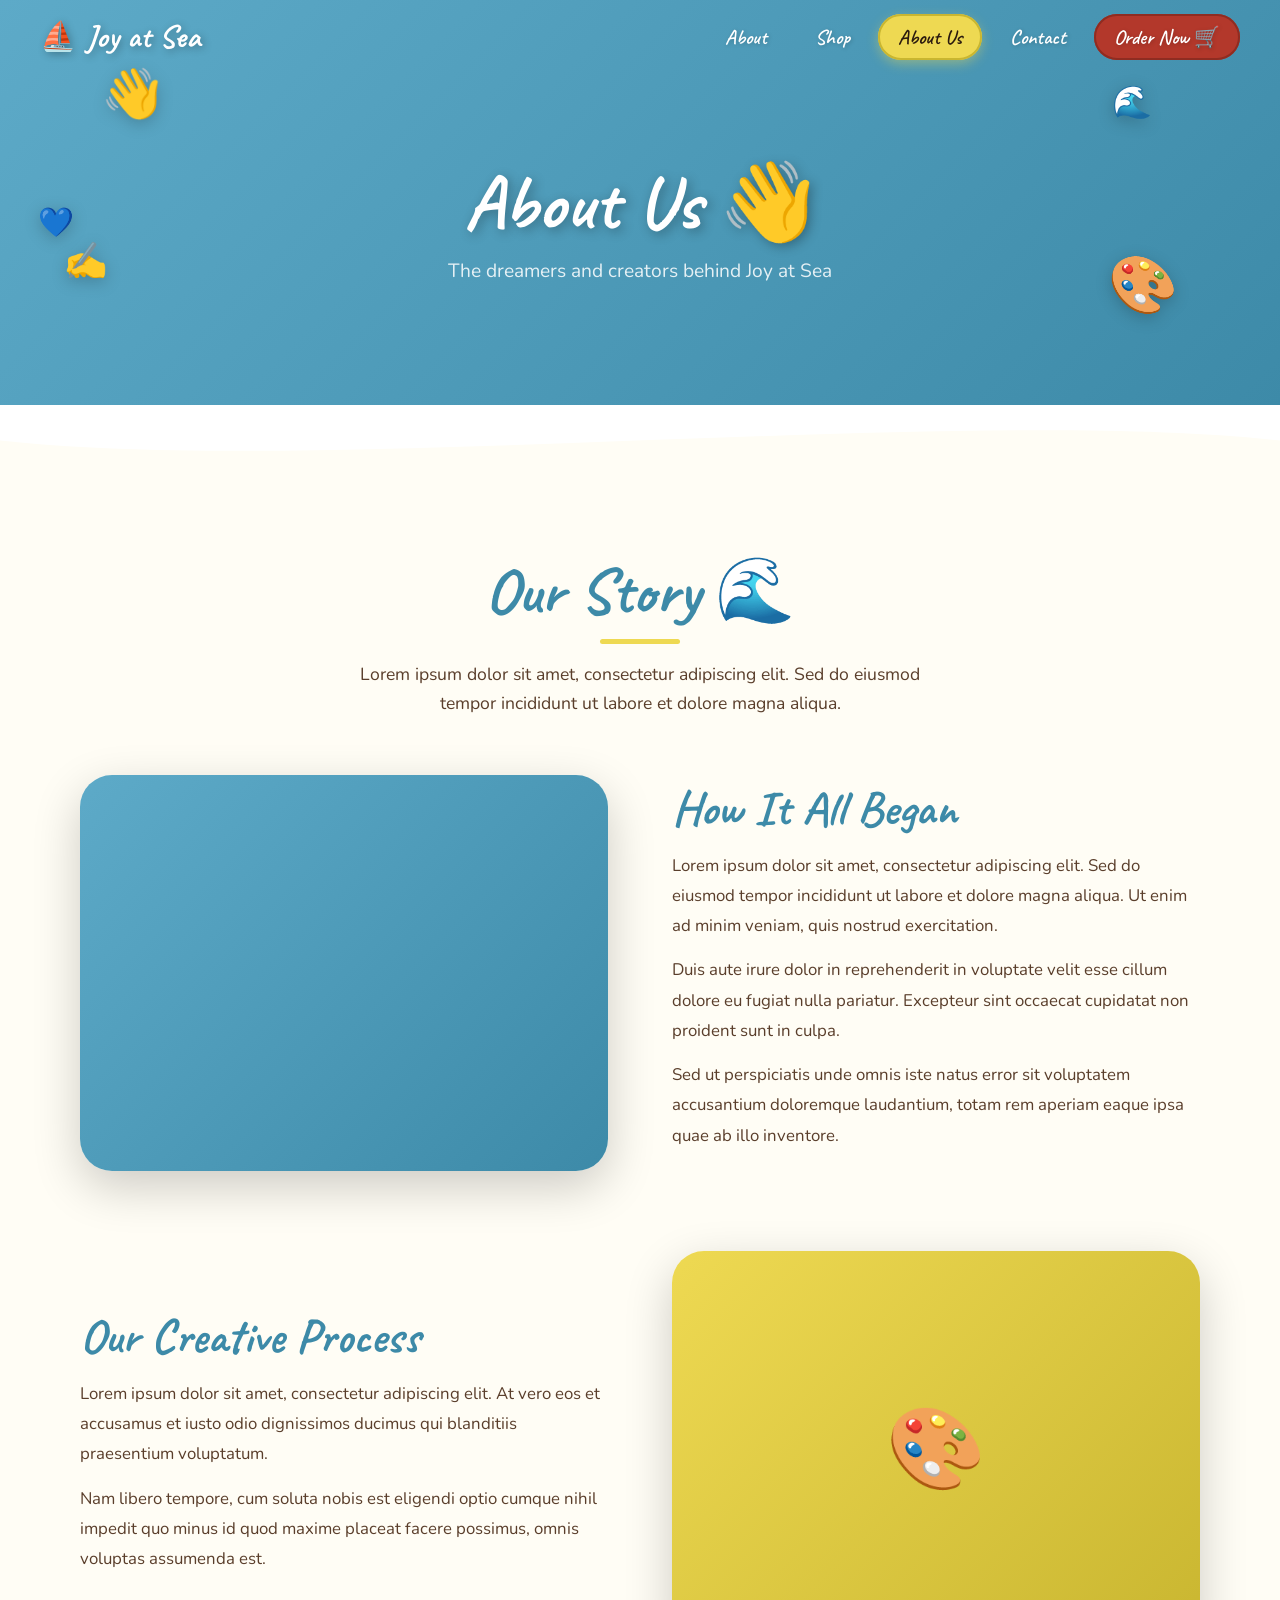
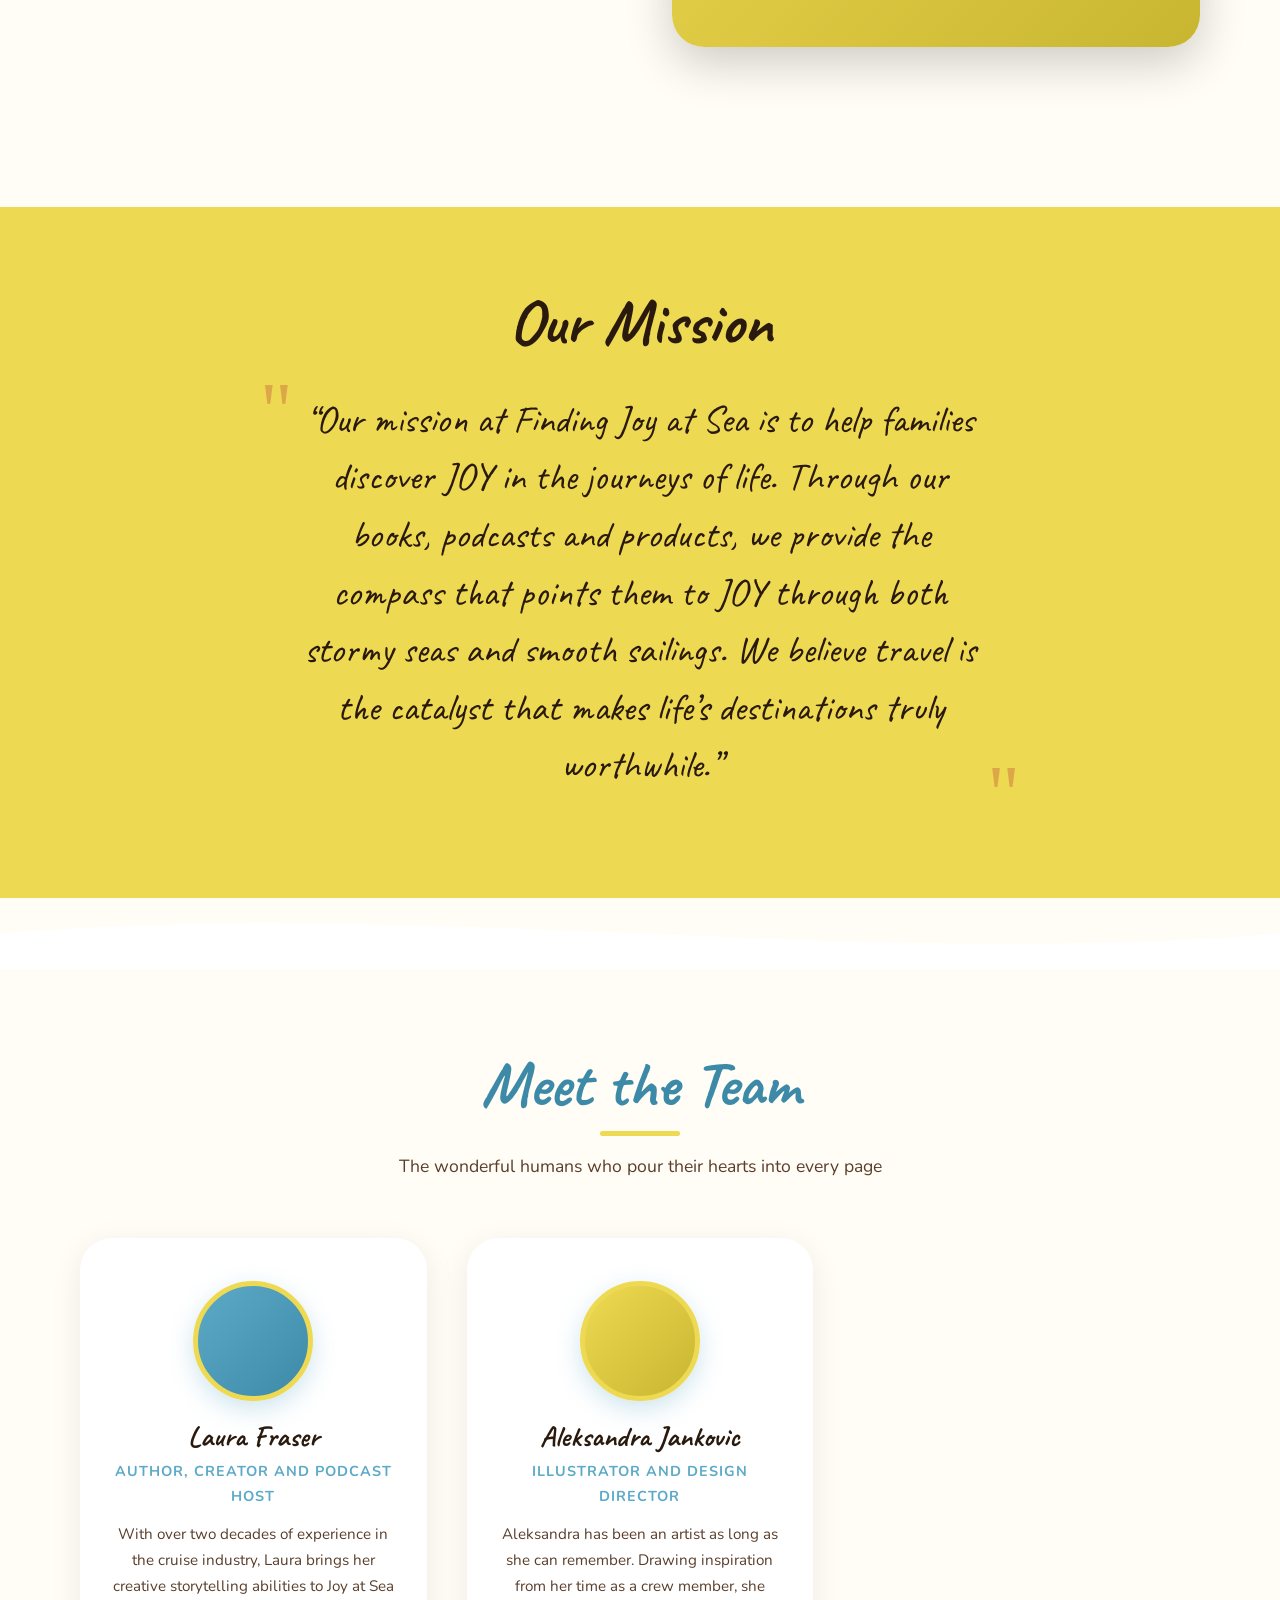
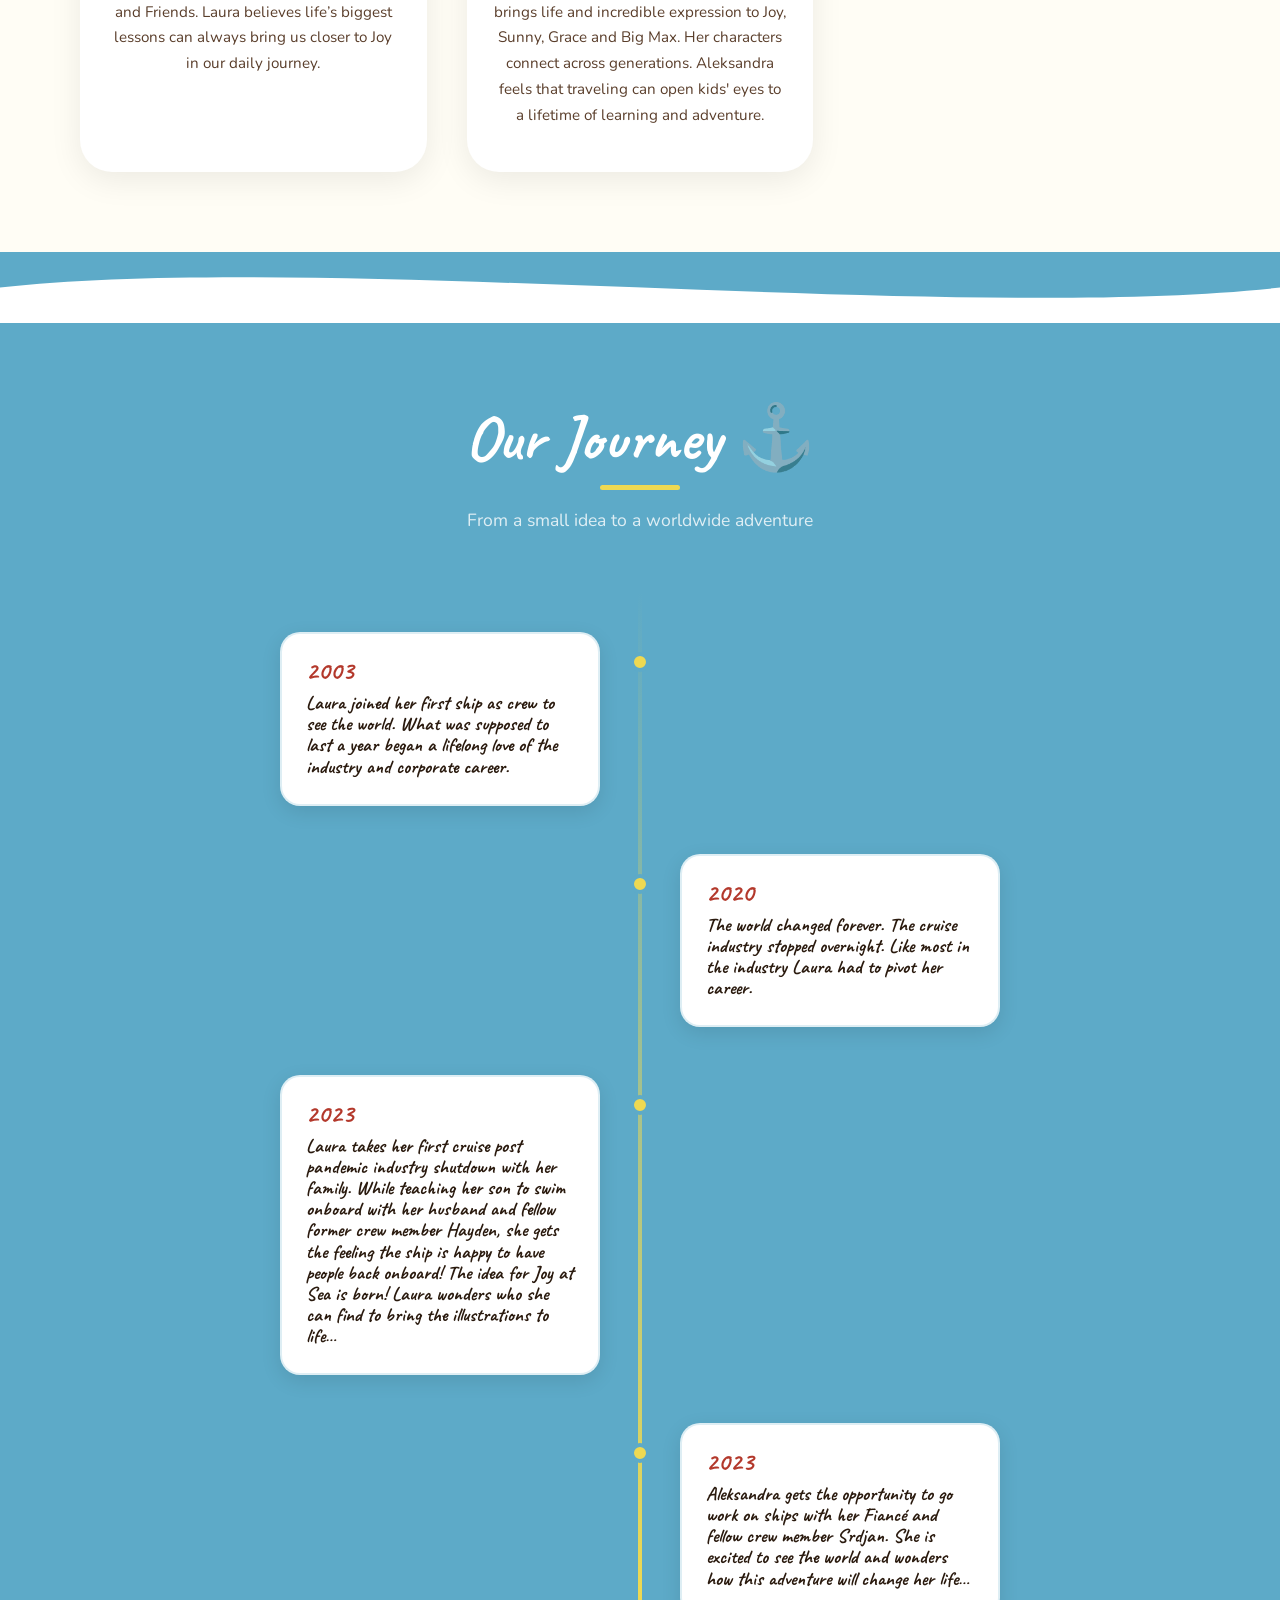
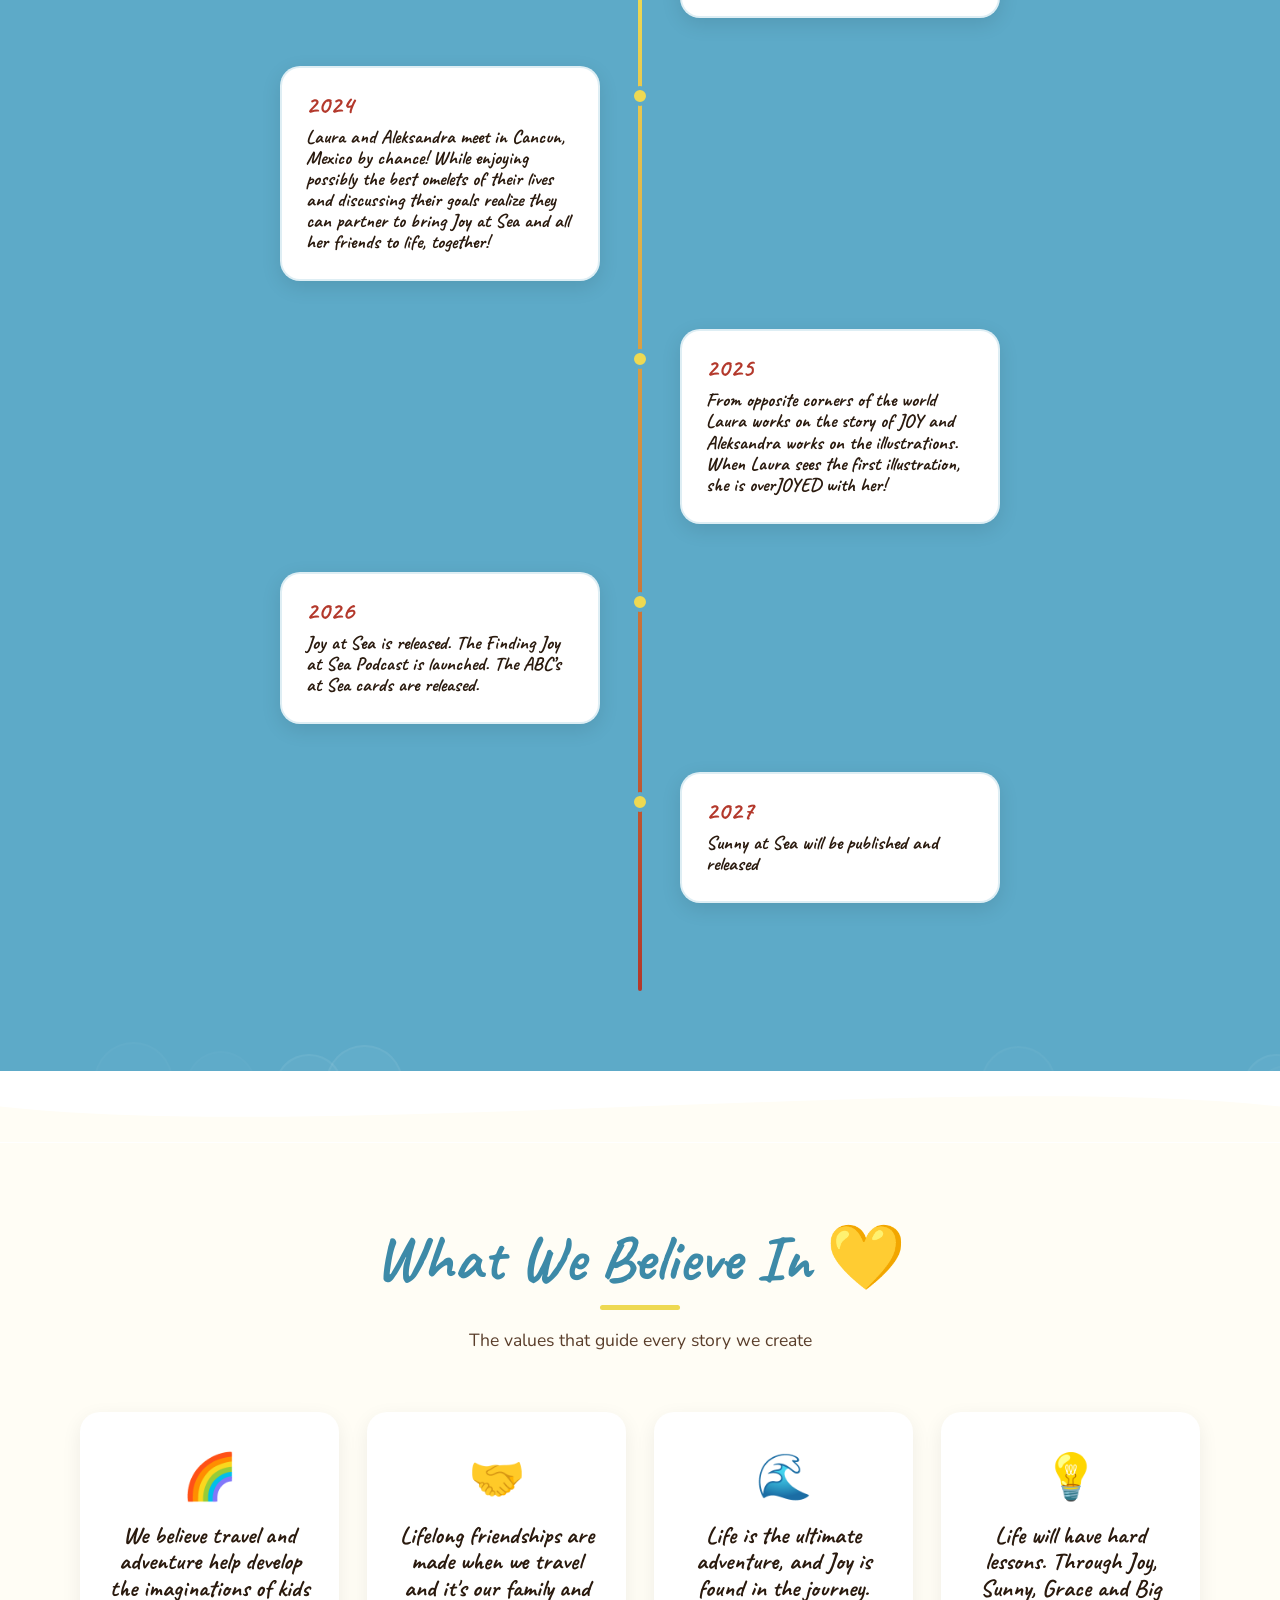
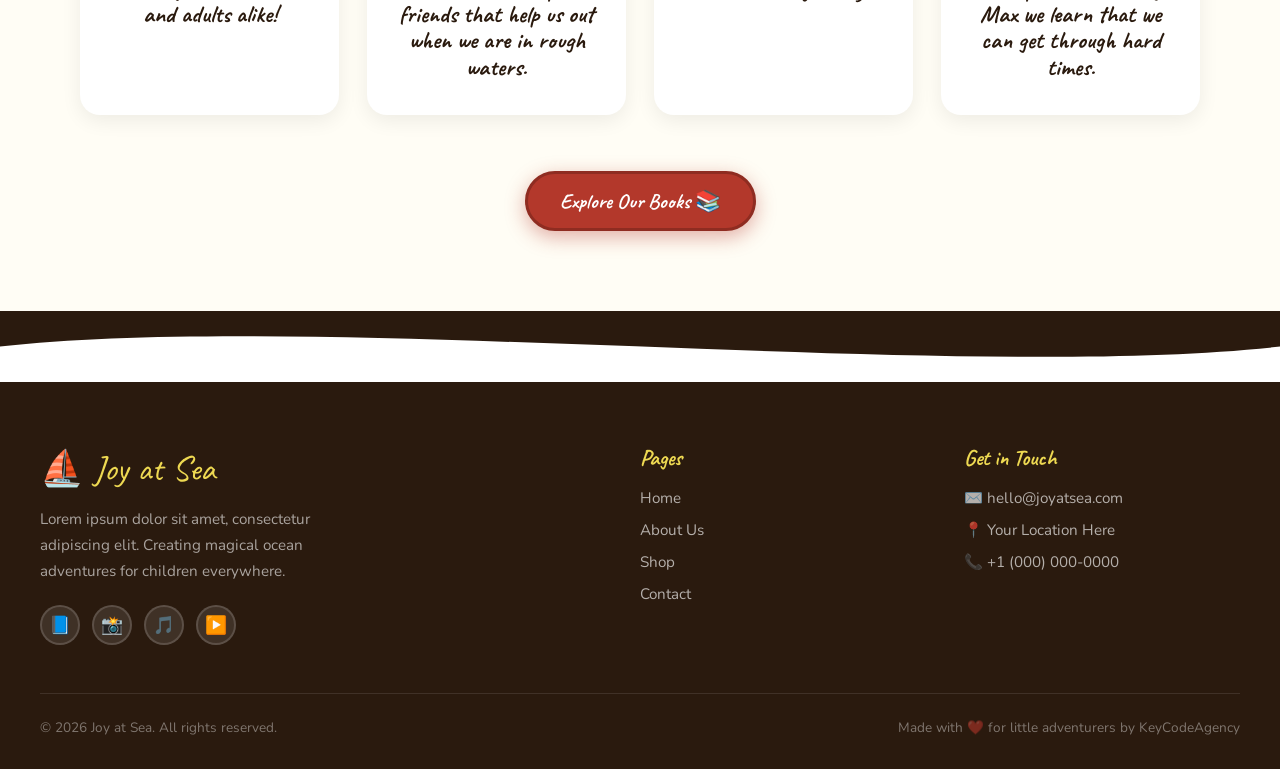
==== about.html @ 55697815 "prvi commit" ====
<!doctype html>
<html lang="en">
	<head>
		<meta charset="UTF-8" />
		<meta name="viewport" content="width=device-width, initial-scale=1.0" />
		<title>About Us – Joy at Sea</title>
		<meta
			name="description"
			content="Meet the team behind Joy at Sea children's books!"
		/>
		<link rel="stylesheet" href="css/style.css" />
		<link
			rel="icon"
			href="data:image/svg+xml,<svg xmlns='http://www.w3.org/2000/svg' viewBox='0 0 100 100'><text y='.9em' font-size='90'>⛵</text></svg>"
		/>
		<style>
			/* About-page extras */
			.story-section {
				position: relative;
			}

			.story-section-bg {
				position: absolute;
				inset: 0;
				background: #fffdf5;
				z-index: 0;
			}

			.story-section .section-inner {
				position: relative;
				z-index: 1;
			}

			.story-grid {
				display: grid;
				grid-template-columns: 1fr 1fr;
				gap: 64px;
				align-items: center;
				margin-bottom: 80px;
			}

			.story-grid.reverse {
				direction: rtl;
			}
			.story-grid.reverse > * {
				direction: ltr;
			}

			.story-img {
				border-radius: var(--radius-lg);
				overflow: hidden;
				aspect-ratio: 4/3;
				background: linear-gradient(
					135deg,
					var(--blue) 0%,
					var(--blue-dark) 100%
				);
				display: flex;
				align-items: center;
				justify-content: center;
				font-size: 5rem;
				box-shadow: var(--shadow-lg);
				transition: transform 0.4s ease;
			}

			.story-img:hover {
				transform: scale(1.02) rotate(1deg);
			}

			.story-text h2 {
				font-size: clamp(2rem, 4vw, 3rem);
				color: var(--blue-dark);
				margin-bottom: 16px;
			}

			.story-text p {
				font-size: 1.05rem;
				line-height: 1.8;
				color: var(--text-mid);
				margin-bottom: 14px;
			}

			.values-grid {
				display: grid;
				grid-template-columns: repeat(auto-fill, minmax(220px, 1fr));
				gap: 28px;
				margin-top: 56px;
			}

			.value-card {
				background: white;
				border-radius: var(--radius);
				padding: 32px 24px;
				text-align: center;
				box-shadow: 0 6px 20px rgba(0, 0, 0, 0.07);
				border: 3px solid transparent;
				transition: all 0.3s cubic-bezier(0.34, 1.56, 0.64, 1);
			}

			.value-card:hover {
				border-color: var(--yellow);
				transform: translateY(-8px);
				box-shadow: 0 16px 40px rgba(0, 0, 0, 0.12);
			}

			.value-icon {
				font-size: 2.8rem;
				display: block;
				margin-bottom: 14px;
			}

			.value-card h3 {
				font-size: 1.4rem;
				color: var(--text-dark);
				margin-bottom: 10px;
			}

			.value-card p {
				font-size: 0.9rem;
				color: var(--text-mid);
				line-height: 1.6;
			}

			.timeline {
				position: relative;
				padding: 40px 0;
				max-width: 800px;
				margin: 0 auto;
			}

			.timeline::before {
				content: "";
				position: absolute;
				left: 50%;
				transform: translateX(-50%);
				top: 0;
				bottom: 0;
				width: 4px;
				background: linear-gradient(
					to bottom,
					var(--blue),
					var(--yellow),
					var(--red)
				);
				border-radius: 4px;
			}

			.timeline-item {
				display: flex;
				justify-content: flex-end;
				padding-right: calc(50% + 40px);
				margin-bottom: 48px;
				position: relative;
			}

			.timeline-item:nth-child(even) {
				justify-content: flex-start;
				padding-right: 0;
				padding-left: calc(50% + 40px);
			}

			.timeline-dot {
				position: absolute;
				left: 50%;
				transform: translateX(-50%);
				width: 20px;
				height: 20px;
				background: var(--yellow);
				border: 4px solid var(--blue);
				border-radius: 50%;
				top: 20px;
				z-index: 1;
			}

			.timeline-card {
				background: white;
				border-radius: var(--radius);
				padding: 20px 24px;
				max-width: 320px;
				box-shadow: 0 6px 20px rgba(0, 0, 0, 0.1);
				border: 2px solid rgba(93, 170, 200, 0.2);
				transition: all 0.3s ease;
			}

			.timeline-card:hover {
				transform: scale(1.03);
				box-shadow: 0 12px 32px rgba(0, 0, 0, 0.15);
			}

			.timeline-year {
				font-family: "Caveat", cursive;
				font-size: 1.6rem;
				color: var(--red);
				font-weight: 700;
				display: block;
				margin-bottom: 6px;
			}

			.timeline-card h3 {
				font-size: 1.2rem;
				color: var(--text-dark);
				margin-bottom: 6px;
			}

			.timeline-card p {
				font-size: 0.9rem;
				color: var(--text-mid);
				line-height: 1.5;
			}

			@media (max-width: 768px) {
				.story-grid {
					grid-template-columns: 1fr;
					gap: 32px;
				}
				.story-grid.reverse {
					direction: ltr;
				}

				.timeline::before {
					left: 20px;
					transform: none;
				}
				.timeline-item {
					padding-right: 0;
					padding-left: 56px;
					justify-content: flex-start;
				}
				.timeline-item:nth-child(even) {
					padding-left: 56px;
				}
				.timeline-dot {
					left: 12px;
					transform: none;
				}
			}
		</style>
	</head>
	<body>
		<!-- ===== NAVIGATION ===== -->
		<nav id="navbar">
			<a href="index.html" class="nav-logo"> <span>⛵</span> Joy at Sea </a>
			<button class="hamburger" aria-label="Menu">
				<span></span><span></span><span></span>
			</button>
			<ul class="nav-links">
				<li><a href="index.html#about">About</a></li>
				<li><a href="shop.html">Shop</a></li>
				<li><a href="about.html" class="active">About Us</a></li>
				<li><a href="index.html#contact">Contact</a></li>
				<li><a href="shop.html" class="btn-nav">Order Now 🛒</a></li>
			</ul>
		</nav>

		<!-- ===== PAGE HEADER ===== -->
		<header class="page-header">
			<div class="page-header-bg"></div>
			<!-- Replace page-header-bg div with your own background image:
         style="background-image:url('images/about-bg.jpg'); background-size:cover;" on the header element -->
			<div class="floating-elements">
				<span class="float-el">👋</span>
				<span class="float-el">🌊</span>
				<span class="float-el">✍️</span>
				<span class="float-el">🎨</span>
				<span class="float-el">💙</span>
			</div>
			<div class="page-header-content">
				<h1>About Us 👋</h1>
				<p>The dreamers and creators behind Joy at Sea</p>
			</div>
		</header>

		<!-- Wave -->
		<div class="wave-divider">
			<svg viewBox="0 0 1440 80" preserveAspectRatio="none" fill="#fffdf5">
				<path d="M0,40 C360,80 1080,0 1440,40 L1440,80 L0,80 Z" />
			</svg>
		</div>

		<!-- ===== OUR STORY ===== -->
		<section class="story-section">
			<div class="story-section-bg"></div>
			<div class="section-inner">
				<h2 class="section-title reveal" style="color: var(--blue-dark)">
					Our Story 🌊
				</h2>
				<p class="section-subtitle reveal">
					Lorem ipsum dolor sit amet, consectetur adipiscing elit. Sed do
					eiusmod tempor incididunt ut labore et dolore magna aliqua.
				</p>

				<div class="story-grid">
					<div class="story-img reveal-left"></div>
					<div class="story-text reveal-right">
						<h2>How It All Began</h2>
						<p>
							Lorem ipsum dolor sit amet, consectetur adipiscing elit. Sed do
							eiusmod tempor incididunt ut labore et dolore magna aliqua. Ut
							enim ad minim veniam, quis nostrud exercitation.
						</p>
						<p>
							Duis aute irure dolor in reprehenderit in voluptate velit esse
							cillum dolore eu fugiat nulla pariatur. Excepteur sint occaecat
							cupidatat non proident sunt in culpa.
						</p>
						<p>
							Sed ut perspiciatis unde omnis iste natus error sit voluptatem
							accusantium doloremque laudantium, totam rem aperiam eaque ipsa
							quae ab illo inventore.
						</p>
					</div>
				</div>

				<div class="story-grid reverse">
					<div
						class="story-img reveal-right"
						style="
							background: linear-gradient(
								135deg,
								var(--yellow),
								var(--yellow-dark)
							);
						"
					>
						🎨
					</div>
					<div class="story-text reveal-left">
						<h2>Our Creative Process</h2>
						<p>
							Lorem ipsum dolor sit amet, consectetur adipiscing elit. At vero
							eos et accusamus et iusto odio dignissimos ducimus qui blanditiis
							praesentium voluptatum.
						</p>
						<p>
							Nam libero tempore, cum soluta nobis est eligendi optio cumque
							nihil impedit quo minus id quod maxime placeat facere possimus,
							omnis voluptas assumenda est.
						</p>
					</div>
				</div>
			</div>
		</section>

		<!-- ===== MISSION ===== -->
		<section class="mission-section">
			<div class="mission-section-bg"></div>
			<div class="section-inner">
				<div class="mission-content">
					<h2 class="section-title reveal" style="color: var(--text-dark)">
						Our Mission
					</h2>
					<p class="big-quote reveal">
						“Our mission at Finding Joy at Sea is to help families discover JOY
						in the journeys of life. Through our books, podcasts and products,
						we provide the compass that points them to JOY through both stormy
						seas and smooth sailings. We believe travel is the catalyst that
						makes life’s destinations truly worthwhile.”
					</p>
				</div>
			</div>
		</section>

		<!-- Wave -->
		<div class="wave-divider">
			<svg viewBox="0 0 1440 80" preserveAspectRatio="none" fill="#fffdf5">
				<path d="M0,40 C480,0 960,80 1440,40 L1440,0 L0,0 Z" />
			</svg>
		</div>

		<!-- ===== TEAM ===== -->
		<section class="story-section">
			<div class="story-section-bg"></div>
			<div class="section-inner">
				<h2 class="section-title reveal" style="color: var(--blue-dark)">
					Meet the Team
				</h2>
				<p class="section-subtitle reveal">
					The wonderful humans who pour their hearts into every page
				</p>

				<div class="team-grid">
					<div class="team-card reveal">
						<div class="team-avatar"></div>
						<h3>Laura Fraser</h3>
						<p class="role">Author, Creator and Podcast Host</p>
						<p>
							With over two decades of experience in the cruise industry, Laura
							brings her creative storytelling abilities to Joy at Sea and
							Friends. Laura believes life’s biggest lessons can always bring us
							closer to Joy in our daily journey.
						</p>
					</div>

					<div class="team-card reveal">
						<div
							class="team-avatar"
							style="
								background: linear-gradient(
									135deg,
									var(--yellow),
									var(--yellow-dark)
								);
							"
						></div>
						<h3>Aleksandra Jankovic</h3>
						<p class="role">Illustrator and Design Director</p>
						<p>
							Aleksandra has been an artist as long as she can remember. Drawing
							inspiration from her time as a crew member, she brings life and
							incredible expression to Joy, Sunny, Grace and Big Max. Her
							characters connect across generations. Aleksandra feels that
							traveling can open kids' eyes to a lifetime of learning and
							adventure.
						</p>
					</div>

					<!-- <div class="team-card reveal">
						<div
							class="team-avatar"
							style="
								background: linear-gradient(
									135deg,
									var(--red),
									var(--red-dark)
								);
							"
						></div>
						<h3>Lorem Ipsum</h3>
						<p class="role">Animation Director</p>
						<p>
							Lorem ipsum dolor sit amet, consectetur adipiscing elit. Duis aute
							irure dolor in reprehenderit in voluptate velit esse cillum.
						</p>
					</div> -->
				</div>
			</div>
		</section>

		<!-- Wave before timeline -->
		<div class="wave-divider">
			<svg viewBox="0 0 1440 80" preserveAspectRatio="none" fill="var(--blue)">
				<path d="M0,40 C360,0 1080,80 1440,40 L1440,0 L0,0 Z" />
			</svg>
		</div>

		<!-- ===== TIMELINE ===== -->
		<section class="testimonials">
			<div class="testimonials-bg"></div>
			<div class="bubbles"></div>
			<div class="section-inner">
				<h2 class="section-title reveal">Our Journey ⚓</h2>
				<p class="section-subtitle reveal">
					From a small idea to a worldwide adventure
				</p>

				<div class="timeline">
					<div class="timeline-item reveal">
						<div class="timeline-dot"></div>
						<div class="timeline-card">
							<span class="timeline-year">2003</span>
							<h3>
								Laura joined her first ship as crew to see the world. What was
								supposed to last a year began a lifelong love of the industry
								and corporate career.
							</h3>
						</div>
					</div>

					<div class="timeline-item reveal">
						<div class="timeline-dot"></div>
						<div class="timeline-card">
							<span class="timeline-year">2020</span>
							<h3>
								The world changed forever. The cruise industry stopped
								overnight. Like most in the industry Laura had to pivot her
								career.
							</h3>
						</div>
					</div>

					<div class="timeline-item reveal">
						<div class="timeline-dot"></div>
						<div class="timeline-card">
							<span class="timeline-year">2023</span>
							<h3>
								Laura takes her first cruise post pandemic industry shutdown
								with her family. While teaching her son to swim onboard with her
								husband and fellow former crew member Hayden, she gets the
								feeling the ship is happy to have people back onboard! The idea
								for Joy at Sea is born! Laura wonders who she can find to bring
								the illustrations to life…
							</h3>
						</div>
					</div>

					<div class="timeline-item reveal">
						<div class="timeline-dot"></div>
						<div class="timeline-card">
							<span class="timeline-year">2023</span>
							<h3>
								Aleksandra gets the opportunity to go work on ships with her
								Fiancé and fellow crew member Srdjan. She is excited to see the
								world and wonders how this adventure will change her life…
							</h3>
						</div>
					</div>

					<div class="timeline-item reveal">
						<div class="timeline-dot"></div>
						<div class="timeline-card">
							<span class="timeline-year">2024</span>
							<h3>
								Laura and Aleksandra meet in Cancun, Mexico by chance! While
								enjoying possibly the best omelets of their lives and discussing
								their goals realize they can partner to bring Joy at Sea and all
								her friends to life, together!
							</h3>
						</div>
					</div>
					<div class="timeline-item reveal">
						<div class="timeline-dot"></div>
						<div class="timeline-card">
							<span class="timeline-year">2025</span>
							<h3>
								From opposite corners of the world Laura works on the story of
								JOY and Aleksandra works on the illustrations. When Laura sees
								the first illustration, she is overJOYED with her!
							</h3>
						</div>
					</div>
					<div class="timeline-item reveal">
						<div class="timeline-dot"></div>
						<div class="timeline-card">
							<span class="timeline-year">2026</span>
							<h3>
								Joy at Sea is released. The Finding Joy at Sea Podcast is
								launched. The ABC’s at Sea cards are released.
							</h3>
						</div>
					</div>
					<div class="timeline-item reveal">
						<div class="timeline-dot"></div>
						<div class="timeline-card">
							<span class="timeline-year">2027</span>
							<h3>Sunny at Sea will be published and released</h3>
						</div>
					</div>
				</div>
			</div>
		</section>

		<!-- Wave before values -->
		<div class="wave-divider">
			<svg viewBox="0 0 1440 80" preserveAspectRatio="none" fill="#fffdf5">
				<path d="M0,40 C360,80 1080,0 1440,40 L1440,80 L0,80 Z" />
			</svg>
		</div>

		<!-- ===== VALUES ===== -->
		<section class="story-section">
			<div class="story-section-bg"></div>
			<div class="section-inner">
				<h2 class="section-title reveal" style="color: var(--blue-dark)">
					What We Believe In 💛
				</h2>
				<p class="section-subtitle reveal">
					The values that guide every story we create
				</p>

				<div class="values-grid">
					<div class="value-card reveal">
						<span class="value-icon">🌈</span>
						<h2>
							We believe travel and adventure help develop the imaginations of
							kids and adults alike!
						</h2>
					</div>
					<div class="value-card reveal">
						<span class="value-icon">🤝</span>
						<h2>
							Lifelong friendships are made when we travel and it's our family
							and friends that help us out when we are in rough waters.
						</h2>
					</div>
					<div class="value-card reveal">
						<span class="value-icon">🌊</span>
						<h2>
							Life is the ultimate adventure, and Joy is found in the journey.
						</h2>
					</div>
					<div class="value-card reveal">
						<span class="value-icon">💡</span>
						<h2>
							Life will have hard lessons. Through Joy, Sunny, Grace and Big Max
							we learn that we can get through hard times.
						</h2>
					</div>
				</div>

				<div style="text-align: center; margin-top: 56px" class="reveal">
					<a href="shop.html" class="btn btn-primary">Explore Our Books 📚</a>
				</div>
			</div>
		</section>

		<!-- Wave before footer -->
		<div class="wave-divider">
			<svg
				viewBox="0 0 1440 80"
				preserveAspectRatio="none"
				fill="var(--text-dark)"
			>
				<path d="M0,40 C360,0 1080,80 1440,40 L1440,0 L0,0 Z" />
			</svg>
		</div>

		<!-- ===== FOOTER ===== -->
		<footer class="footer" id="contact">
			<div class="footer-inner">
				<div class="footer-grid">
					<div class="footer-brand reveal-left">
						<a href="index.html" class="logo">⛵ Joy at Sea</a>
						<p>
							Lorem ipsum dolor sit amet, consectetur adipiscing elit. Creating
							magical ocean adventures for children everywhere.
						</p>
						<div class="social-links">
							<a href="#" class="social-link" aria-label="Facebook">📘</a>
							<a href="#" class="social-link" aria-label="Instagram">📸</a>
							<a href="#" class="social-link" aria-label="TikTok">🎵</a>
							<a href="#" class="social-link" aria-label="YouTube">▶️</a>
						</div>
					</div>

					<div class="footer-col reveal">
						<h4>Pages</h4>
						<ul>
							<li><a href="index.html">Home</a></li>
							<li><a href="about.html">About Us</a></li>
							<li><a href="shop.html">Shop</a></li>
							<li><a href="index.html#contact">Contact</a></li>
						</ul>
					</div>

					<div class="footer-col reveal-right">
						<h4>Get in Touch</h4>
						<ul>
							<li>
								<a href="mailto:hello@joyatsea.com">✉️ hello@joyatsea.com</a>
							</li>
							<li><a href="#">📍 Your Location Here</a></li>
							<li><a href="#">📞 +1 (000) 000-0000</a></li>
						</ul>
					</div>
				</div>

				<div class="footer-bottom">
					<p>© 2026 Joy at Sea. All rights reserved.</p>
					<p>Made with ❤️ for little adventurers by KeyCodeAgency</p>
				</div>
			</div>
		</footer>

		<script src="js/main.js"></script>
	</body>
</html>
---- css/style.css ----
@import url("https://fonts.googleapis.com/css2?family=Caveat:wght@400;500;600;700&family=Nunito:wght@300;400;600;700;800&display=swap");

/* ===== CSS VARIABLES ===== */
:root {
	--red: #b3382b;
	--yellow: #eed952;
	--blue: #5daac8;
	--red-dark: #8f2c21;
	--yellow-dark: #c9b630;
	--blue-dark: #3d8aa8;
	--white: #ffffff;
	--cream: #fffdf5;
	--text-dark: #2a1a0e;
	--text-mid: #5a3e2b;
	--shadow: 0 8px 32px rgba(0, 0, 0, 0.15);
	--shadow-lg: 0 16px 48px rgba(0, 0, 0, 0.2);
	--radius: 20px;
	--radius-lg: 32px;
}

/* ===== RESET & BASE ===== */
*,
*::before,
*::after {
	margin: 0;
	padding: 0;
	box-sizing: border-box;
}

html {
	scroll-behavior: smooth;
	overflow-x: hidden;
}

body {
	font-family: "Nunito", sans-serif;
	color: var(--text-dark);
	overflow-x: hidden;
	cursor:
		url("data:image/svg+xml,%3Csvg xmlns='http://www.w3.org/2000/svg' width='24' height='24' viewBox='0 0 24 24'%3E%3Ctext y='20' font-size='20'%3E⚓%3C/text%3E%3C/svg%3E")
			12 12,
		auto;
}

/* ===== SCROLLBAR ===== */
::-webkit-scrollbar {
	width: 8px;
}
::-webkit-scrollbar-track {
	background: var(--cream);
}
::-webkit-scrollbar-thumb {
	background: var(--blue);
	border-radius: 10px;
}

/* ===== TYPOGRAPHY ===== */
h1,
h2,
h3,
h4 {
	font-family: "Caveat", cursive;
	line-height: 1.1;
}

.handwritten {
	font-family: "Caveat", cursive;
}

/* ===== NAVIGATION ===== */
nav {
	position: fixed;
	top: 0;
	left: 0;
	right: 0;
	z-index: 1000;
	padding: 16px 40px;
	display: flex;
	align-items: center;
	justify-content: space-between;
	transition: all 0.4s ease;
}

nav.scrolled {
	background: rgba(93, 170, 200, 0.95);
	backdrop-filter: blur(12px);
	box-shadow: 0 4px 20px rgba(0, 0, 0, 0.15);
	padding: 12px 40px;
}

.nav-logo {
	font-family: "Caveat", cursive;
	font-size: 2rem;
	font-weight: 700;
	color: var(--white);
	text-decoration: none;
	text-shadow: 2px 2px 8px rgba(0, 0, 0, 0.3);
	display: flex;
	align-items: center;
	gap: 10px;
	transition: transform 0.3s ease;
}

.nav-logo:hover {
	transform: scale(1.05) rotate(-2deg);
}

.nav-logo span {
	font-size: 1.8rem;
	animation: bobbing 2s ease-in-out infinite;
}

@keyframes bobbing {
	0%,
	100% {
		transform: translateY(0) rotate(-5deg);
	}
	50% {
		transform: translateY(-5px) rotate(5deg);
	}
}

.nav-links {
	display: flex;
	list-style: none;
	gap: 8px;
	align-items: center;
}

.nav-links a {
	font-family: "Caveat", cursive;
	font-size: 1.3rem;
	font-weight: 600;
	color: var(--white);
	text-decoration: none;
	padding: 8px 18px;
	border-radius: 50px;
	transition: all 0.3s ease;
	border: 2px solid transparent;
	text-shadow: 1px 1px 4px rgba(0, 0, 0, 0.2);
}

.nav-links a:hover,
.nav-links a.active {
	background: var(--yellow);
	color: var(--text-dark);
	border-color: var(--yellow-dark);
	text-shadow: none;
	transform: translateY(-2px);
	box-shadow: 0 4px 12px rgba(238, 217, 82, 0.4);
}

.nav-links a.btn-nav {
	background: var(--red);
	color: var(--white);
	border-color: var(--red-dark);
}

.nav-links a.btn-nav:hover {
	background: var(--red-dark);
	color: var(--white);
	transform: translateY(-2px) scale(1.05);
}

/* Hamburger */
.hamburger {
	display: none;
	flex-direction: column;
	gap: 5px;
	cursor: pointer;
	padding: 5px;
	background: none;
	border: none;
}

.hamburger span {
	display: block;
	width: 28px;
	height: 3px;
	background: var(--white);
	border-radius: 3px;
	transition: all 0.3s ease;
}

.hamburger.open span:nth-child(1) {
	transform: translateY(8px) rotate(45deg);
}
.hamburger.open span:nth-child(2) {
	opacity: 0;
}
.hamburger.open span:nth-child(3) {
	transform: translateY(-8px) rotate(-45deg);
}

/* ===== WAVES (decorative) ===== */
.wave-divider {
	width: 100%;
	overflow: hidden;
	line-height: 0;
	margin: 0;
}

.wave-divider svg {
	display: block;
	width: 100%;
}

/* ===== HERO SECTION ===== */
.hero {
	min-height: 100vh;
	display: flex;
	align-items: center;
	justify-content: center;
	position: relative;
	overflow: hidden;
	padding: 120px 40px 80px;
	background-size: cover;
	background-position: center;
	background-repeat: no-repeat;
}

.hero-bg-placeholder {
	position: absolute;
	inset: 0;
	background: linear-gradient(
		135deg,
		var(--blue) 0%,
		#3a7fa0 40%,
		var(--blue-dark) 100%
	);
	z-index: 0;
}

/* Floating elements */
.floating-elements {
	position: absolute;
	inset: 0;
	pointer-events: none;
	z-index: 1;
}

.float-el {
	position: absolute;
	font-size: 2.5rem;
	animation: floatAround 6s ease-in-out infinite;
	filter: drop-shadow(0 4px 8px rgba(0, 0, 0, 0.2));
}

.float-el:nth-child(1) {
	top: 15%;
	left: 8%;
	animation-delay: 0s;
	font-size: 3rem;
}
.float-el:nth-child(2) {
	top: 20%;
	right: 10%;
	animation-delay: 1s;
	font-size: 2rem;
}
.float-el:nth-child(3) {
	bottom: 30%;
	left: 5%;
	animation-delay: 2s;
	font-size: 2.2rem;
}
.float-el:nth-child(4) {
	bottom: 20%;
	right: 8%;
	animation-delay: 0.5s;
	font-size: 3.5rem;
}
.float-el:nth-child(5) {
	top: 50%;
	left: 3%;
	animation-delay: 1.5s;
	font-size: 1.8rem;
}
.float-el:nth-child(6) {
	top: 40%;
	right: 4%;
	animation-delay: 2.5s;
	font-size: 2rem;
}

@keyframes floatAround {
	0%,
	100% {
		transform: translateY(0) rotate(-5deg) scale(1);
	}
	33% {
		transform: translateY(-20px) rotate(5deg) scale(1.1);
	}
	66% {
		transform: translateY(10px) rotate(-3deg) scale(0.95);
	}
}

.hero-content {
	position: relative;
	z-index: 2;
	text-align: center;
	max-width: 800px;
}

.hero-badge {
	display: inline-block;
	background: var(--yellow);
	color: var(--text-dark);
	font-family: "Caveat", cursive;
	font-size: 1.2rem;
	font-weight: 700;
	padding: 6px 24px;
	border-radius: 50px;
	margin-bottom: 20px;
	box-shadow: 0 4px 12px rgba(238, 217, 82, 0.4);
	animation: fadeInDown 0.8s ease both;
	transform: rotate(-2deg);
}

.hero h1 {
	font-size: clamp(3.5rem, 8vw, 7rem);
	color: var(--white);
	text-shadow:
		3px 3px 0 rgba(0, 0, 0, 0.2),
		6px 6px 20px rgba(0, 0, 0, 0.3);
	margin-bottom: 16px;
	animation: fadeInUp 0.8s 0.2s ease both;
	line-height: 1;
}

.hero h1 span {
	color: var(--yellow);
	display: block;
}

.hero p {
	font-size: clamp(1.1rem, 2.5vw, 1.4rem);
	color: rgba(255, 255, 255, 0.92);
	max-width: 560px;
	margin: 0 auto 36px;
	line-height: 1.7;
	text-shadow: 1px 1px 6px rgba(0, 0, 0, 0.3);
	animation: fadeInUp 0.8s 0.4s ease both;
}

.hero-buttons {
	display: flex;
	gap: 16px;
	justify-content: center;
	flex-wrap: wrap;
	animation: fadeInUp 0.8s 0.6s ease both;
}

/* ===== BUTTONS ===== */
.btn {
	display: inline-flex;
	align-items: center;
	gap: 8px;
	font-family: "Caveat", cursive;
	font-size: 1.3rem;
	font-weight: 700;
	padding: 14px 32px;
	border-radius: 50px;
	text-decoration: none;
	transition: all 0.3s cubic-bezier(0.34, 1.56, 0.64, 1);
	border: 3px solid transparent;
	cursor: pointer;
	position: relative;
	overflow: hidden;
}

.btn::before {
	content: "";
	position: absolute;
	top: 50%;
	left: 50%;
	width: 0;
	height: 0;
	background: rgba(255, 255, 255, 0.2);
	border-radius: 50%;
	transform: translate(-50%, -50%);
	transition:
		width 0.5s,
		height 0.5s;
}

.btn:hover::before {
	width: 300px;
	height: 300px;
}

.btn-primary {
	background: var(--red);
	color: var(--white);
	border-color: var(--red-dark);
	box-shadow: 0 6px 20px rgba(179, 56, 43, 0.4);
}

.btn-primary:hover {
	transform: translateY(-4px) scale(1.05);
	box-shadow: 0 12px 30px rgba(179, 56, 43, 0.5);
}

.btn-secondary {
	background: var(--yellow);
	color: var(--text-dark);
	border-color: var(--yellow-dark);
	box-shadow: 0 6px 20px rgba(238, 217, 82, 0.4);
}

.btn-secondary:hover {
	transform: translateY(-4px) scale(1.05);
	box-shadow: 0 12px 30px rgba(238, 217, 82, 0.5);
}

.btn-outline {
	background: transparent;
	color: var(--white);
	border-color: var(--white);
}

.btn-outline:hover {
	background: var(--white);
	color: var(--blue);
	transform: translateY(-4px) scale(1.05);
}

/* ===== SECTION BASE ===== */
section {
	position: relative;
	overflow: hidden;
}

.section-inner {
	max-width: 1200px;
	margin: 0 auto;
	padding: 80px 40px;
}

.section-title {
	font-family: "Caveat", cursive;
	font-size: clamp(2.5rem, 5vw, 4rem);
	text-align: center;
	margin-bottom: 16px;
	position: relative;
}

.section-title::after {
	content: "";
	display: block;
	width: 80px;
	height: 5px;
	background: var(--yellow);
	border-radius: 10px;
	margin: 12px auto 0;
}

.section-subtitle {
	text-align: center;
	font-size: 1.1rem;
	color: var(--text-mid);
	max-width: 600px;
	margin: 0 auto 56px;
	line-height: 1.7;
}

/* ===== ABOUT BOOK SECTION ===== */
.about-book {
	background-size: cover;
	background-position: center;
}

.about-book-bg-placeholder {
	position: absolute;
	inset: 0;
	background: var(--cream);
	z-index: 0;
}

.about-book .section-inner {
	position: relative;
	z-index: 1;
}

.about-grid {
	display: grid;
	grid-template-columns: 1fr 1fr;
	gap: 64px;
	align-items: center;
}

.book-mockup {
	position: relative;
	display: flex;
	justify-content: center;
}

.book-cover {
	width: 280px;
	height: 380px;
	background: linear-gradient(135deg, var(--blue), var(--blue-dark));
	border-radius: 8px 24px 24px 8px;
	box-shadow:
		-8px 0 0 var(--blue-dark),
		-12px 4px 20px rgba(0, 0, 0, 0.3),
		0 20px 60px rgba(0, 0, 0, 0.25);
	display: flex;
	align-items: center;
	justify-content: center;
	flex-direction: column;
	gap: 12px;
	position: relative;
	animation: bookFloat 4s ease-in-out infinite;
	transition: transform 0.4s ease;
	overflow: hidden;
}

.book-cover:hover {
	transform: perspective(500px) rotateY(-15deg) scale(1.05);
}

@keyframes bookFloat {
	0%,
	100% {
		transform: translateY(0);
	}
	50% {
		transform: translateY(-12px);
	}
}

.book-cover-img {
	width: 100%;
	height: 100%;
	object-fit: cover;
	border-radius: 6px 22px 22px 6px;
}

.book-cover-placeholder {
	text-align: center;
	padding: 13px;
	color: white;
}

.book-cover-placeholder .emoji {
	font-size: 4rem;
	margin-bottom: 10px;
}
.book-cover-placeholder p {
	font-family: "Caveat", cursive;
	font-size: 1.8rem;
	font-weight: 700;
	text-shadow: 2px 2px 6px rgba(0, 0, 0, 0.3);
}

.book-stars {
	position: absolute;
	inset: 0;
	pointer-events: none;
}

.star {
	position: absolute;
	width: 6px;
	height: 6px;
	background: var(--yellow);
	border-radius: 50%;
	animation: twinkle 2s ease-in-out infinite;
}

.star:nth-child(1) {
	top: 15%;
	left: 20%;
	animation-delay: 0s;
}
.star:nth-child(2) {
	top: 30%;
	right: 15%;
	animation-delay: 0.5s;
}
.star:nth-child(3) {
	top: 60%;
	left: 10%;
	animation-delay: 1s;
}
.star:nth-child(4) {
	bottom: 20%;
	right: 20%;
	animation-delay: 1.5s;
}
.star:nth-child(5) {
	top: 70%;
	left: 60%;
	animation-delay: 0.8s;
}

@keyframes twinkle {
	0%,
	100% {
		opacity: 1;
		transform: scale(1);
	}
	50% {
		opacity: 0.3;
		transform: scale(0.5);
	}
}

.about-text h2 {
	font-size: clamp(2rem, 4vw, 3rem);
	color: var(--blue-dark);
	margin-bottom: 20px;
}

.about-text p {
	font-size: 1.05rem;
	line-height: 1.8;
	color: var(--text-mid);
	margin-bottom: 16px;
}

.features-list {
	list-style: none;
	margin: 24px 0;
	display: flex;
	flex-direction: column;
	gap: 12px;
}

.features-list li {
	display: flex;
	align-items: center;
	gap: 12px;
	font-size: 1.05rem;
	color: var(--text-dark);
	font-weight: 600;
}

.features-list li span.icon {
	width: 36px;
	height: 36px;
	background: var(--yellow);
	border-radius: 50%;
	display: flex;
	align-items: center;
	justify-content: center;
	font-size: 1.1rem;
	flex-shrink: 0;
	box-shadow: 0 4px 10px rgba(238, 217, 82, 0.4);
}

/* ===== STATS STRIP ===== */
.stats-strip {
	padding: 48px 40px;
	position: relative;
	overflow: hidden;
}

.stats-strip-bg {
	position: absolute;
	inset: 0;
	background: var(--red);
	z-index: 0;
}

.stats-inner {
	max-width: 1200px;
	margin: 0 auto;
	display: grid;
	grid-template-columns: repeat(4, 1fr);
	gap: 32px;
	position: relative;
	z-index: 1;
}

.stat-item {
	text-align: center;
	color: var(--white);
	padding: 16px;
}

.stat-number {
	font-family: "Caveat", cursive;
	font-size: 3.5rem;
	font-weight: 700;
	color: var(--yellow);
	display: block;
	line-height: 1;
	text-shadow: 2px 2px 8px rgba(0, 0, 0, 0.2);
}

.stat-label {
	font-size: 0.95rem;
	opacity: 0.9;
	font-weight: 600;
	margin-top: 4px;
	display: block;
}

/* ===== PRODUCT CARDS ===== */
.shop-grid {
	display: grid;
	grid-template-columns: repeat(auto-fill, minmax(220px, 1fr));
	gap: 32px;
}

.product-card {
	border-radius: var(--radius-lg);
	overflow: hidden;
	transition: all 0.4s cubic-bezier(0.34, 1.56, 0.64, 1);
	position: relative;
	background: var(--white);
	box-shadow: 0 8px 24px rgba(0, 0, 0, 0.1);
	border: 3px solid transparent;
	cursor: pointer;
}

.product-card:hover {
	transform: translateY(-12px) rotate(1deg);
	box-shadow: 0 20px 48px rgba(0, 0, 0, 0.18);
	border-color: var(--yellow);
}

.product-card:nth-child(even):hover {
	rotate: -1deg;
}

.product-img {
	width: 100%;
	aspect-ratio: 3/4;
	object-fit: cover;
	display: block;
	background: linear-gradient(135deg, var(--blue) 0%, var(--blue-dark) 100%);
}

.product-img-placeholder {
	width: 100%;
	aspect-ratio: 3/4;
	background: linear-gradient(135deg, var(--blue) 0%, #2a6e8a 100%);
	display: flex;
	flex-direction: column;
	align-items: center;
	justify-content: center;
	gap: 10px;
	color: white;
}

.product-img-placeholder .p-emoji {
	font-size: 3.5rem;
}
.product-img-placeholder .p-text {
	font-family: "Caveat", cursive;
	font-size: 1.2rem;
	text-align: center;
	padding: 0 12px;
}

.product-badge {
	position: absolute;
	top: 16px;
	right: 16px;
	background: var(--yellow);
	color: var(--text-dark);
	font-family: "Caveat", cursive;
	font-size: 1rem;
	font-weight: 700;
	padding: 4px 12px;
	border-radius: 50px;
	transform: rotate(3deg);
	box-shadow: 0 4px 10px rgba(0, 0, 0, 0.15);
}

.product-info {
	padding: 20px;
}

.product-info h3 {
	font-family: "Caveat", cursive;
	font-size: 1.5rem;
	color: var(--text-dark);
	margin-bottom: 6px;
}

.product-info p {
	font-size: 0.9rem;
	color: var(--text-mid);
	line-height: 1.5;
	margin-bottom: 16px;
}

.product-footer {
	display: flex;
	align-items: center;
	justify-content: space-between;
	gap: 8px;
}

.product-price {
	font-family: "Caveat", cursive;
	font-size: 1.6rem;
	font-weight: 700;
	color: var(--red);
}

.btn-amazon {
	display: inline-flex;
	align-items: center;
	gap: 6px;
	background: var(--yellow);
	color: var(--text-dark);
	font-family: "Caveat", cursive;
	font-size: 1rem;
	font-weight: 700;
	padding: 8px 16px;
	border-radius: 50px;
	text-decoration: none;
	transition: all 0.3s ease;
	border: 2px solid var(--yellow-dark);
}

.btn-amazon:hover {
	background: var(--red);
	color: var(--white);
	border-color: var(--red-dark);
	transform: scale(1.05);
}

/* ===== TESTIMONIALS ===== */
.testimonials {
	position: relative;
}

.testimonials-bg {
	position: absolute;
	inset: 0;
	background: var(--blue);
	z-index: 0;
}

.testimonials .section-inner {
	position: relative;
	z-index: 1;
}

.testimonials .section-title,
.testimonials .section-subtitle {
	color: var(--white);
}

.testimonials .section-subtitle {
	color: rgba(255, 255, 255, 0.8);
}

.testimonials .section-title::after {
	background: var(--yellow);
}

.testimonials-grid {
	display: grid;
	grid-template-columns: repeat(auto-fill, minmax(300px, 1fr));
	gap: 24px;
}

.testimonial-card {
	background: rgba(255, 255, 255, 0.12);
	backdrop-filter: blur(10px);
	border: 2px solid rgba(255, 255, 255, 0.25);
	border-radius: var(--radius-lg);
	padding: 28px;
	transition: all 0.3s ease;
}

.testimonial-card:hover {
	background: rgba(255, 255, 255, 0.2);
	transform: translateY(-6px);
}

.testimonial-stars {
	color: var(--yellow);
	font-size: 1.2rem;
	margin-bottom: 12px;
	letter-spacing: 3px;
}

.testimonial-text {
	font-size: 1rem;
	color: rgba(255, 255, 255, 0.95);
	line-height: 1.7;
	font-style: italic;
	margin-bottom: 16px;
}

.testimonial-author {
	display: flex;
	align-items: center;
	gap: 12px;
}

.author-avatar {
	width: 44px;
	height: 44px;
	border-radius: 50%;
	background: var(--yellow);
	display: flex;
	align-items: center;
	justify-content: center;
	font-size: 1.3rem;
	border: 3px solid rgba(255, 255, 255, 0.4);
}

.author-info strong {
	display: block;
	color: var(--white);
	font-size: 0.95rem;
	font-family: "Caveat", cursive;
	font-size: 1.1rem;
}

.author-info span {
	color: rgba(255, 255, 255, 0.65);
	font-size: 0.8rem;
}

/* ===== ABOUT PAGE ===== */
.team-grid {
	display: grid;
	grid-template-columns: repeat(auto-fill, minmax(280px, 1fr));
	gap: 40px;
	margin-top: 56px;
}

.team-card {
	text-align: center;
	padding: 40px 24px;
	border-radius: var(--radius-lg);
	background: white;
	box-shadow: 0 8px 32px rgba(0, 0, 0, 0.08);
	border: 3px solid transparent;
	transition: all 0.4s cubic-bezier(0.34, 1.56, 0.64, 1);
}

.team-card:hover {
	border-color: var(--blue);
	transform: translateY(-8px);
	box-shadow: 0 20px 48px rgba(93, 170, 200, 0.2);
}

.team-avatar {
	width: 120px;
	height: 120px;
	border-radius: 50%;
	margin: 0 auto 20px;
	background: linear-gradient(135deg, var(--blue), var(--blue-dark));
	display: flex;
	align-items: center;
	justify-content: center;
	font-size: 3rem;
	border: 5px solid var(--yellow);
	box-shadow: 0 8px 24px rgba(93, 170, 200, 0.3);
	overflow: hidden;
	transition: transform 0.4s ease;
}

.team-card:hover .team-avatar {
	transform: scale(1.1) rotate(5deg);
}

.team-card h3 {
	font-size: 1.8rem;
	color: var(--text-dark);
	margin-bottom: 6px;
}

.team-card .role {
	color: var(--blue);
	font-weight: 700;
	font-size: 0.9rem;
	text-transform: uppercase;
	letter-spacing: 1px;
	margin-bottom: 14px;
}

.team-card p {
	color: var(--text-mid);
	line-height: 1.7;
	font-size: 0.95rem;
}

.mission-section {
	position: relative;
}

.mission-section-bg {
	position: absolute;
	inset: 0;
	background: var(--yellow);
	z-index: 0;
}

.mission-section .section-inner {
	position: relative;
	z-index: 1;
}

.mission-content {
	max-width: 760px;
	margin: 0 auto;
	text-align: center;
}

.mission-content .big-quote {
	font-family: "Caveat", cursive;
	font-size: clamp(1.6rem, 3.5vw, 2.4rem);
	color: var(--text-dark);
	line-height: 1.5;
	margin-bottom: 24px;
	position: relative;
	padding: 0 40px;
}

.mission-content .big-quote::before,
.mission-content .big-quote::after {
	content: '"';
	font-size: 5rem;
	color: var(--red);
	opacity: 0.3;
	position: absolute;
	font-family: Georgia, serif;
	line-height: 1;
}

.mission-content .big-quote::before {
	top: -20px;
	left: 0;
}
.mission-content .big-quote::after {
	bottom: -40px;
	right: 0;
}

/* ===== CONTACT / FOOTER ===== */
.footer {
	position: relative;
	padding: 64px 40px 32px;
	background: var(--text-dark);
}

.footer-inner {
	max-width: 1200px;
	margin: 0 auto;
}

.footer-grid {
	display: grid;
	grid-template-columns: 2fr 1fr 1fr;
	gap: 48px;
	margin-bottom: 48px;
}

.footer-brand .logo {
	font-family: "Caveat", cursive;
	font-size: 2.2rem;
	color: var(--yellow);
	display: flex;
	align-items: center;
	gap: 10px;
	margin-bottom: 16px;
	text-decoration: none;
}

.footer-brand p {
	color: rgba(255, 255, 255, 0.6);
	line-height: 1.7;
	font-size: 0.95rem;
	max-width: 280px;
}

.footer-col h4 {
	font-family: "Caveat", cursive;
	font-size: 1.4rem;
	color: var(--yellow);
	margin-bottom: 16px;
}

.footer-col ul {
	list-style: none;
	display: flex;
	flex-direction: column;
	gap: 10px;
}

.footer-col ul a {
	color: rgba(255, 255, 255, 0.65);
	text-decoration: none;
	font-size: 0.95rem;
	transition: color 0.3s ease;
}

.footer-col ul a:hover {
	color: var(--yellow);
}

.social-links {
	display: flex;
	gap: 12px;
	margin-top: 20px;
}

.social-link {
	width: 40px;
	height: 40px;
	border-radius: 50%;
	background: rgba(255, 255, 255, 0.1);
	display: flex;
	align-items: center;
	justify-content: center;
	text-decoration: none;
	font-size: 1.1rem;
	transition: all 0.3s ease;
	border: 2px solid rgba(255, 255, 255, 0.15);
}

.social-link:hover {
	background: var(--yellow);
	transform: translateY(-3px);
	border-color: var(--yellow-dark);
}

.footer-bottom {
	border-top: 1px solid rgba(255, 255, 255, 0.1);
	padding-top: 24px;
	display: flex;
	justify-content: space-between;
	align-items: center;
	flex-wrap: wrap;
	gap: 12px;
}

.footer-bottom p {
	color: rgba(255, 255, 255, 0.4);
	font-size: 0.85rem;
}

/* ===== PAGE HEADER ===== */
.page-header {
	min-height: 45vh;
	display: flex;
	align-items: center;
	justify-content: center;
	text-align: center;
	padding: 120px 40px 80px;
	position: relative;
	overflow: hidden;
	background-size: cover;
	background-position: center;
}

.page-header-bg {
	position: absolute;
	inset: 0;
	background: linear-gradient(135deg, var(--blue) 0%, var(--blue-dark) 100%);
	z-index: 0;
}

.page-header-content {
	position: relative;
	z-index: 2;
}

.page-header h1 {
	font-size: clamp(3rem, 6vw, 5.5rem);
	color: var(--white);
	text-shadow: 3px 3px 12px rgba(0, 0, 0, 0.3);
	margin-bottom: 12px;
}

.page-header p {
	font-size: 1.2rem;
	color: rgba(255, 255, 255, 0.85);
	max-width: 500px;
	margin: 0 auto;
}

/* ===== SCROLL REVEAL ===== */
.reveal {
	opacity: 0;
	transform: translateY(40px);
	transition:
		opacity 0.7s ease,
		transform 0.7s ease;
}

.reveal.visible {
	opacity: 1;
	transform: translateY(0);
}

.reveal-left {
	opacity: 0;
	transform: translateX(-40px);
	transition:
		opacity 0.7s ease,
		transform 0.7s ease;
}

.reveal-left.visible {
	opacity: 1;
	transform: translateX(0);
}

.reveal-right {
	opacity: 0;
	transform: translateX(40px);
	transition:
		opacity 0.7s ease,
		transform 0.7s ease;
}

.reveal-right.visible {
	opacity: 1;
	transform: translateX(0);
}

/* ===== ANIMATIONS ===== */
@keyframes fadeInDown {
	from {
		opacity: 0;
		transform: translateY(-20px);
	}
	to {
		opacity: 1;
		transform: translateY(0);
	}
}

@keyframes fadeInUp {
	from {
		opacity: 0;
		transform: translateY(20px);
	}
	to {
		opacity: 1;
		transform: translateY(0);
	}
}

/* Bubbles animation */
.bubbles {
	position: absolute;
	inset: 0;
	pointer-events: none;
	overflow: hidden;
	z-index: 1;
}

.bubble {
	position: absolute;
	bottom: -50px;
	border-radius: 50%;
	background: rgba(255, 255, 255, 0.08);
	border: 2px solid rgba(255, 255, 255, 0.12);
	animation: bubbleRise linear infinite;
}

@keyframes bubbleRise {
	to {
		transform: translateY(-110vh);
		opacity: 0;
	}
}

/* ===== RESPONSIVE ===== */
@media (max-width: 1024px) {
	.about-grid {
		grid-template-columns: 1fr;
		gap: 40px;
		text-align: center;
	}
	.about-grid .book-mockup {
		order: -1;
	}
	.features-list {
		align-items: center;
	}
	.stats-inner {
		grid-template-columns: repeat(2, 1fr);
	}
	.footer-grid {
		grid-template-columns: 1fr 1fr;
	}
	.footer-brand {
		grid-column: 1 / -1;
	}
}

@media (max-width: 768px) {
	nav {
		padding: 14px 20px;
	}
	nav.scrolled {
		padding: 10px 20px;
	}
	.nav-links {
		display: none;
		position: fixed;
		top: 0;
		left: 0;
		right: 0;
		bottom: 0;
		background: rgba(61, 138, 168, 0.97);
		backdrop-filter: blur(20px);
		flex-direction: column;
		align-items: center;
		justify-content: center;
		gap: 20px;
		z-index: 999;
	}
	.nav-links.open {
		display: flex;
	}
	.nav-links a {
		font-size: 2rem;
	}
	.hamburger {
		display: flex;
		z-index: 1001;
	}

	.hero {
		padding: 100px 24px 60px;
	}
	.section-inner {
		padding: 60px 24px;
	}
	.stats-inner {
		grid-template-columns: repeat(2, 1fr);
		gap: 16px;
	}
	.shop-grid {
		grid-template-columns: repeat(2, 1fr);
		gap: 20px;
	}
	.footer-grid {
		grid-template-columns: 1fr;
		gap: 32px;
	}
	.footer-bottom {
		flex-direction: column;
		text-align: center;
	}

	.page-header {
		padding: 100px 24px 60px;
	}
}

@media (max-width: 480px) {
	.shop-grid {
		grid-template-columns: 1fr;
		max-width: 320px;
		margin: 0 auto;
	}
	.stats-inner {
		grid-template-columns: 1fr 1fr;
	}
	.hero-buttons {
		flex-direction: column;
		align-items: center;
	}
	.btn {
		width: 100%;
		justify-content: center;
		max-width: 300px;
	}
	.testimonials-grid {
		grid-template-columns: 1fr;
	}
}
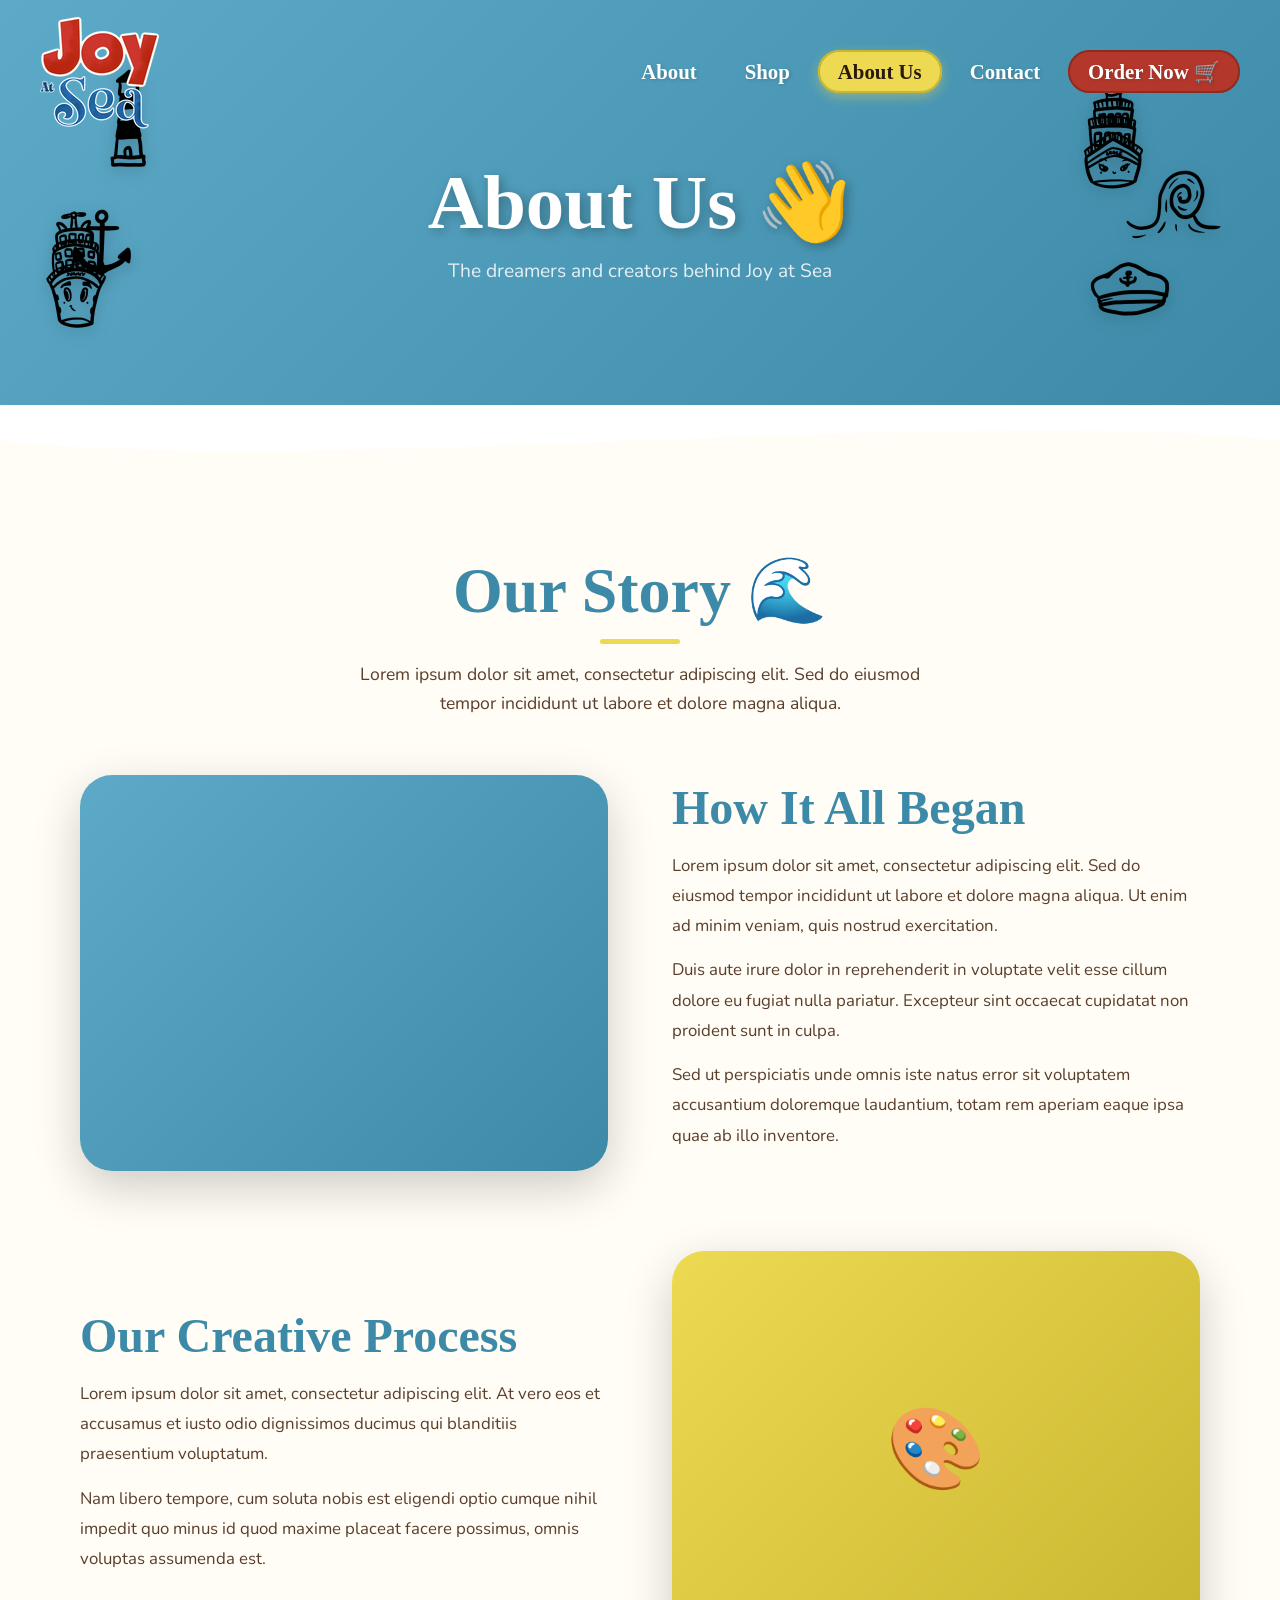
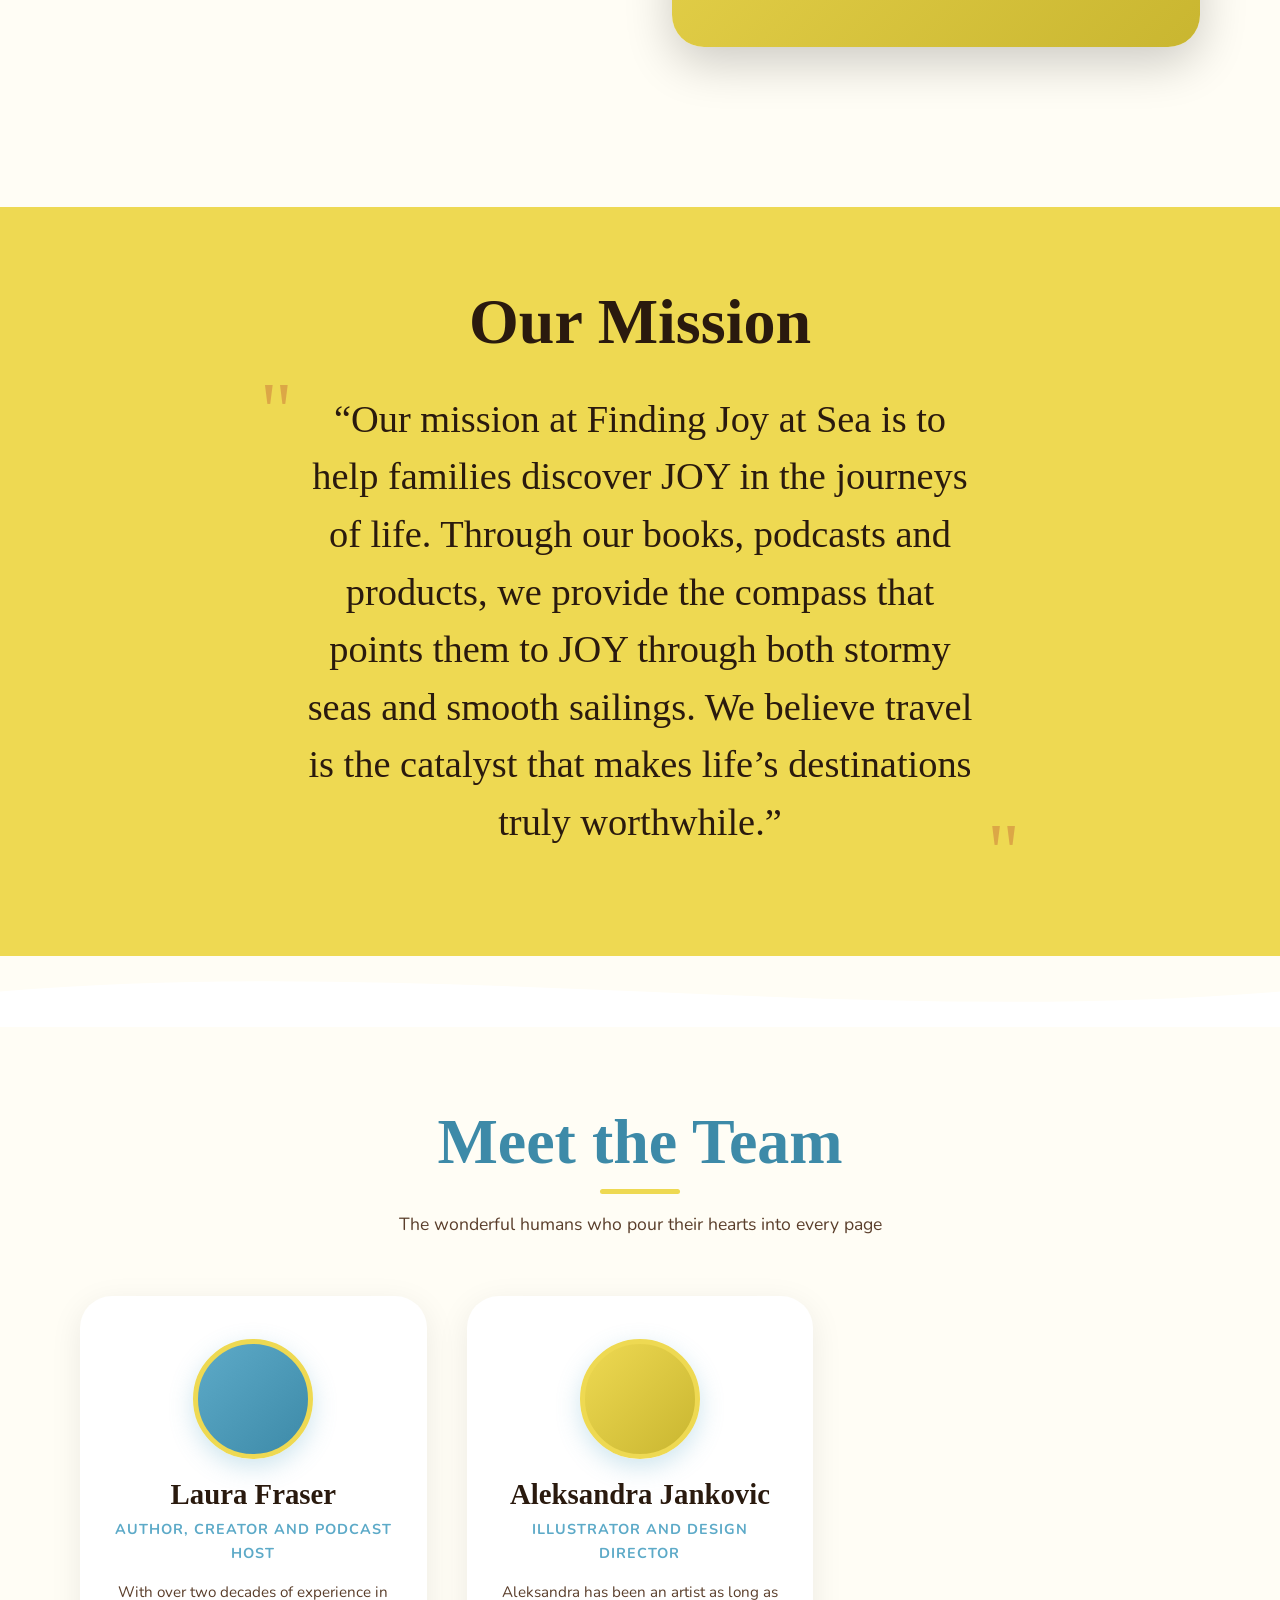
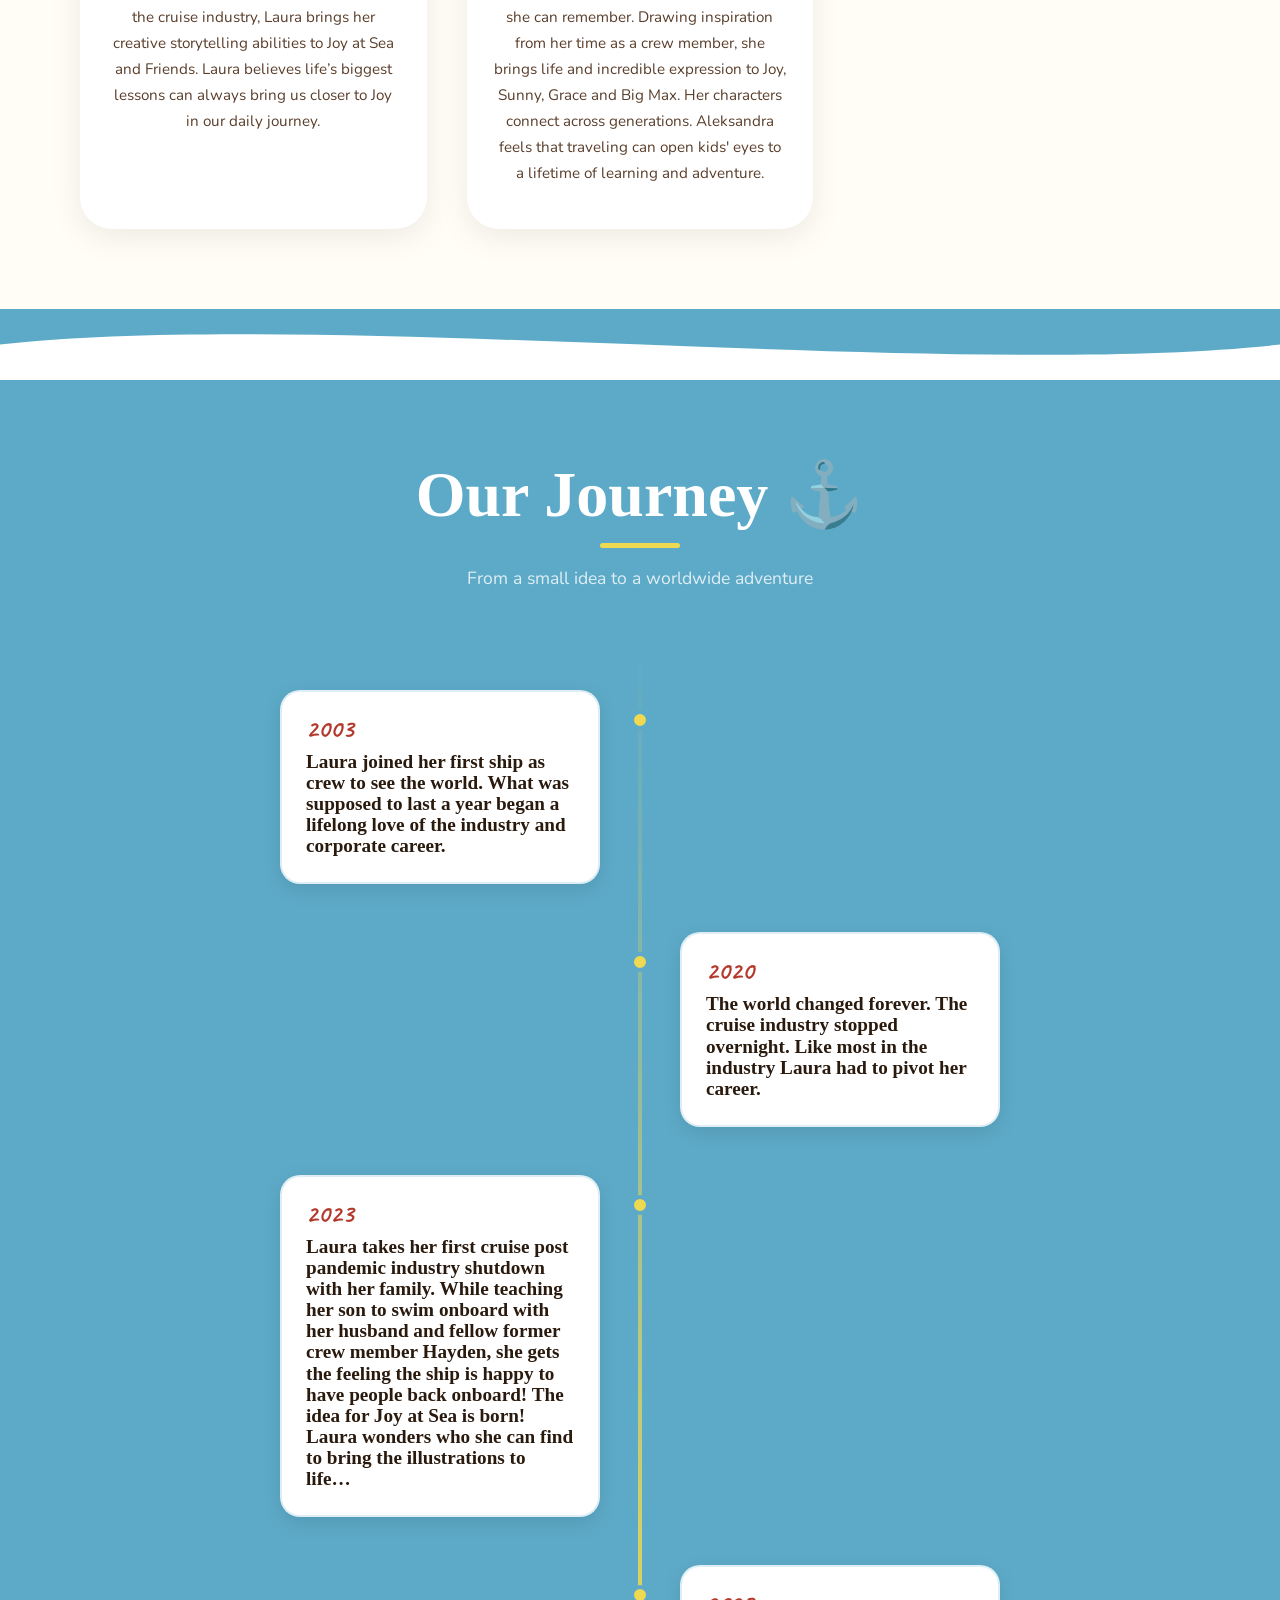
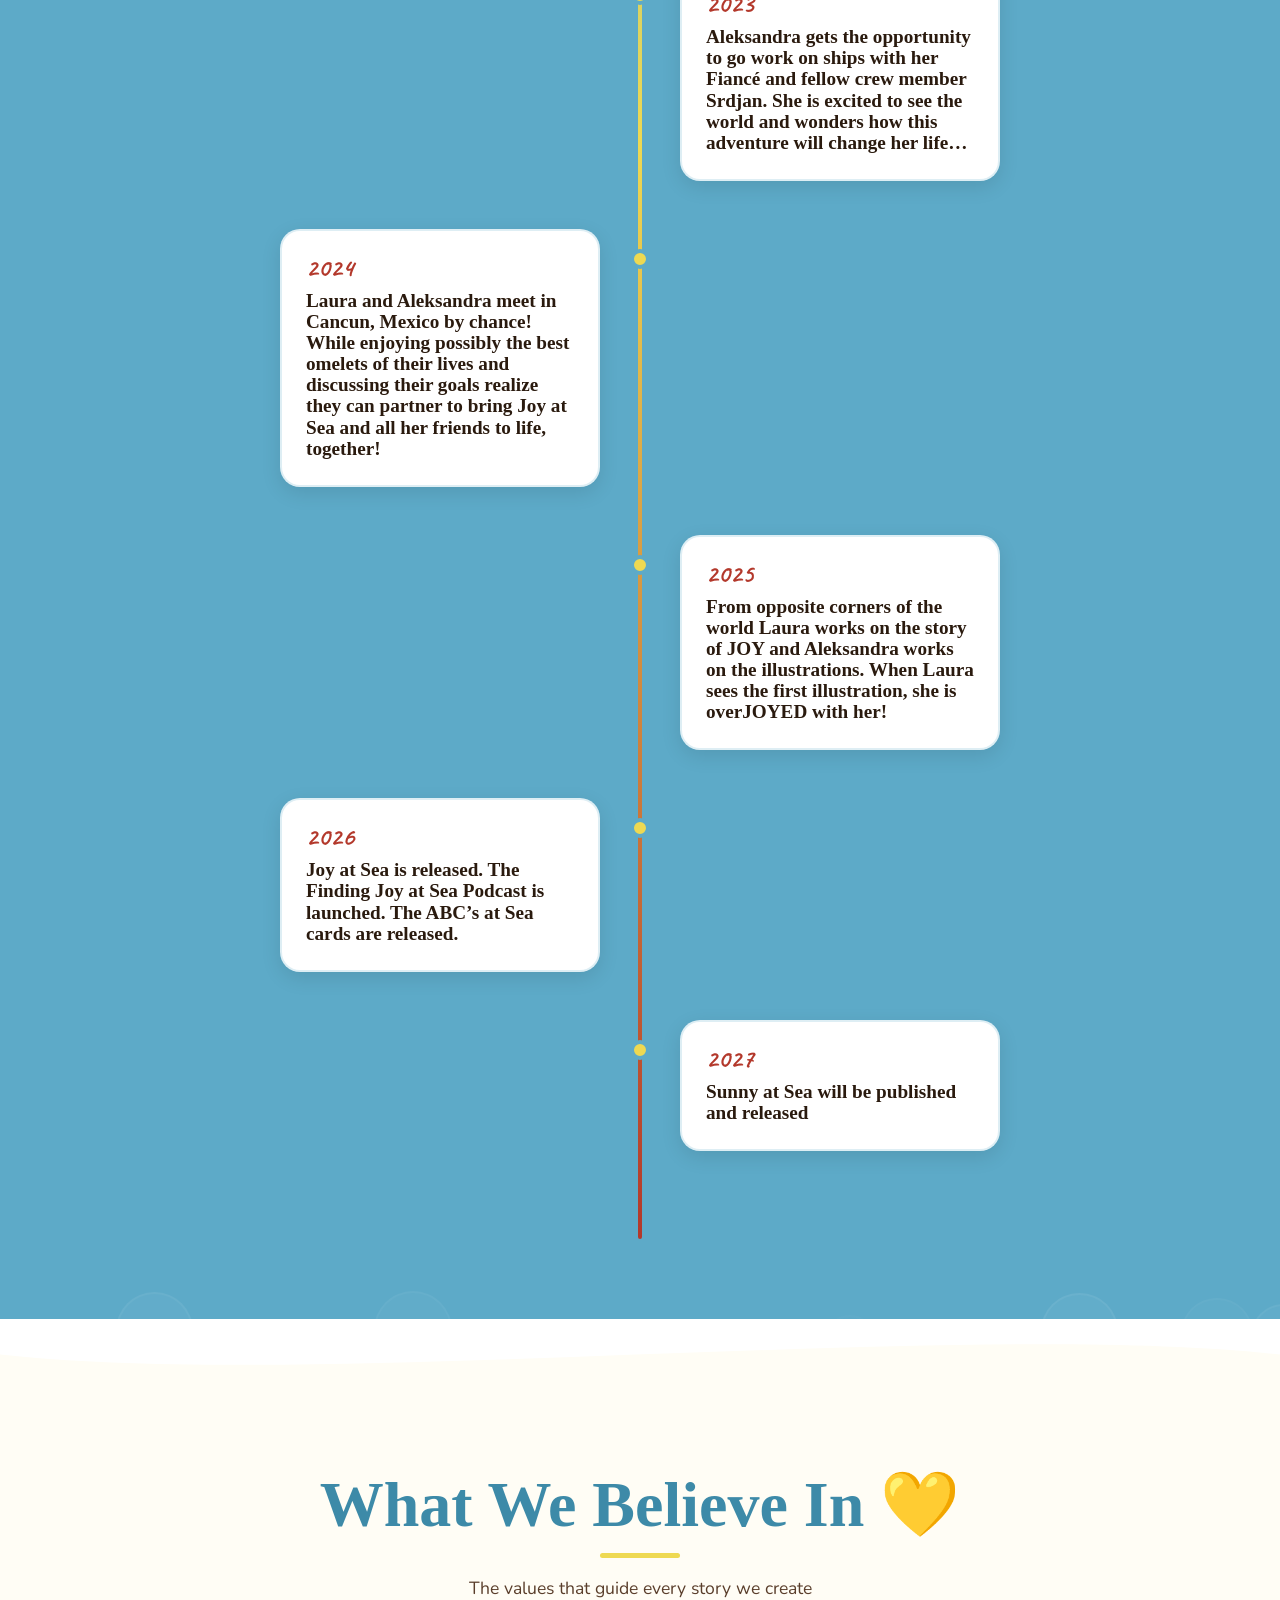
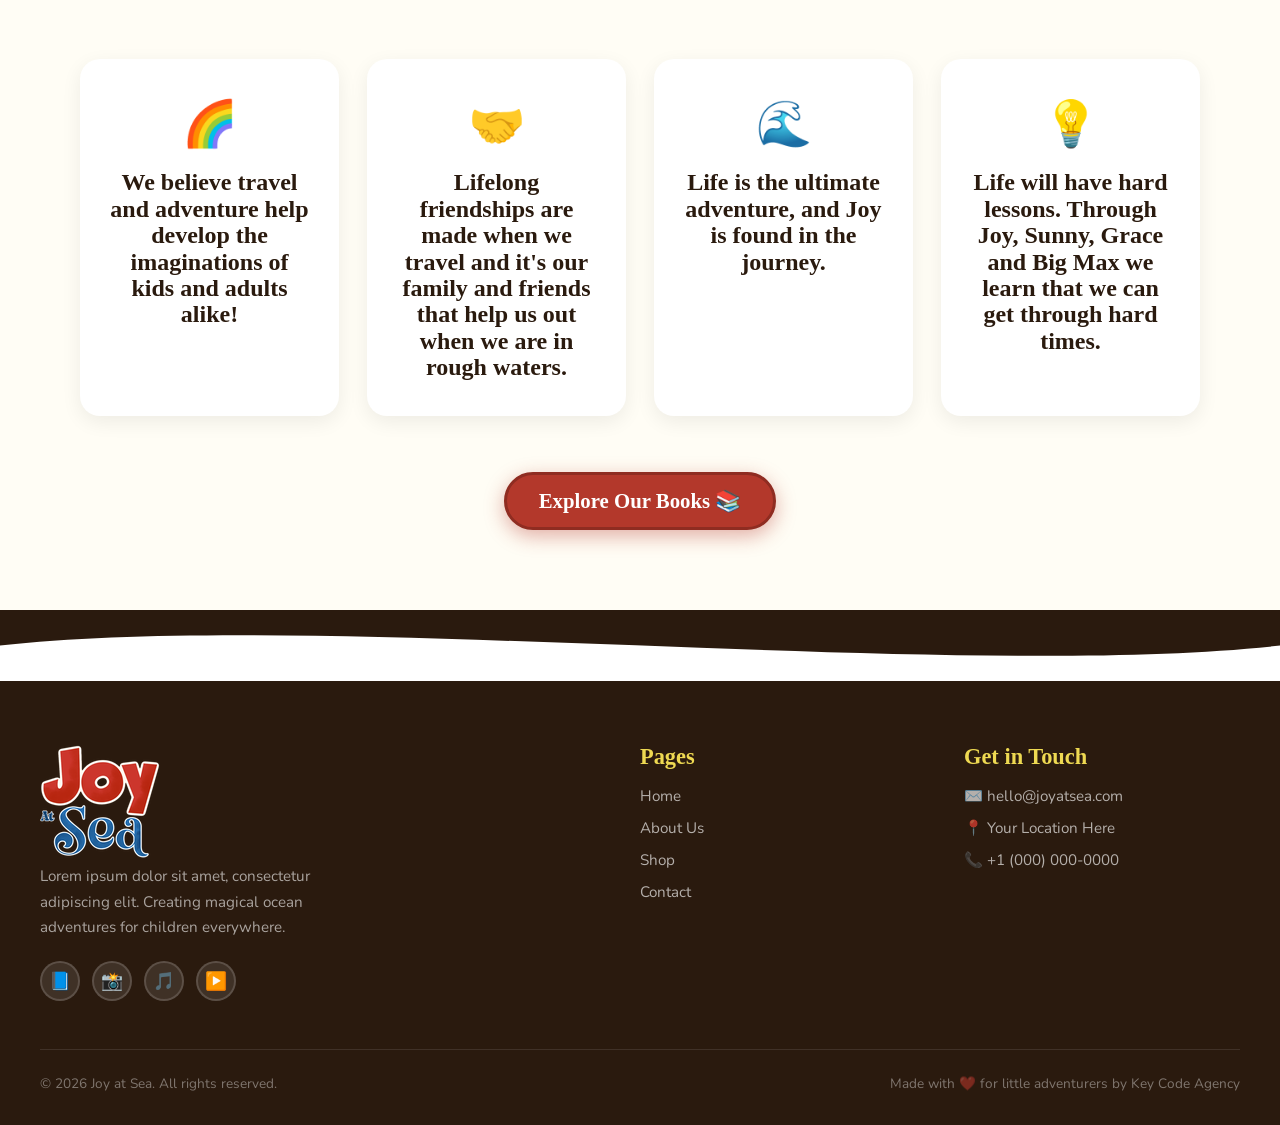
==== commit a69f9583: "Ubacene slike, prepravljeni producti" ====
--- a/about.html
+++ b/about.html
@@ -239,7 +239,12 @@
 	<body>
 		<!-- ===== NAVIGATION ===== -->
 		<nav id="navbar">
-			<a href="index.html" class="nav-logo"> <span>⛵</span> Joy at Sea </a>
+			<a href="index.html" class="nav-logo">
+				<img
+					src="{css,js,images}/photos/joy-text-120w.png"
+					alt="JoyAtSea Logo"
+				/>
+			</a>
 			<button class="hamburger" aria-label="Menu">
 				<span></span><span></span><span></span>
 			</button>
@@ -258,11 +263,36 @@
 			<!-- Replace page-header-bg div with your own background image:
          style="background-image:url('images/about-bg.jpg'); background-size:cover;" on the header element -->
 			<div class="floating-elements">
-				<span class="float-el">👋</span>
-				<span class="float-el">🌊</span>
-				<span class="float-el">✍️</span>
-				<span class="float-el">🎨</span>
-				<span class="float-el">💙</span>
+				<img
+					class="float-el"
+					src="{css,js,images}/photos/stiker_14.png"
+					alt=""
+				/>
+				<img
+					class="float-el"
+					src="{css,js,images}/photos/stiker_15.png"
+					alt=""
+				/>
+				<img
+					class="float-el"
+					src="{css,js,images}/photos/stiker_16.png"
+					alt=""
+				/>
+				<img
+					class="float-el"
+					src="{css,js,images}/photos/stiker_17.png"
+					alt=""
+				/>
+				<img
+					class="float-el"
+					src="{css,js,images}/photos/stiker_18.png"
+					alt=""
+				/>
+				<img
+					class="float-el"
+					src="{css,js,images}/photos/stiker_20.png"
+					alt=""
+				/>
 			</div>
 			<div class="page-header-content">
 				<h1>About Us 👋</h1>
@@ -619,7 +649,10 @@
 			<div class="footer-inner">
 				<div class="footer-grid">
 					<div class="footer-brand reveal-left">
-						<a href="index.html" class="logo">⛵ Joy at Sea</a>
+						<img
+							src="{css,js,images}/photos/joy-text-120w.png"
+							alt="JoyAtSea Logo"
+						/>
 						<p>
 							Lorem ipsum dolor sit amet, consectetur adipiscing elit. Creating
 							magical ocean adventures for children everywhere.
@@ -656,7 +689,7 @@
 
 				<div class="footer-bottom">
 					<p>© 2026 Joy at Sea. All rights reserved.</p>
-					<p>Made with ❤️ for little adventurers by KeyCodeAgency</p>
+					<p>Made with ❤️ for little adventurers by Key Code Agency</p>
 				</div>
 			</div>
 		</footer>
--- a/css/style.css
+++ b/css/style.css
@@ -59,12 +59,12 @@
 h2,
 h3,
 h4 {
-	font-family: "Caveat", cursive;
+	font-family: "Patrick Hand", cursive;
 	line-height: 1.1;
 }
 
 .handwritten {
-	font-family: "Caveat", cursive;
+	font-family: "Patrick Hand", cursive;
 }
 
 /* ===== NAVIGATION ===== */
@@ -89,7 +89,7 @@
 }
 
 .nav-logo {
-	font-family: "Caveat", cursive;
+	font-family: "Patrick Hand", cursive;
 	font-size: 2rem;
 	font-weight: 700;
 	color: var(--white);
@@ -128,7 +128,7 @@
 }
 
 .nav-links a {
-	font-family: "Caveat", cursive;
+	font-family: "Patrick Hand", cursive;
 	font-size: 1.3rem;
 	font-weight: 600;
 	color: var(--white);
@@ -220,6 +220,8 @@
 }
 
 .hero-bg-placeholder {
+	display: block;
+	justify-content: center;
 	position: absolute;
 	inset: 0;
 	background: linear-gradient(
@@ -231,6 +233,26 @@
 	z-index: 0;
 }
 
+.hero-bg-placeholder img {
+	display: block;
+	width: 100%;
+	height: 100%;
+	object-fit: cover;
+}
+
+.hero-img-mobile {
+	display: none;
+}
+
+.hero-bg-placeholder::after {
+	content: "";
+	position: absolute;
+	inset: 0; /* pokriva ceo kontejner tj. sliku */
+	background: rgba(0, 0, 0, 0.5); /* zatamnjenje po želji */
+	pointer-events: none; /* da ne blokira klikove/hover na sadržaj iznad */
+	z-index: 1;
+}
+
 /* Floating elements */
 .floating-elements {
 	position: absolute;
@@ -307,7 +329,7 @@
 	display: inline-block;
 	background: var(--yellow);
 	color: var(--text-dark);
-	font-family: "Caveat", cursive;
+	font-family: "Patrick Hand", cursive;
 	font-size: 1.2rem;
 	font-weight: 700;
 	padding: 6px 24px;
@@ -357,7 +379,7 @@
 	display: inline-flex;
 	align-items: center;
 	gap: 8px;
-	font-family: "Caveat", cursive;
+	font-family: "Patrick Hand", cursive;
 	font-size: 1.3rem;
 	font-weight: 700;
 	padding: 14px 32px;
@@ -439,7 +461,7 @@
 }
 
 .section-title {
-	font-family: "Caveat", cursive;
+	font-family: "Patrick Hand", cursive;
 	font-size: clamp(2.5rem, 5vw, 4rem);
 	text-align: center;
 	margin-bottom: 16px;
@@ -548,7 +570,7 @@
 	margin-bottom: 10px;
 }
 .book-cover-placeholder p {
-	font-family: "Caveat", cursive;
+	font-family: "Patrick Hand", cursive;
 	font-size: 1.8rem;
 	font-weight: 700;
 	text-shadow: 2px 2px 6px rgba(0, 0, 0, 0.3);
@@ -681,7 +703,7 @@
 }
 
 .stat-number {
-	font-family: "Caveat", cursive;
+	font-family: "Patrick Hand", cursive;
 	font-size: 3.5rem;
 	font-weight: 700;
 	color: var(--yellow);
@@ -701,7 +723,7 @@
 /* ===== PRODUCT CARDS ===== */
 .shop-grid {
 	display: grid;
-	grid-template-columns: repeat(auto-fill, minmax(220px, 1fr));
+	grid-template-columns: repeat(auto-fill, minmax(350px, 1fr));
 	gap: 32px;
 }
 
@@ -736,21 +758,16 @@
 
 .product-img-placeholder {
 	width: 100%;
-	aspect-ratio: 3/4;
-	background: linear-gradient(135deg, var(--blue) 0%, #2a6e8a 100%);
-	display: flex;
-	flex-direction: column;
+	display: flex;
 	align-items: center;
 	justify-content: center;
-	gap: 10px;
-	color: white;
 }
 
 .product-img-placeholder .p-emoji {
 	font-size: 3.5rem;
 }
 .product-img-placeholder .p-text {
-	font-family: "Caveat", cursive;
+	font-family: "Patrick Hand", cursive;
 	font-size: 1.2rem;
 	text-align: center;
 	padding: 0 12px;
@@ -762,7 +779,7 @@
 	right: 16px;
 	background: var(--yellow);
 	color: var(--text-dark);
-	font-family: "Caveat", cursive;
+	font-family: "Patrick Hand", cursive;
 	font-size: 1rem;
 	font-weight: 700;
 	padding: 4px 12px;
@@ -775,8 +792,11 @@
 	padding: 20px;
 }
 
+.product-meta {
+}
+
 .product-info h3 {
-	font-family: "Caveat", cursive;
+	font-family: "Patrick Hand", cursive;
 	font-size: 1.5rem;
 	color: var(--text-dark);
 	margin-bottom: 6px;
@@ -792,34 +812,35 @@
 .product-footer {
 	display: flex;
 	align-items: center;
+	flex-wrap: wrap;
 	justify-content: space-between;
-	gap: 8px;
+	gap: 20px;
 }
 
 .product-price {
-	font-family: "Caveat", cursive;
+	font-family: "Patrick Hand", cursive;
 	font-size: 1.6rem;
 	font-weight: 700;
 	color: var(--red);
 }
 
-.btn-amazon {
+.btn-order {
 	display: inline-flex;
 	align-items: center;
 	gap: 6px;
-	background: var(--yellow);
+	background: var(--blue);
 	color: var(--text-dark);
-	font-family: "Caveat", cursive;
-	font-size: 1rem;
+	font-family: "Nunito", sans-serif;
+	font-size: 1.2rem;
 	font-weight: 700;
-	padding: 8px 16px;
+	padding: 10px 30px;
 	border-radius: 50px;
 	text-decoration: none;
 	transition: all 0.3s ease;
-	border: 2px solid var(--yellow-dark);
-}
-
-.btn-amazon:hover {
+	border: 2px solid var(--blue-dark);
+}
+
+.btn-order:hover {
 	background: var(--red);
 	color: var(--white);
 	border-color: var(--red-dark);
@@ -913,7 +934,7 @@
 	display: block;
 	color: var(--white);
 	font-size: 0.95rem;
-	font-family: "Caveat", cursive;
+	font-family: "Patrick Hand", cursive;
 	font-size: 1.1rem;
 }
 
@@ -1010,7 +1031,7 @@
 }
 
 .mission-content .big-quote {
-	font-family: "Caveat", cursive;
+	font-family: "Patrick Hand", cursive;
 	font-size: clamp(1.6rem, 3.5vw, 2.4rem);
 	color: var(--text-dark);
 	line-height: 1.5;
@@ -1059,7 +1080,7 @@
 }
 
 .footer-brand .logo {
-	font-family: "Caveat", cursive;
+	font-family: "Patrick Hand", cursive;
 	font-size: 2.2rem;
 	color: var(--yellow);
 	display: flex;
@@ -1077,7 +1098,7 @@
 }
 
 .footer-col h4 {
-	font-family: "Caveat", cursive;
+	font-family: "Patrick Hand", cursive;
 	font-size: 1.4rem;
 	color: var(--yellow);
 	margin-bottom: 16px;
@@ -1330,6 +1351,12 @@
 	.hero {
 		padding: 100px 24px 60px;
 	}
+
+	.hero-bg-placeholder img {
+		display: block;
+		object-fit: contain;
+	}
+
 	.section-inner {
 		padding: 60px 24px;
 	}
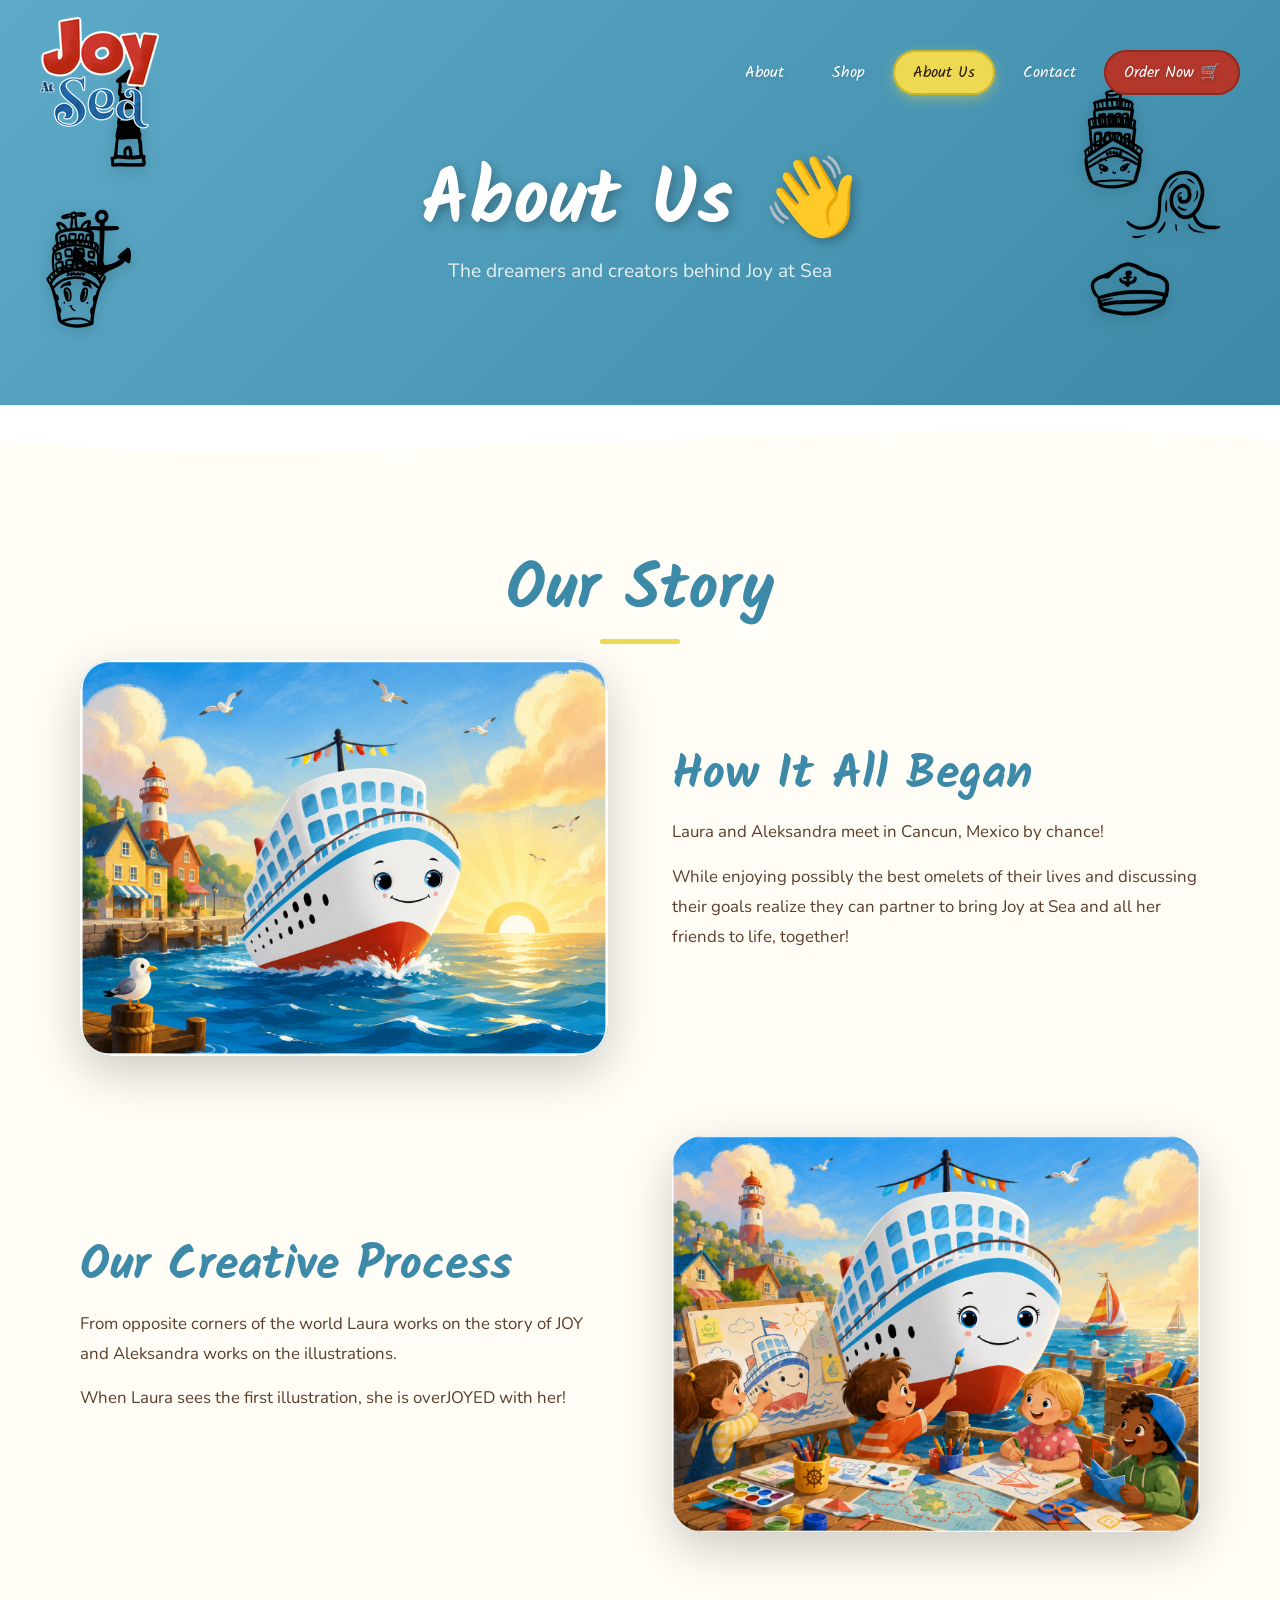
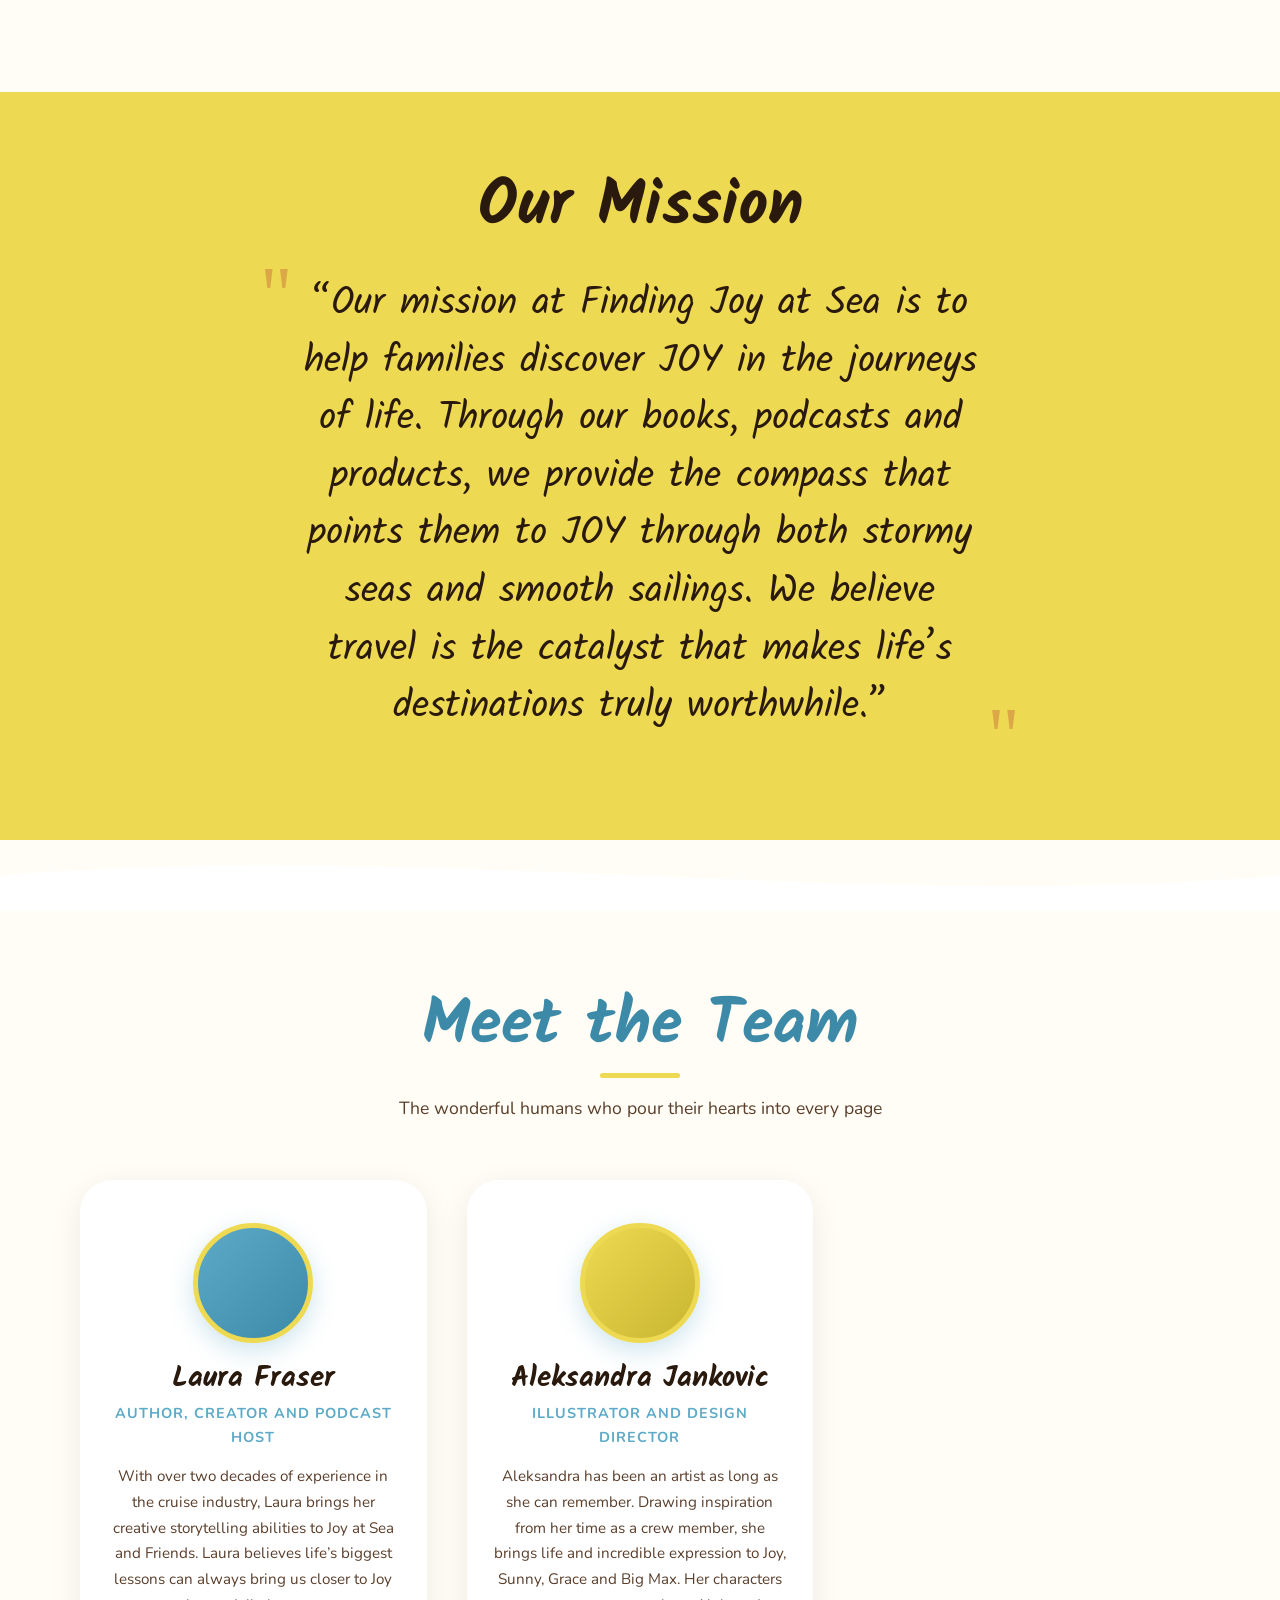
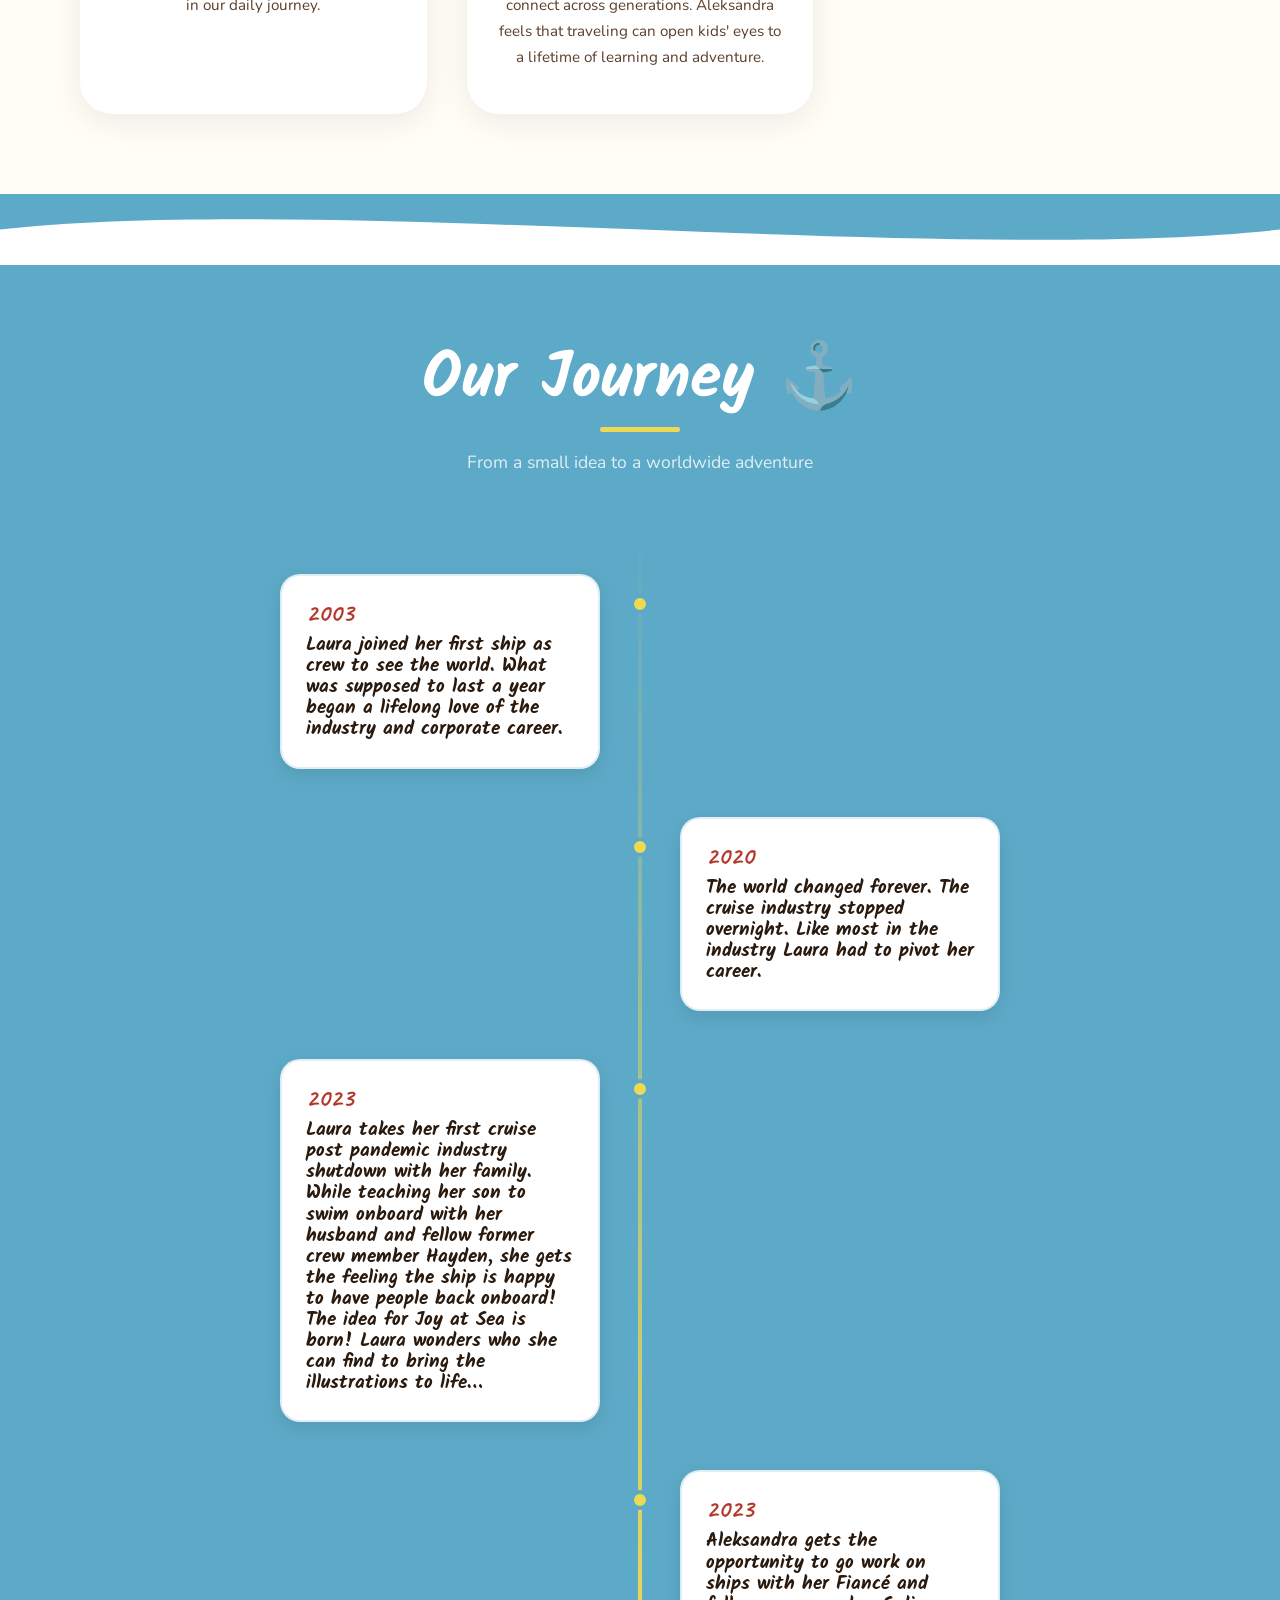
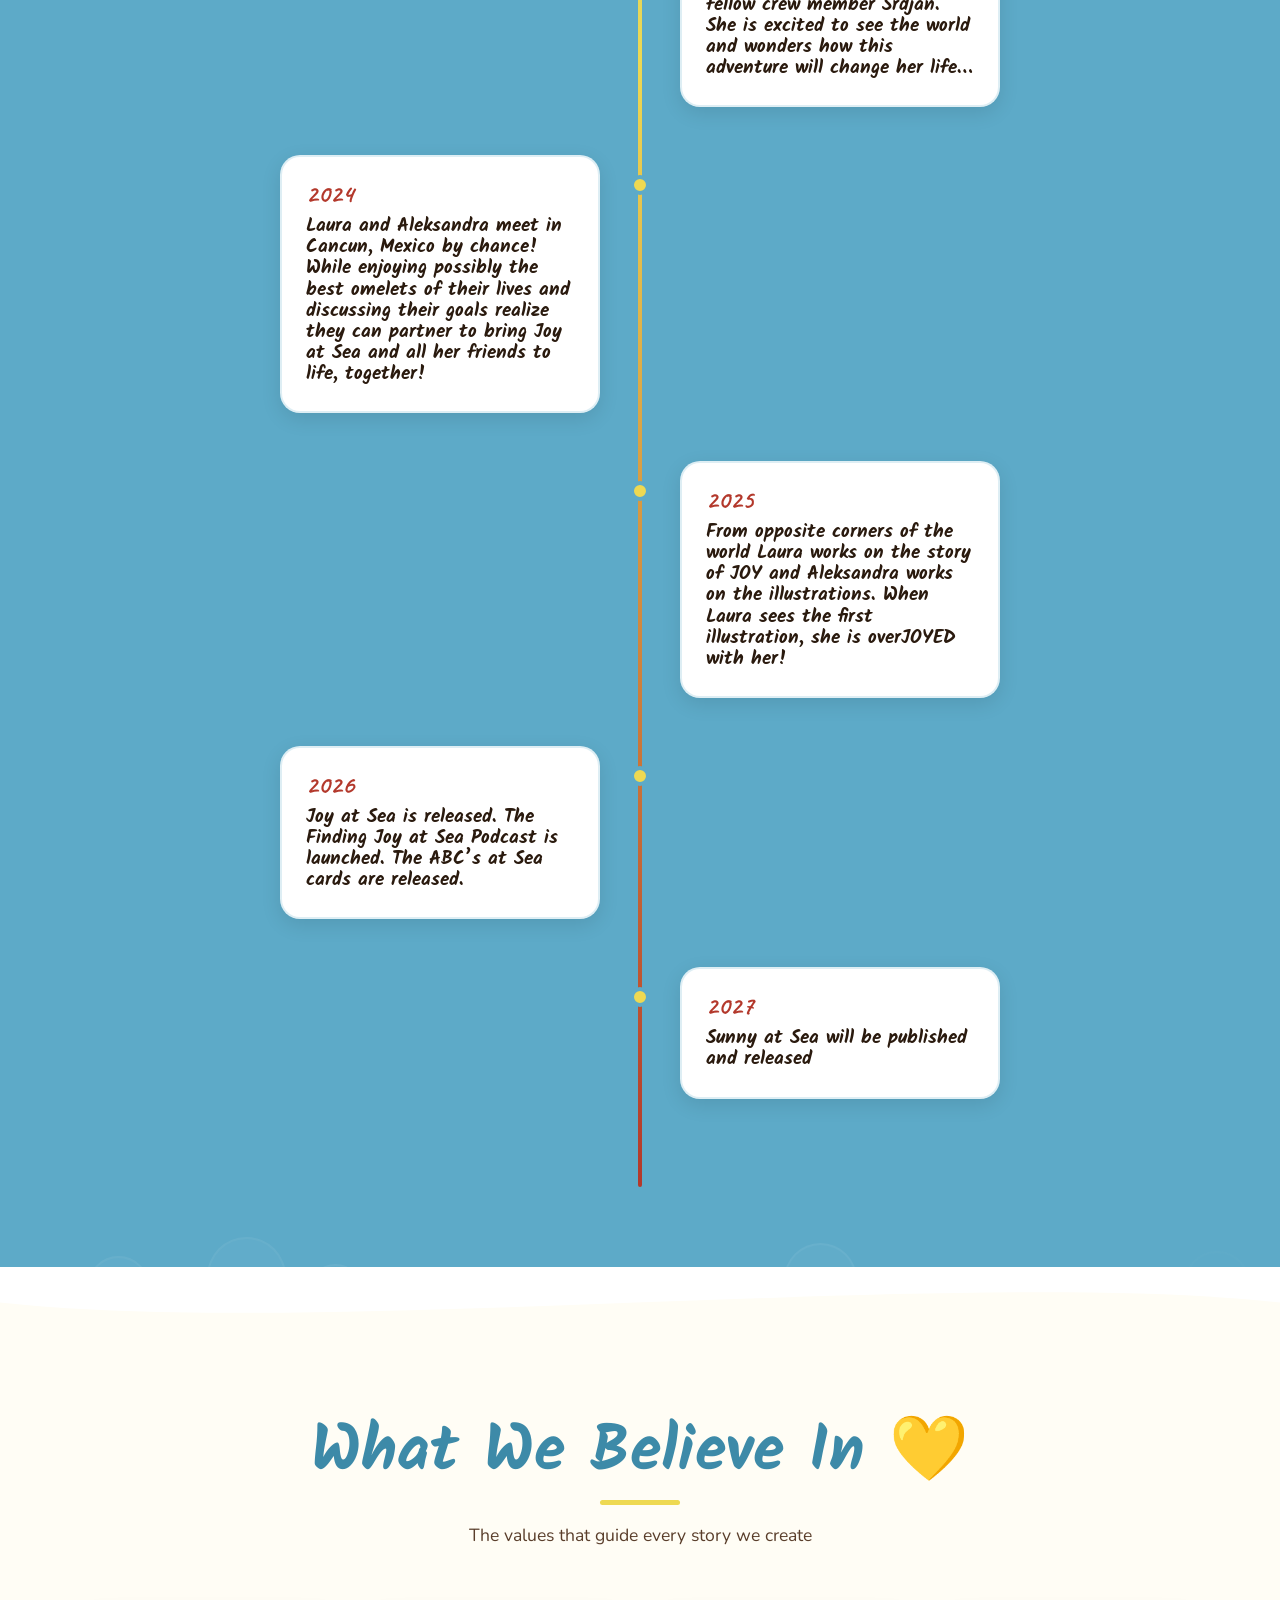
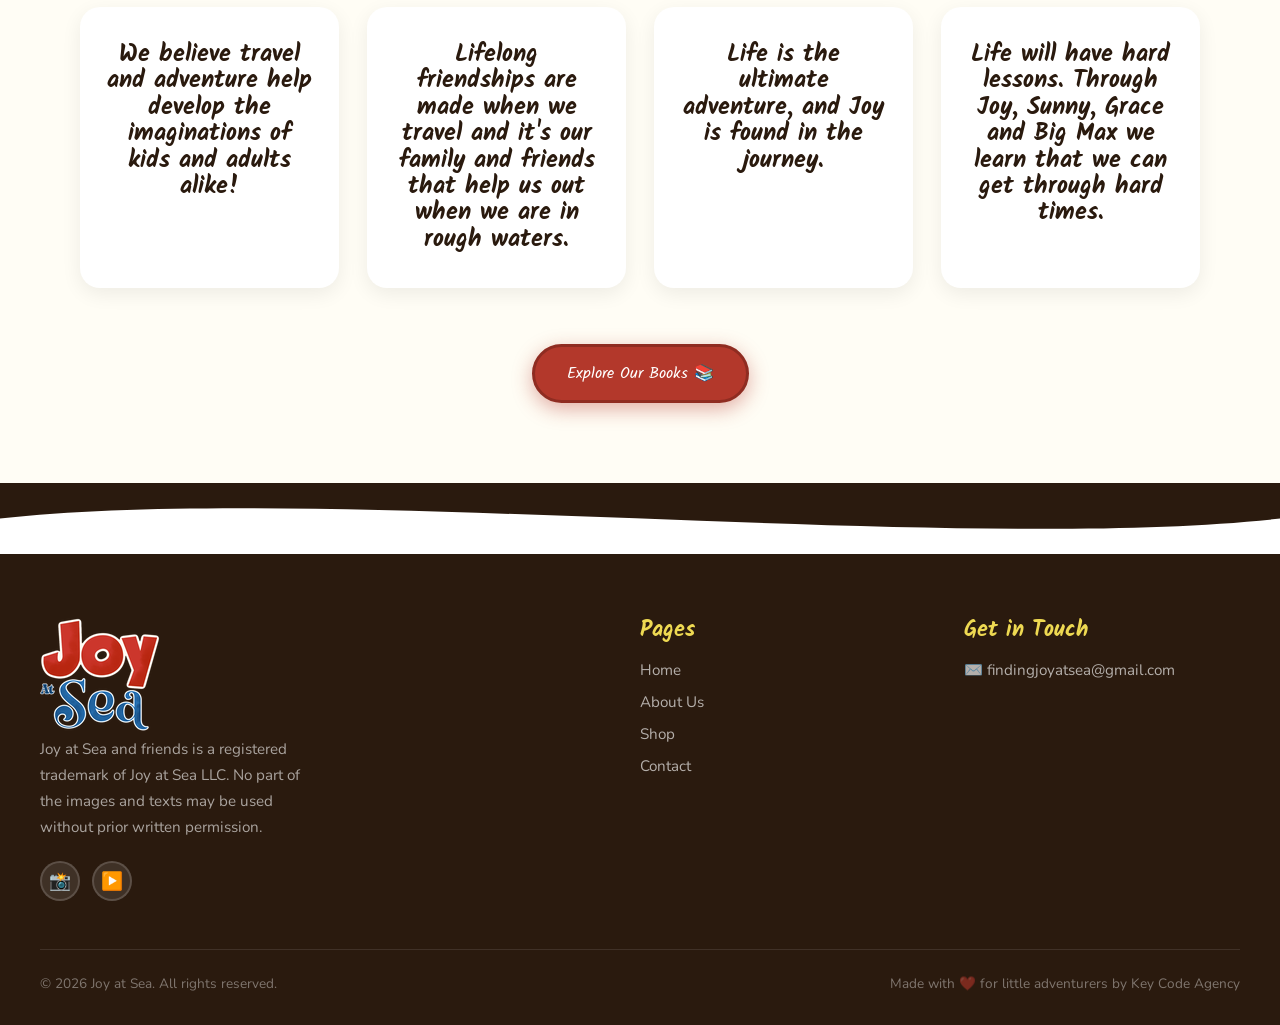
==== commit c8cf7781: "added see more toggle" ====
--- a/about.html
+++ b/about.html
@@ -11,7 +11,8 @@
 		<link rel="stylesheet" href="css/style.css" />
 		<link
 			rel="icon"
-			href="data:image/svg+xml,<svg xmlns='http://www.w3.org/2000/svg' viewBox='0 0 100 100'><text y='.9em' font-size='90'>⛵</text></svg>"
+			type="image/png"
+			href="{css,js,images}/photos/joy-logo-80h.png"
 		/>
 		<style>
 			/* About-page extras */
@@ -312,59 +313,39 @@
 			<div class="story-section-bg"></div>
 			<div class="section-inner">
 				<h2 class="section-title reveal" style="color: var(--blue-dark)">
-					Our Story 🌊
+					Our Story
 				</h2>
-				<p class="section-subtitle reveal">
-					Lorem ipsum dolor sit amet, consectetur adipiscing elit. Sed do
-					eiusmod tempor incididunt ut labore et dolore magna aliqua.
-				</p>
 
 				<div class="story-grid">
-					<div class="story-img reveal-left"></div>
+					<div class="story-img reveal-left">
+						<img src="{css,js,images}/photos/Joy At Sea Start.png" alt="" />
+					</div>
 					<div class="story-text reveal-right">
 						<h2>How It All Began</h2>
+						<p>Laura and Aleksandra meet in Cancun, Mexico by chance!</p>
 						<p>
-							Lorem ipsum dolor sit amet, consectetur adipiscing elit. Sed do
-							eiusmod tempor incididunt ut labore et dolore magna aliqua. Ut
-							enim ad minim veniam, quis nostrud exercitation.
+							While enjoying possibly the best omelets of their lives and
+							discussing their goals realize they can partner to bring Joy at
+							Sea and all her friends to life, together!
 						</p>
-						<p>
-							Duis aute irure dolor in reprehenderit in voluptate velit esse
-							cillum dolore eu fugiat nulla pariatur. Excepteur sint occaecat
-							cupidatat non proident sunt in culpa.
-						</p>
-						<p>
-							Sed ut perspiciatis unde omnis iste natus error sit voluptatem
-							accusantium doloremque laudantium, totam rem aperiam eaque ipsa
-							quae ab illo inventore.
-						</p>
 					</div>
 				</div>
 
 				<div class="story-grid reverse">
-					<div
-						class="story-img reveal-right"
-						style="
-							background: linear-gradient(
-								135deg,
-								var(--yellow),
-								var(--yellow-dark)
-							);
-						"
-					>
-						🎨
+					<div class="story-img reveal-right">
+						<img
+							src="{css,js,images}/photos/Joy At Sea Creative Process.png"
+							alt="Joy At Sea Creative Process"
+						/>
 					</div>
 					<div class="story-text reveal-left">
 						<h2>Our Creative Process</h2>
 						<p>
-							Lorem ipsum dolor sit amet, consectetur adipiscing elit. At vero
-							eos et accusamus et iusto odio dignissimos ducimus qui blanditiis
-							praesentium voluptatum.
+							From opposite corners of the world Laura works on the story of JOY
+							and Aleksandra works on the illustrations.
 						</p>
 						<p>
-							Nam libero tempore, cum soluta nobis est eligendi optio cumque
-							nihil impedit quo minus id quod maxime placeat facere possimus,
-							omnis voluptas assumenda est.
+							When Laura sees the first illustration, she is overJOYED with her!
 						</p>
 					</div>
 				</div>
@@ -599,27 +580,23 @@
 
 				<div class="values-grid">
 					<div class="value-card reveal">
-						<span class="value-icon">🌈</span>
 						<h2>
 							We believe travel and adventure help develop the imaginations of
 							kids and adults alike!
 						</h2>
 					</div>
 					<div class="value-card reveal">
-						<span class="value-icon">🤝</span>
 						<h2>
 							Lifelong friendships are made when we travel and it's our family
 							and friends that help us out when we are in rough waters.
 						</h2>
 					</div>
 					<div class="value-card reveal">
-						<span class="value-icon">🌊</span>
 						<h2>
 							Life is the ultimate adventure, and Joy is found in the journey.
 						</h2>
 					</div>
 					<div class="value-card reveal">
-						<span class="value-icon">💡</span>
 						<h2>
 							Life will have hard lessons. Through Joy, Sunny, Grace and Big Max
 							we learn that we can get through hard times.
@@ -654,13 +631,12 @@
 							alt="JoyAtSea Logo"
 						/>
 						<p>
-							Lorem ipsum dolor sit amet, consectetur adipiscing elit. Creating
-							magical ocean adventures for children everywhere.
+							Joy at Sea and friends is a registered trademark of Joy at Sea
+							LLC. No part of the images and texts may be used without prior
+							written permission.
 						</p>
 						<div class="social-links">
-							<a href="#" class="social-link" aria-label="Facebook">📘</a>
 							<a href="#" class="social-link" aria-label="Instagram">📸</a>
-							<a href="#" class="social-link" aria-label="TikTok">🎵</a>
 							<a href="#" class="social-link" aria-label="YouTube">▶️</a>
 						</div>
 					</div>
@@ -679,10 +655,10 @@
 						<h4>Get in Touch</h4>
 						<ul>
 							<li>
-								<a href="mailto:hello@joyatsea.com">✉️ hello@joyatsea.com</a>
+								<a href="mailto:hello@joyatsea.com"
+									>✉️ findingjoyatsea@gmail.com</a
+								>
 							</li>
-							<li><a href="#">📍 Your Location Here</a></li>
-							<li><a href="#">📞 +1 (000) 000-0000</a></li>
 						</ul>
 					</div>
 				</div>
--- a/css/style.css
+++ b/css/style.css
@@ -1,4 +1,5 @@
 @import url("https://fonts.googleapis.com/css2?family=Caveat:wght@400;500;600;700&family=Nunito:wght@300;400;600;700;800&display=swap");
+@import url("https://fonts.googleapis.com/css2?family=Kalam:wght@400;700&display=swap");
 
 /* ===== CSS VARIABLES ===== */
 :root {
@@ -59,12 +60,16 @@
 h2,
 h3,
 h4 {
-	font-family: "Patrick Hand", cursive;
+	font-family: "Kalam", cursive;
+	font-weight: 700;
+	font-style: normal;
 	line-height: 1.1;
 }
 
 .handwritten {
-	font-family: "Patrick Hand", cursive;
+	font-family: "Kalam", cursive;
+	font-weight: 700;
+	font-style: normal;
 }
 
 /* ===== NAVIGATION ===== */
@@ -89,9 +94,12 @@
 }
 
 .nav-logo {
-	font-family: "Patrick Hand", cursive;
+	font-family: "Kalam", cursive;
+	font-weight: 700;
+	font-style: normal;
+
 	font-size: 2rem;
-	font-weight: 700;
+	font-weight: 400;
 	color: var(--white);
 	text-decoration: none;
 	text-shadow: 2px 2px 8px rgba(0, 0, 0, 0.3);
@@ -128,9 +136,9 @@
 }
 
 .nav-links a {
-	font-family: "Patrick Hand", cursive;
-	font-size: 1.3rem;
-	font-weight: 600;
+	font-family: "Kalam", cursive;
+	font-weight: 400;
+	font-style: normal;
 	color: var(--white);
 	text-decoration: none;
 	padding: 8px 18px;
@@ -329,9 +337,10 @@
 	display: inline-block;
 	background: var(--yellow);
 	color: var(--text-dark);
-	font-family: "Patrick Hand", cursive;
+	font-family: "Kalam", cursive;
+	font-weight: 700;
+	font-style: normal;
 	font-size: 1.2rem;
-	font-weight: 700;
 	padding: 6px 24px;
 	border-radius: 50px;
 	margin-bottom: 20px;
@@ -379,9 +388,10 @@
 	display: inline-flex;
 	align-items: center;
 	gap: 8px;
-	font-family: "Patrick Hand", cursive;
-	font-size: 1.3rem;
-	font-weight: 700;
+	font-family: "Kalam", cursive;
+	font-weight: 400;
+	font-style: normal;
+	font-style: normal;
 	padding: 14px 32px;
 	border-radius: 50px;
 	text-decoration: none;
@@ -461,7 +471,9 @@
 }
 
 .section-title {
-	font-family: "Patrick Hand", cursive;
+	font-family: "Kalam", cursive;
+	font-weight: 700;
+	font-style: normal;
 	font-size: clamp(2.5rem, 5vw, 4rem);
 	text-align: center;
 	margin-bottom: 16px;
@@ -510,6 +522,11 @@
 	grid-template-columns: 1fr 1fr;
 	gap: 64px;
 	align-items: center;
+}
+
+.story-img img {
+	display: flex;
+	width: 100%;
 }
 
 .book-mockup {
@@ -570,9 +587,11 @@
 	margin-bottom: 10px;
 }
 .book-cover-placeholder p {
-	font-family: "Patrick Hand", cursive;
+	font-family: "Kalam", cursive;
+	font-weight: 700;
+	font-style: normal;
 	font-size: 1.8rem;
-	font-weight: 700;
+	font-weight: 400;
 	text-shadow: 2px 2px 6px rgba(0, 0, 0, 0.3);
 }
 
@@ -703,9 +722,11 @@
 }
 
 .stat-number {
-	font-family: "Patrick Hand", cursive;
+	font-family: "Kalam", cursive;
+	font-weight: 700;
+	font-style: normal;
 	font-size: 3.5rem;
-	font-weight: 700;
+	font-weight: 400;
 	color: var(--yellow);
 	display: block;
 	line-height: 1;
@@ -767,7 +788,9 @@
 	font-size: 3.5rem;
 }
 .product-img-placeholder .p-text {
-	font-family: "Patrick Hand", cursive;
+	font-family: "Kalam", cursive;
+	font-weight: 700;
+	font-style: normal;
 	font-size: 1.2rem;
 	text-align: center;
 	padding: 0 12px;
@@ -779,9 +802,10 @@
 	right: 16px;
 	background: var(--yellow);
 	color: var(--text-dark);
-	font-family: "Patrick Hand", cursive;
+	font-family: "Kalam", cursive;
+	font-weight: 700;
+	font-style: normal;
 	font-size: 1rem;
-	font-weight: 700;
 	padding: 4px 12px;
 	border-radius: 50px;
 	transform: rotate(3deg);
@@ -796,7 +820,9 @@
 }
 
 .product-info h3 {
-	font-family: "Patrick Hand", cursive;
+	font-family: "Kalam", cursive;
+	font-weight: 700;
+	font-style: normal;
 	font-size: 1.5rem;
 	color: var(--text-dark);
 	margin-bottom: 6px;
@@ -807,6 +833,34 @@
 	color: var(--text-mid);
 	line-height: 1.5;
 	margin-bottom: 16px;
+	display: -webkit-box;
+	-webkit-line-clamp: 3; /* koliko linija da prikaže pre skraćivanja */
+	-webkit-box-orient: vertical;
+	overflow: hidden;
+	transition: -webkit-line-clamp 0.3s ease;
+}
+
+.product-info p.expanded {
+	-webkit-line-clamp: unset;
+	overflow: visible;
+}
+
+.see-more-btn {
+	background: none;
+	border: none;
+	color: var(--blue-dark);
+	font-family: "Nunito", sans-serif;
+	font-weight: 700;
+	font-size: 0.9rem;
+	cursor: pointer;
+	padding: 0;
+	margin-bottom: 16px;
+	display: inline-block;
+	text-decoration: underline;
+}
+
+.see-more-btn:hover {
+	color: var(--red);
 }
 
 .product-footer {
@@ -818,9 +872,11 @@
 }
 
 .product-price {
-	font-family: "Patrick Hand", cursive;
+	font-family: "Kalam", cursive;
+	font-weight: 400;
+	font-style: normal;
 	font-size: 1.6rem;
-	font-weight: 700;
+	font-weight: 400;
 	color: var(--red);
 }
 
@@ -934,7 +990,9 @@
 	display: block;
 	color: var(--white);
 	font-size: 0.95rem;
-	font-family: "Patrick Hand", cursive;
+	font-family: "Kalam", cursive;
+	font-weight: 400;
+	font-style: normal;
 	font-size: 1.1rem;
 }
 
@@ -1031,7 +1089,9 @@
 }
 
 .mission-content .big-quote {
-	font-family: "Patrick Hand", cursive;
+	font-family: "Kalam", cursive;
+	font-weight: 400;
+	font-style: normal;
 	font-size: clamp(1.6rem, 3.5vw, 2.4rem);
 	color: var(--text-dark);
 	line-height: 1.5;
@@ -1080,7 +1140,9 @@
 }
 
 .footer-brand .logo {
-	font-family: "Patrick Hand", cursive;
+	font-family: "Kalam", cursive;
+	font-weight: 400;
+	font-style: normal;
 	font-size: 2.2rem;
 	color: var(--yellow);
 	display: flex;
@@ -1098,7 +1160,9 @@
 }
 
 .footer-col h4 {
-	font-family: "Patrick Hand", cursive;
+	font-family: "Kalam", cursive;
+	font-weight: 700;
+	font-style: normal;
 	font-size: 1.4rem;
 	color: var(--yellow);
 	margin-bottom: 16px;
@@ -1203,7 +1267,7 @@
 	margin: 0 auto;
 }
 
-/* ===== SCROLL REVEAL ===== */
+/* ===== SCROLL value-cardL ===== */
 .reveal {
 	opacity: 0;
 	transform: translateY(40px);
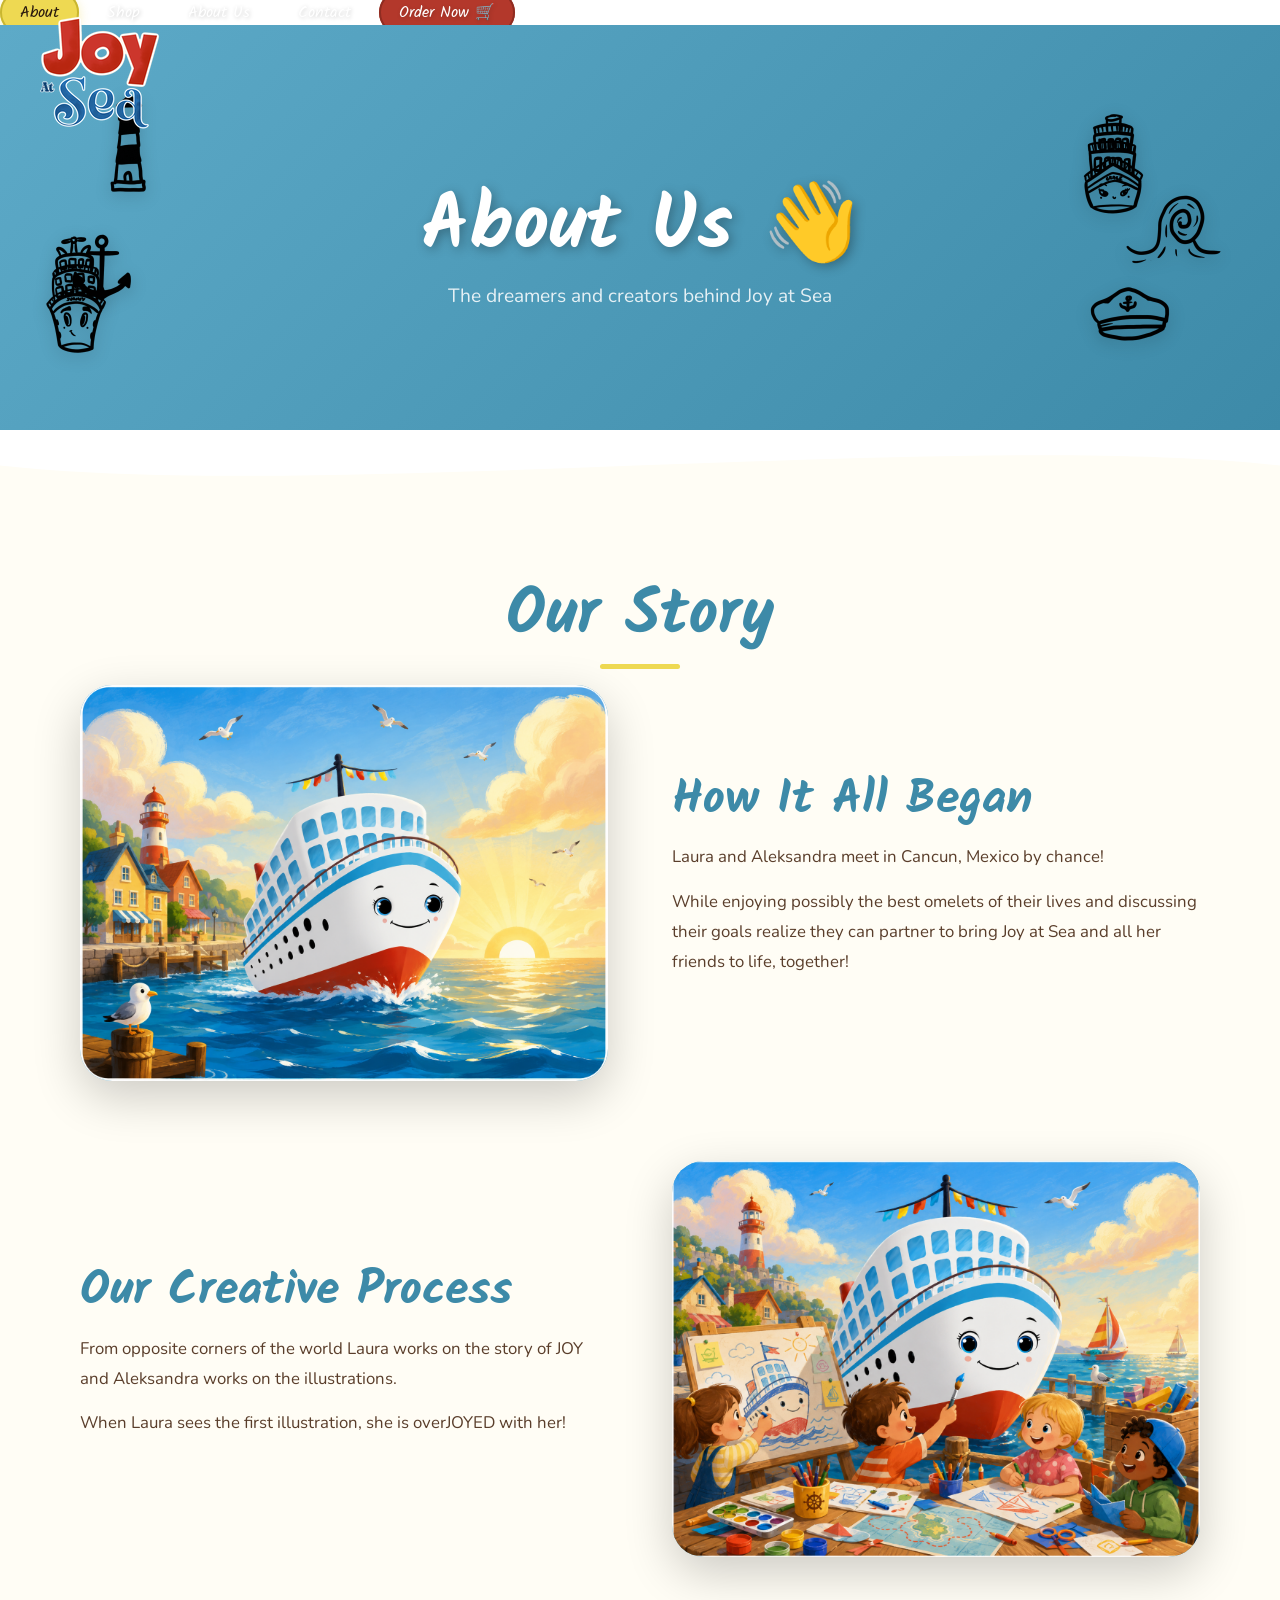
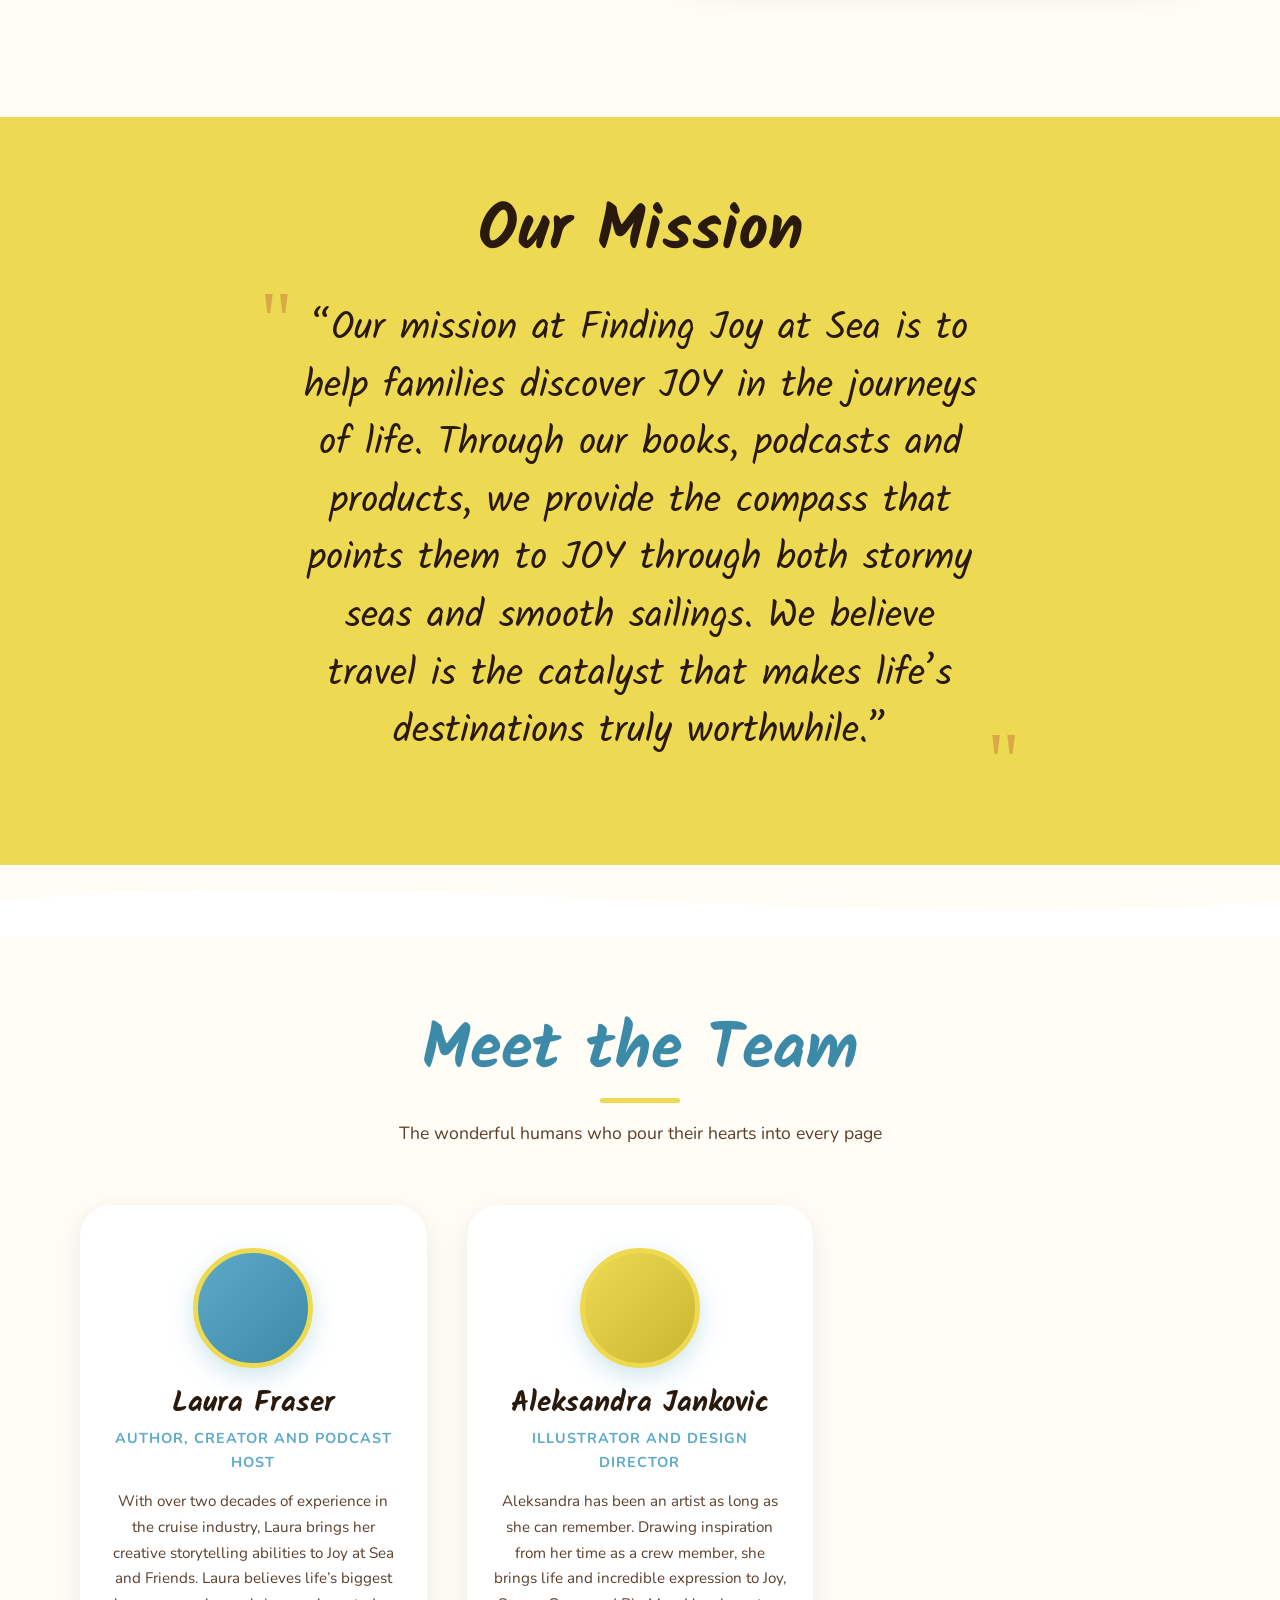
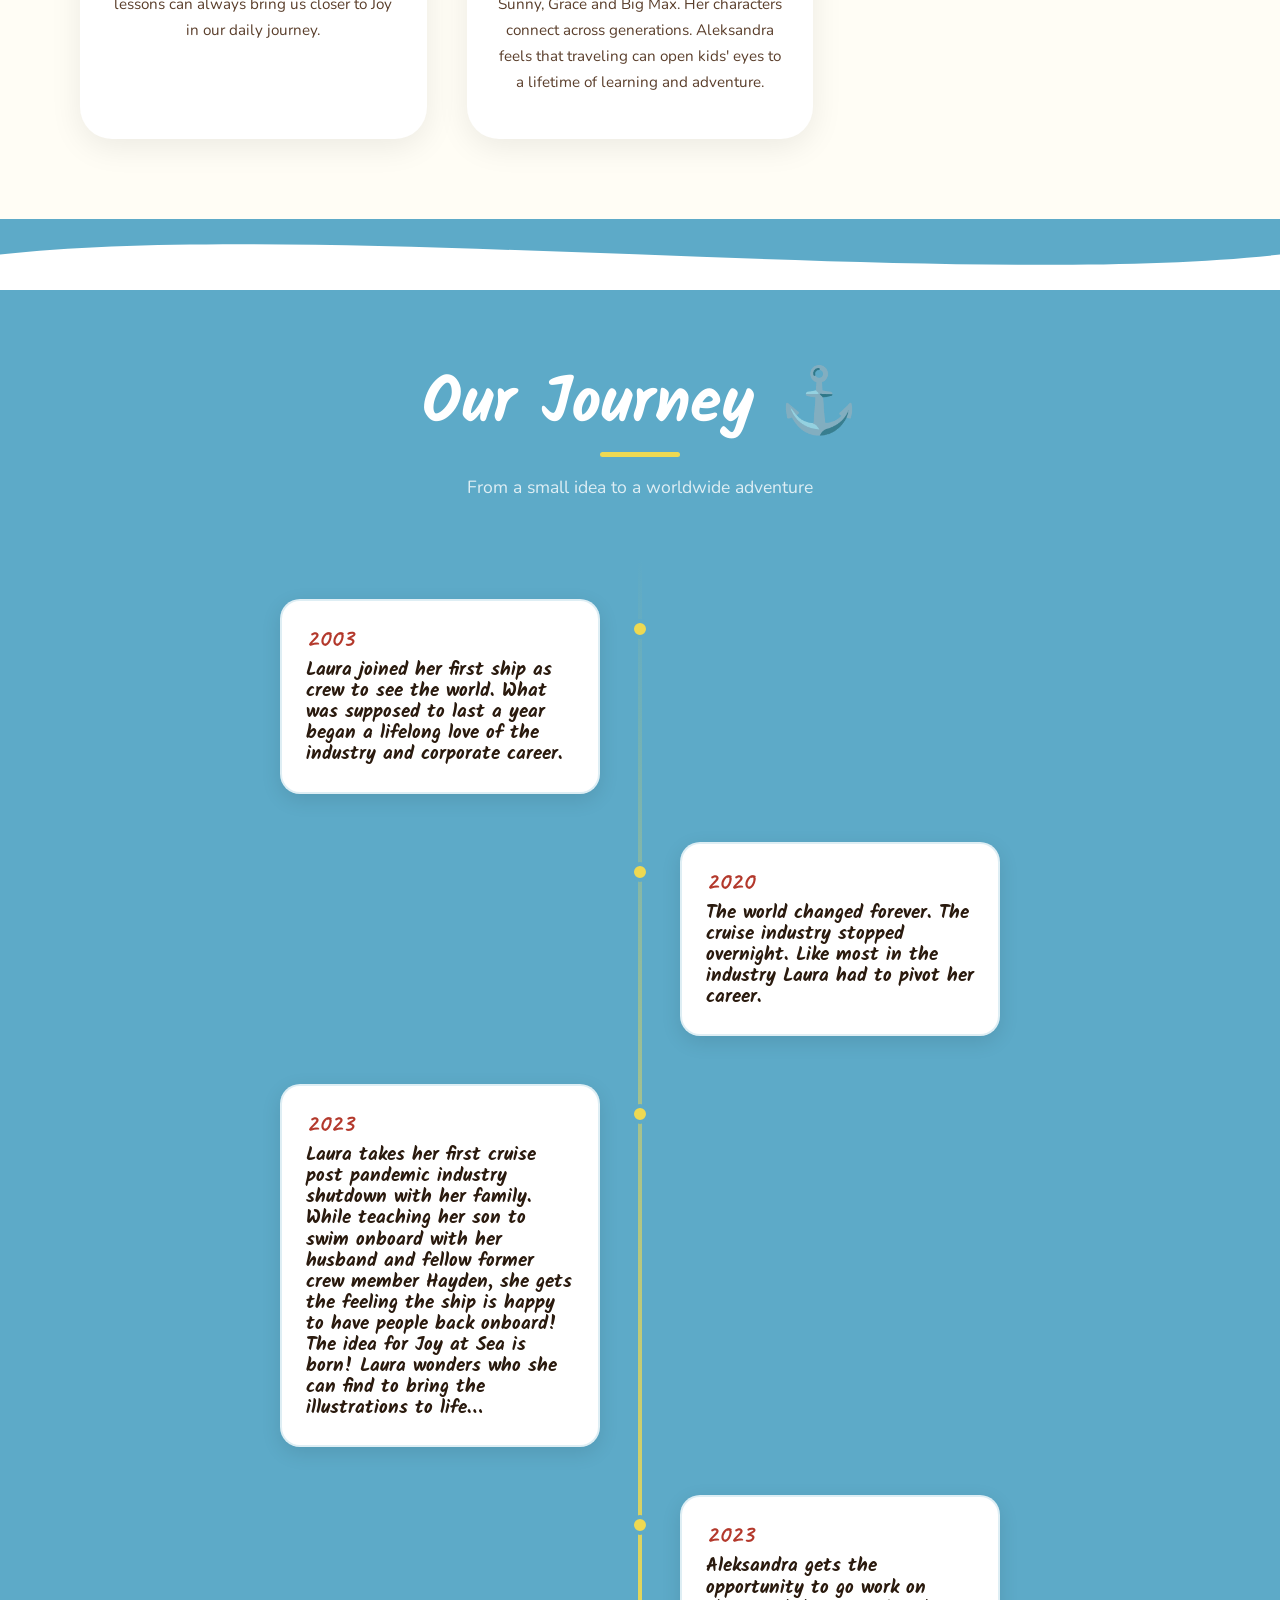
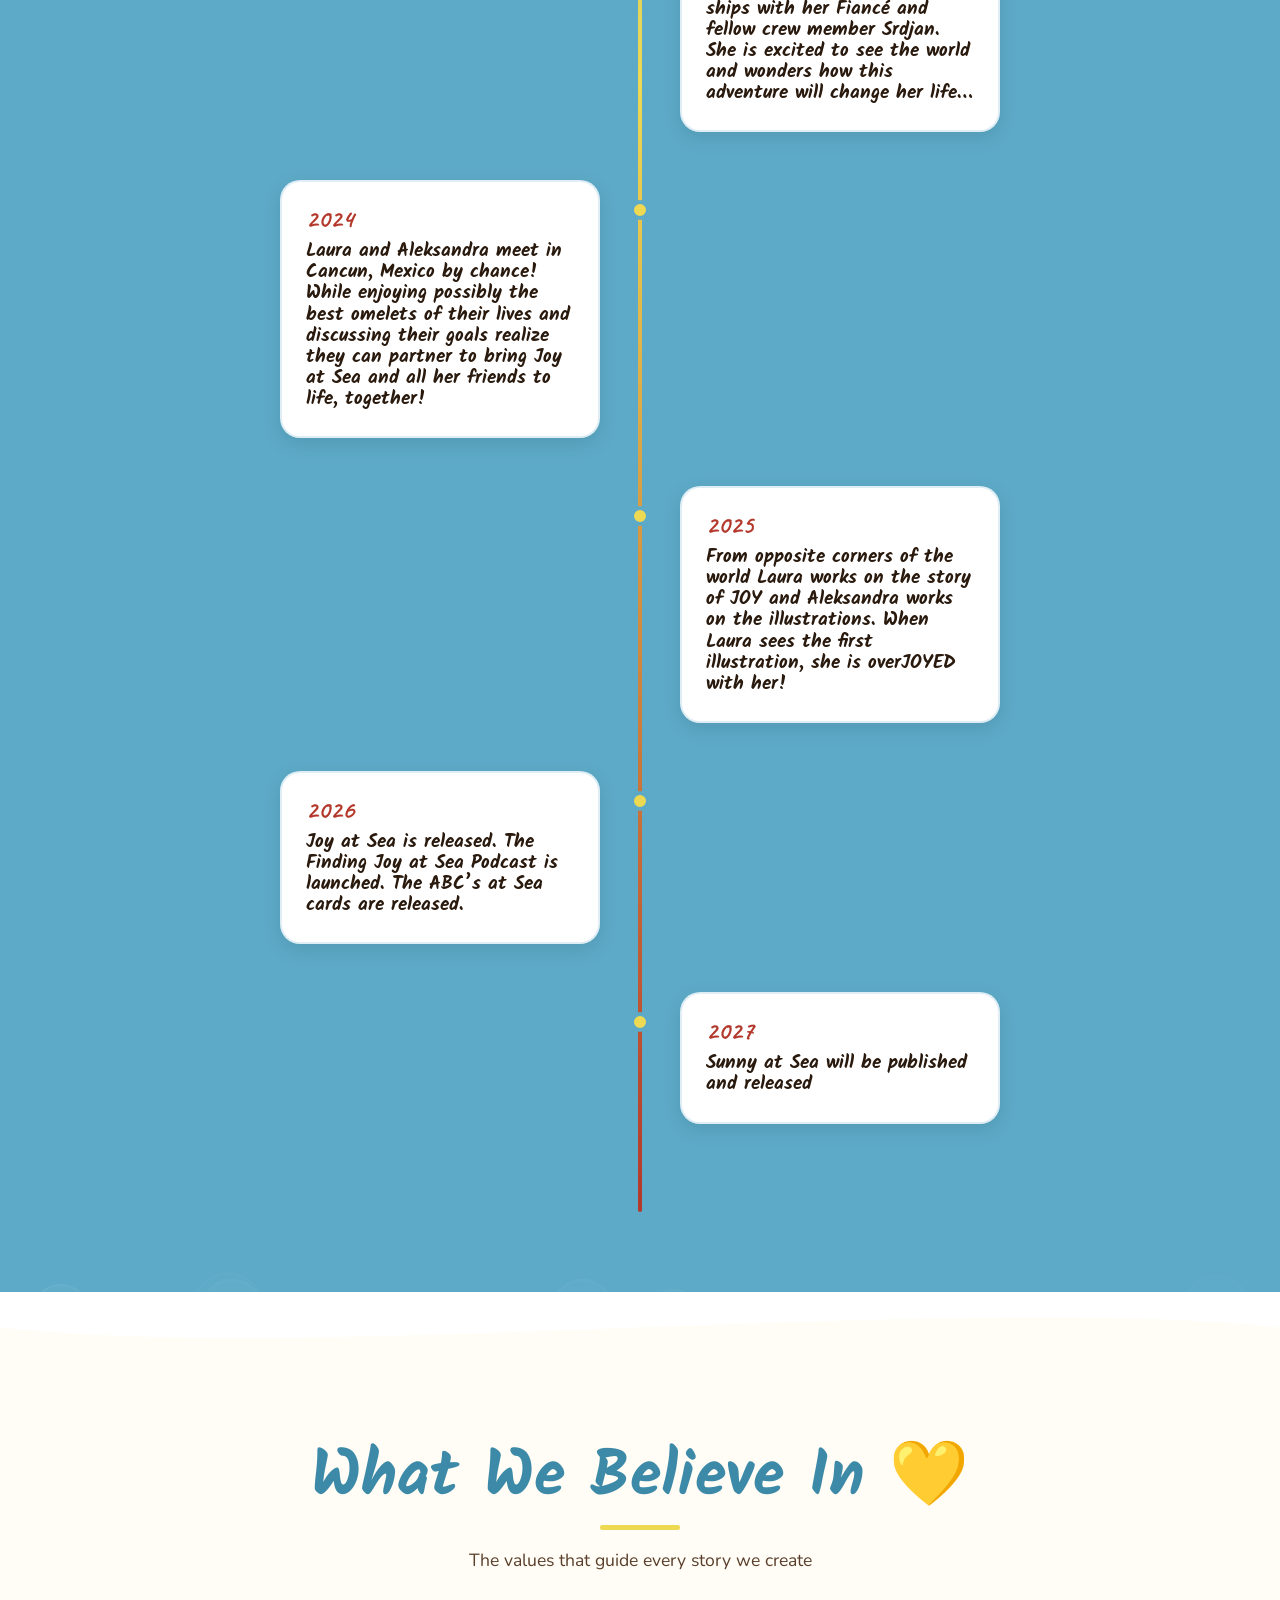
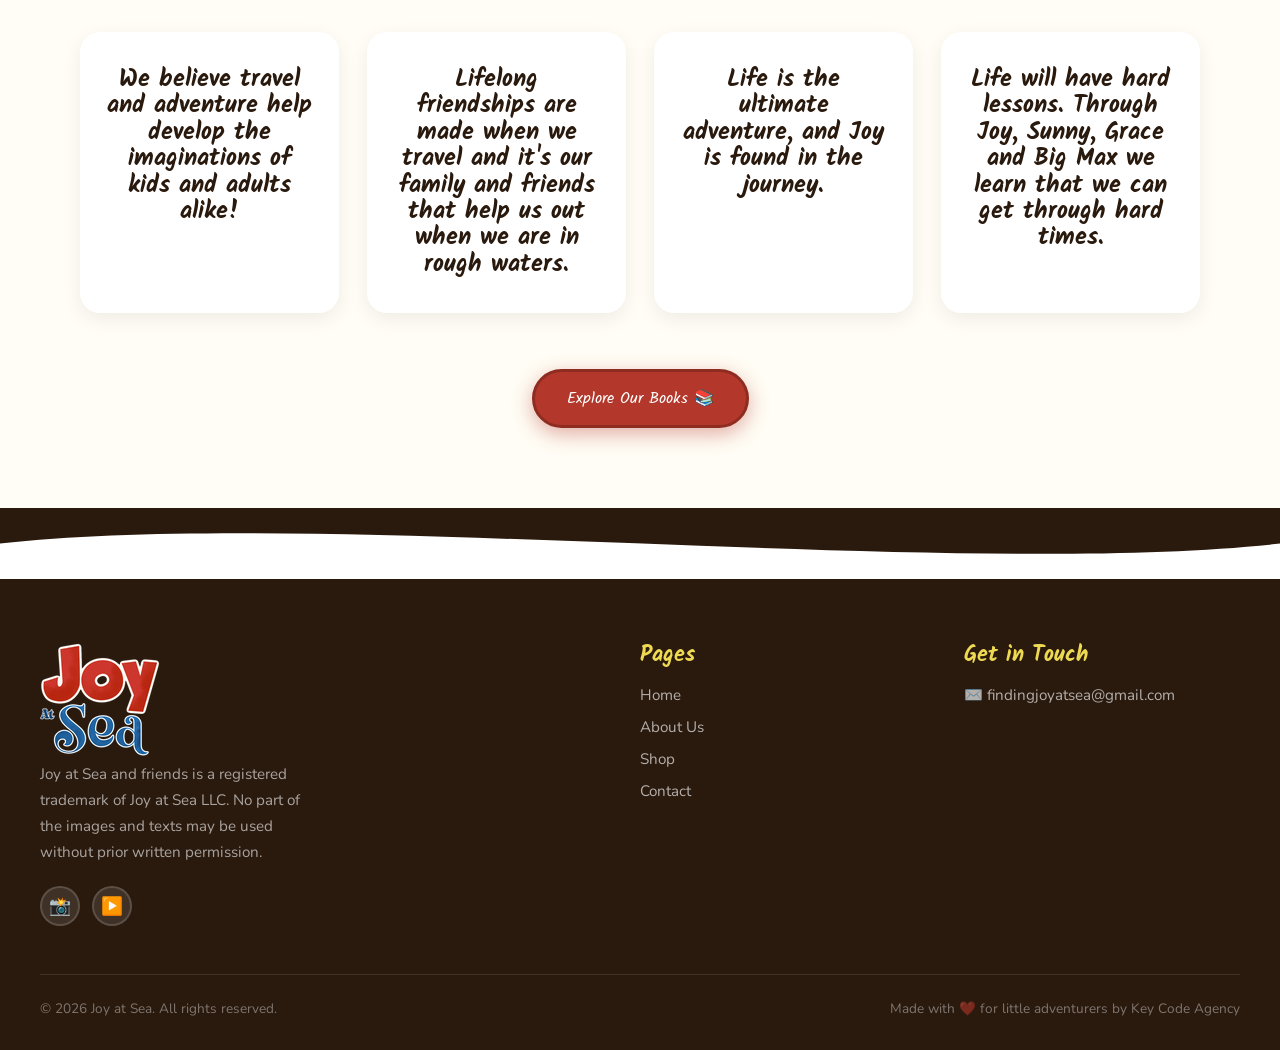
==== commit d0df10ca: "Hamburger nav fixed, new podcast iframes added" ====
--- a/about.html
+++ b/about.html
@@ -241,22 +241,20 @@
 		<!-- ===== NAVIGATION ===== -->
 		<nav id="navbar">
 			<a href="index.html" class="nav-logo">
-				<img
-					src="{css,js,images}/photos/joy-text-120w.png"
-					alt="JoyAtSea Logo"
-				/>
+				<img src="{css,js,images}/photos/joy-text-120w.png" alt="" />
 			</a>
 			<button class="hamburger" aria-label="Menu">
 				<span></span><span></span><span></span>
 			</button>
-			<ul class="nav-links">
-				<li><a href="index.html#about">About</a></li>
-				<li><a href="shop.html">Shop</a></li>
-				<li><a href="about.html" class="active">About Us</a></li>
-				<li><a href="index.html#contact">Contact</a></li>
-				<li><a href="shop.html" class="btn-nav">Order Now 🛒</a></li>
-			</ul>
 		</nav>
+
+		<ul class="nav-links">
+			<li><a href="#about" class="active">About</a></li>
+			<li><a href="shop.html">Shop</a></li>
+			<li><a href="about.html">About Us</a></li>
+			<li><a href="#contact">Contact</a></li>
+			<li><a href="shop.html" class="btn-nav">Order Now 🛒</a></li>
+		</ul>
 
 		<!-- ===== PAGE HEADER ===== -->
 		<header class="page-header">
--- a/css/style.css
+++ b/css/style.css
@@ -769,6 +769,26 @@
 	rotate: -1deg;
 }
 
+.video-wrapper {
+	position: relative;
+	width: 100%;
+	max-width: 800px;
+	aspect-ratio: 16 / 9;
+	margin: 0 auto;
+	border-radius: var(--radius-lg);
+	overflow: hidden;
+	box-shadow: var(--shadow-lg);
+	border: 4px solid var(--white);
+}
+
+.video-wrapper iframe {
+	position: absolute;
+	inset: 0;
+	width: 100%;
+	height: 100%;
+	border: none;
+}
+
 .product-img {
 	width: 100%;
 	aspect-ratio: 3/4;
@@ -885,7 +905,7 @@
 	align-items: center;
 	gap: 6px;
 	background: var(--blue);
-	color: var(--text-dark);
+	color: var(--cream);
 	font-family: "Nunito", sans-serif;
 	font-size: 1.2rem;
 	font-weight: 700;
@@ -1407,6 +1427,11 @@
 	.nav-links a {
 		font-size: 2rem;
 	}
+
+	.nav-logo img {
+		width: 4rem;
+	}
+
 	.hamburger {
 		display: flex;
 		z-index: 1001;
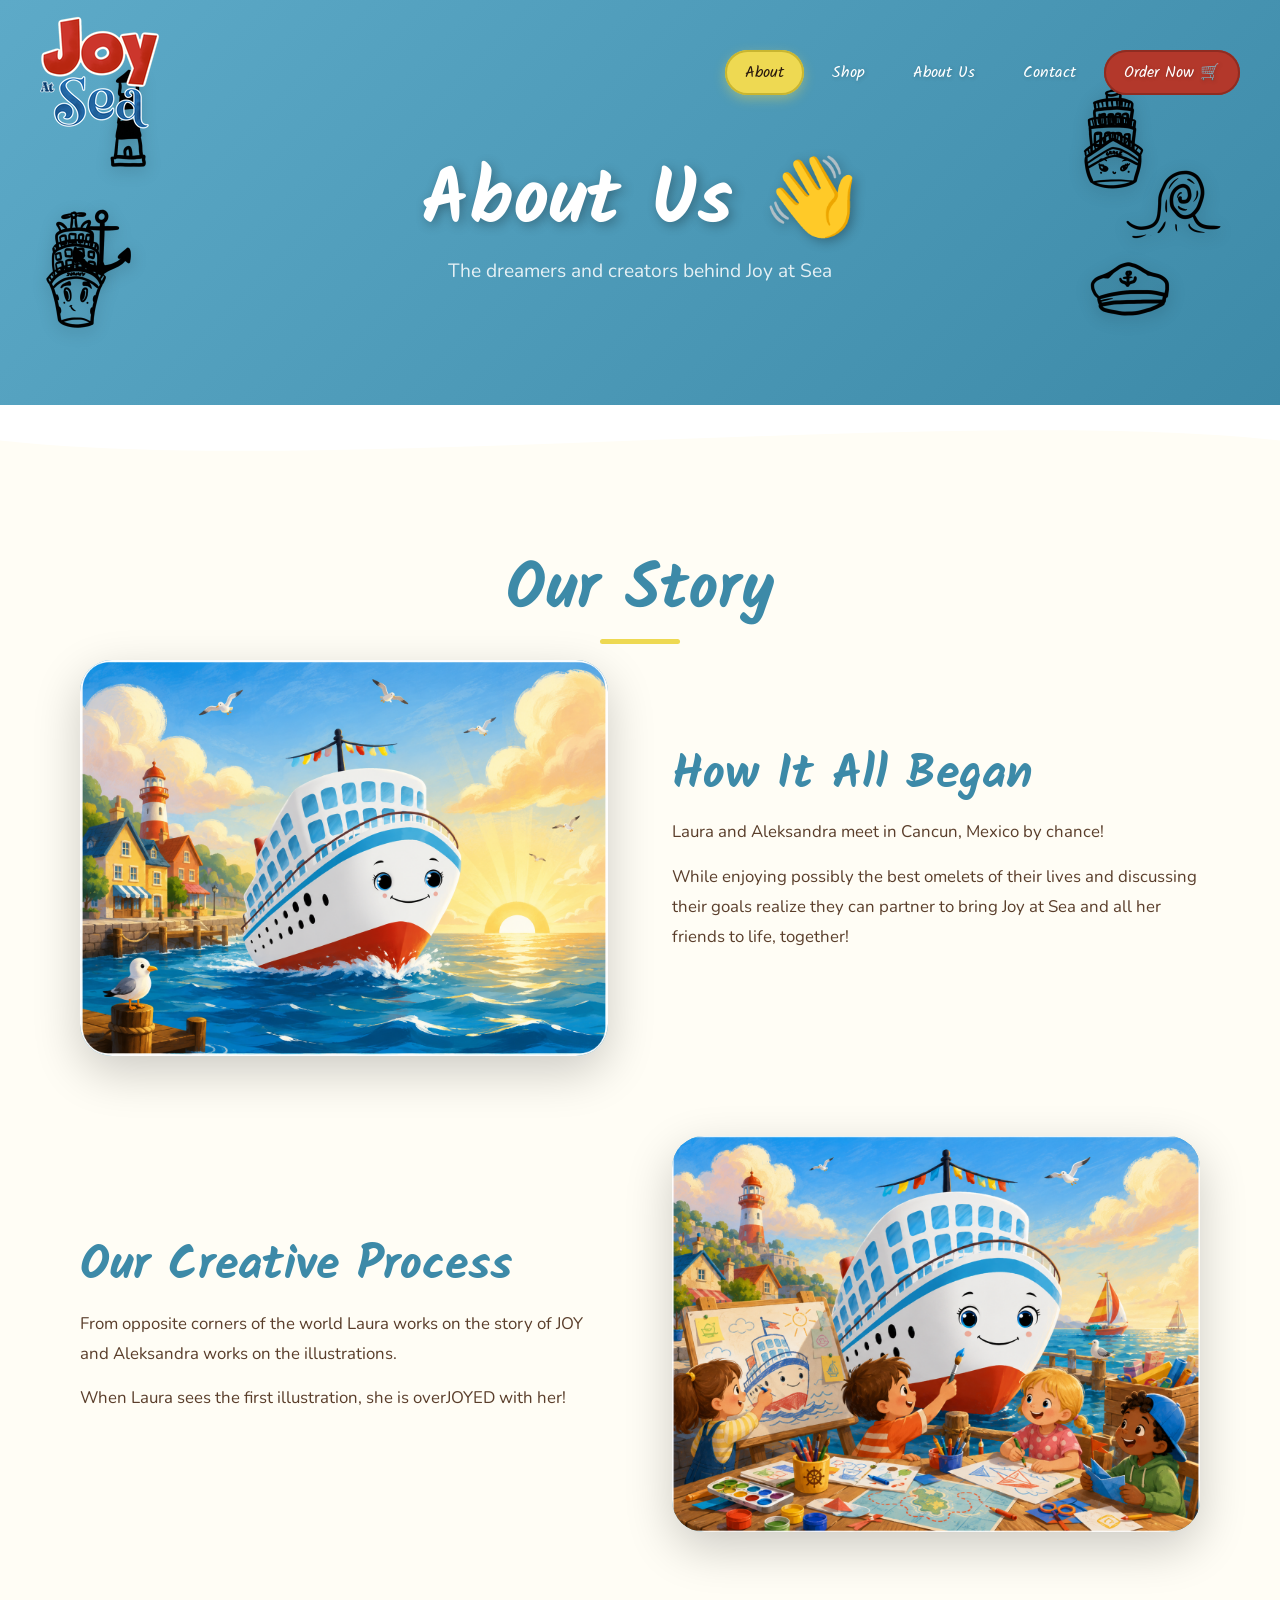
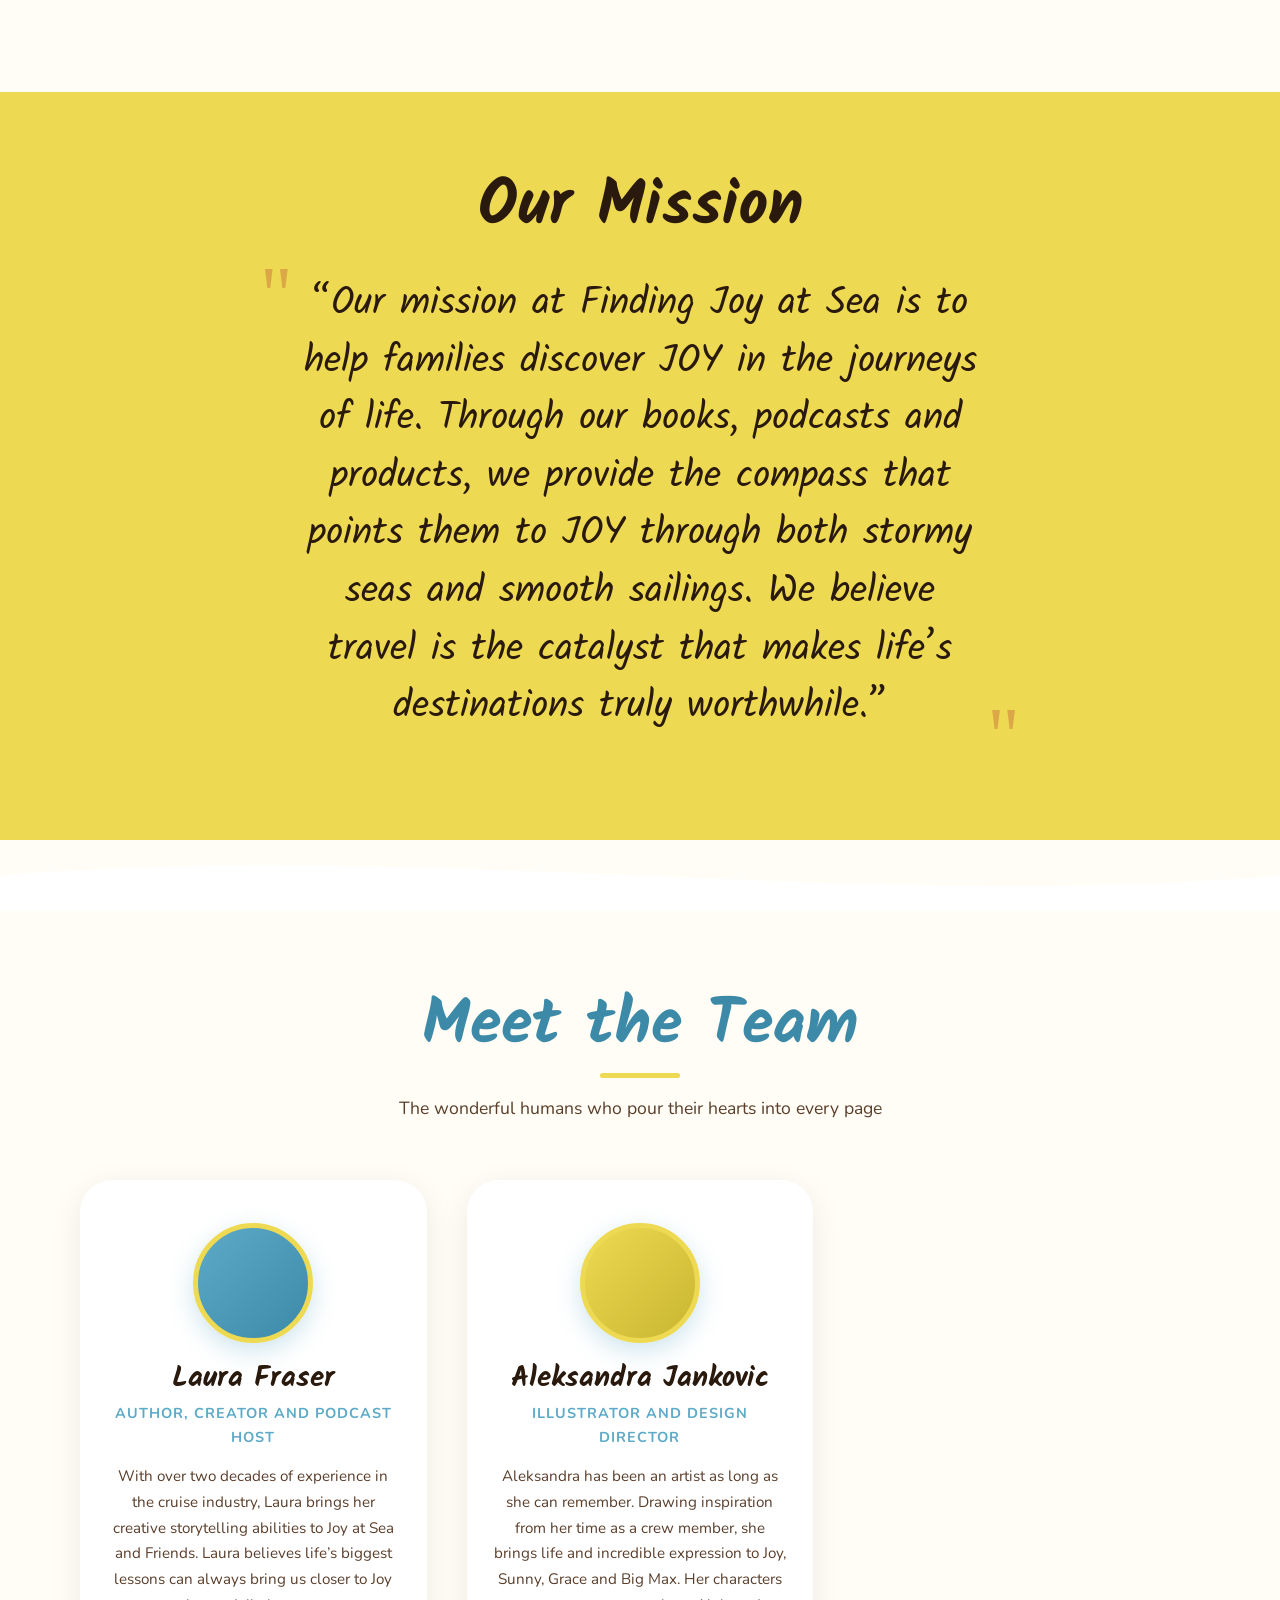
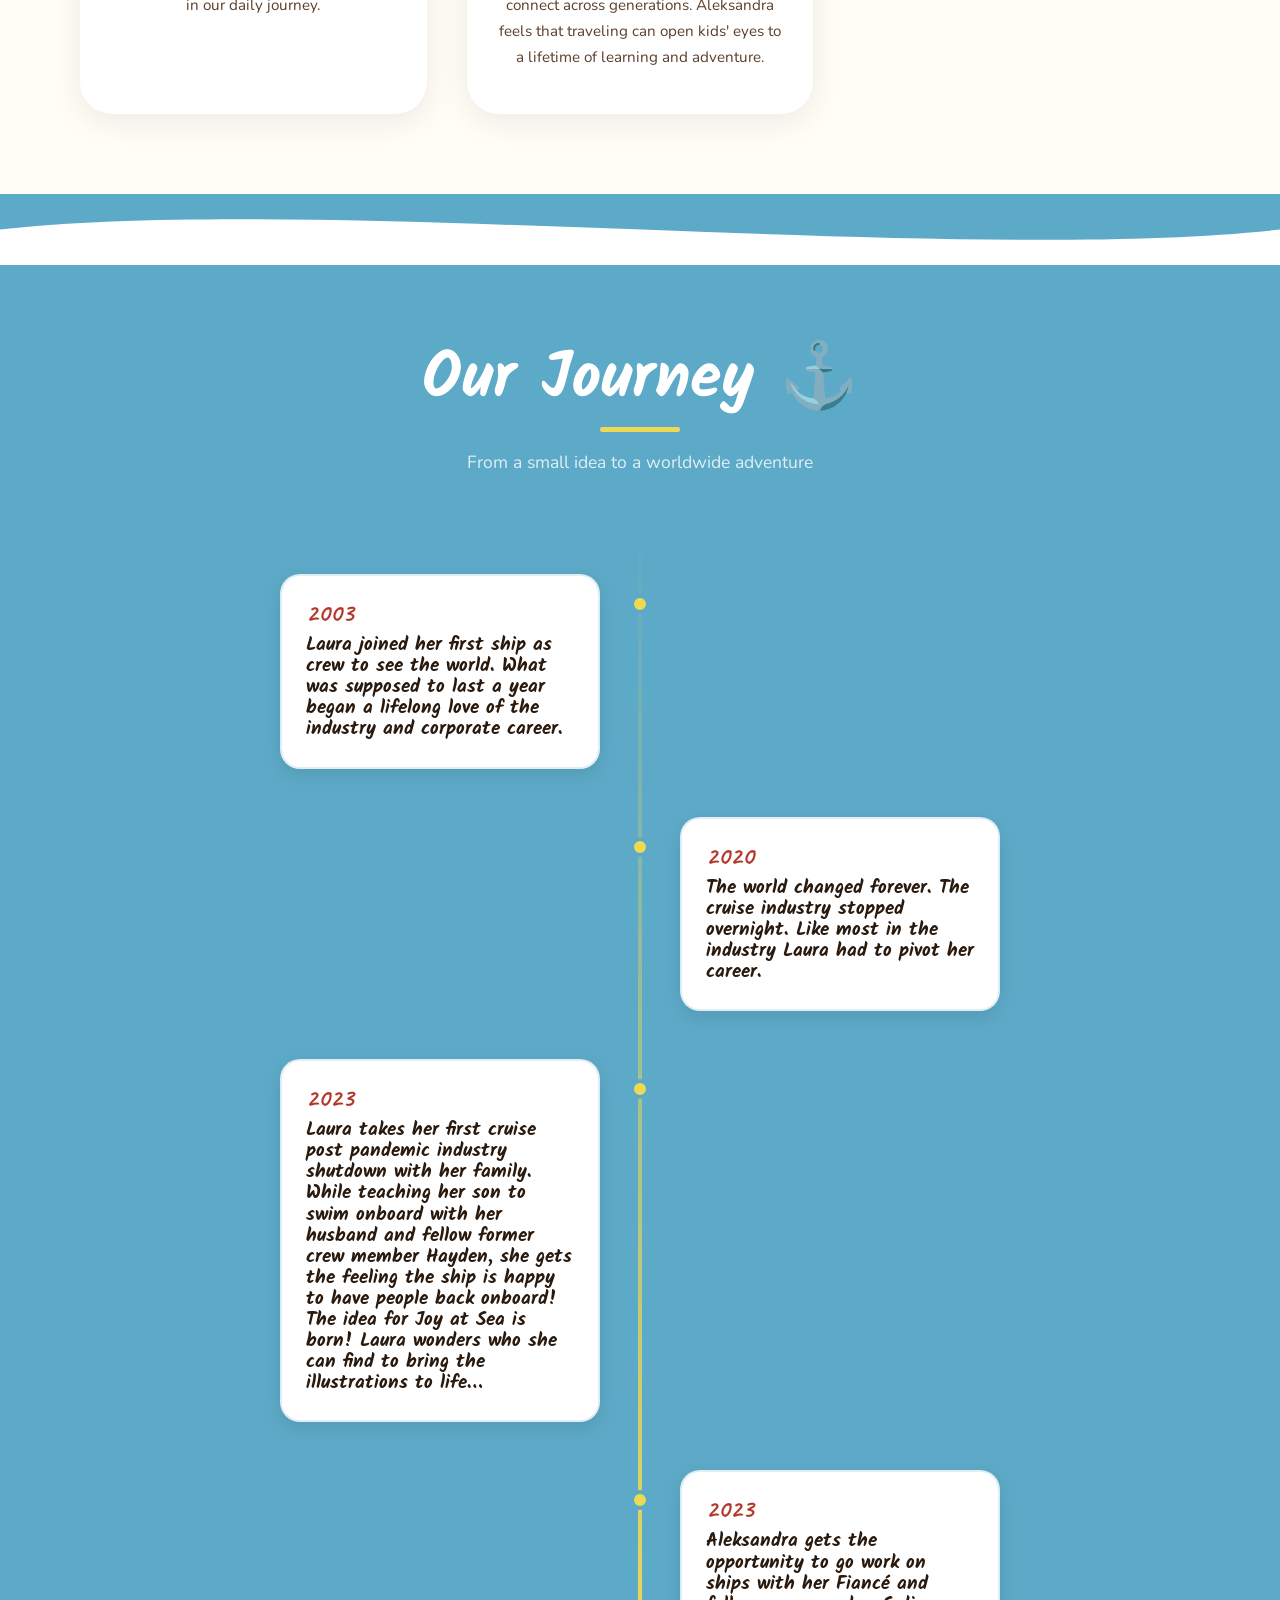
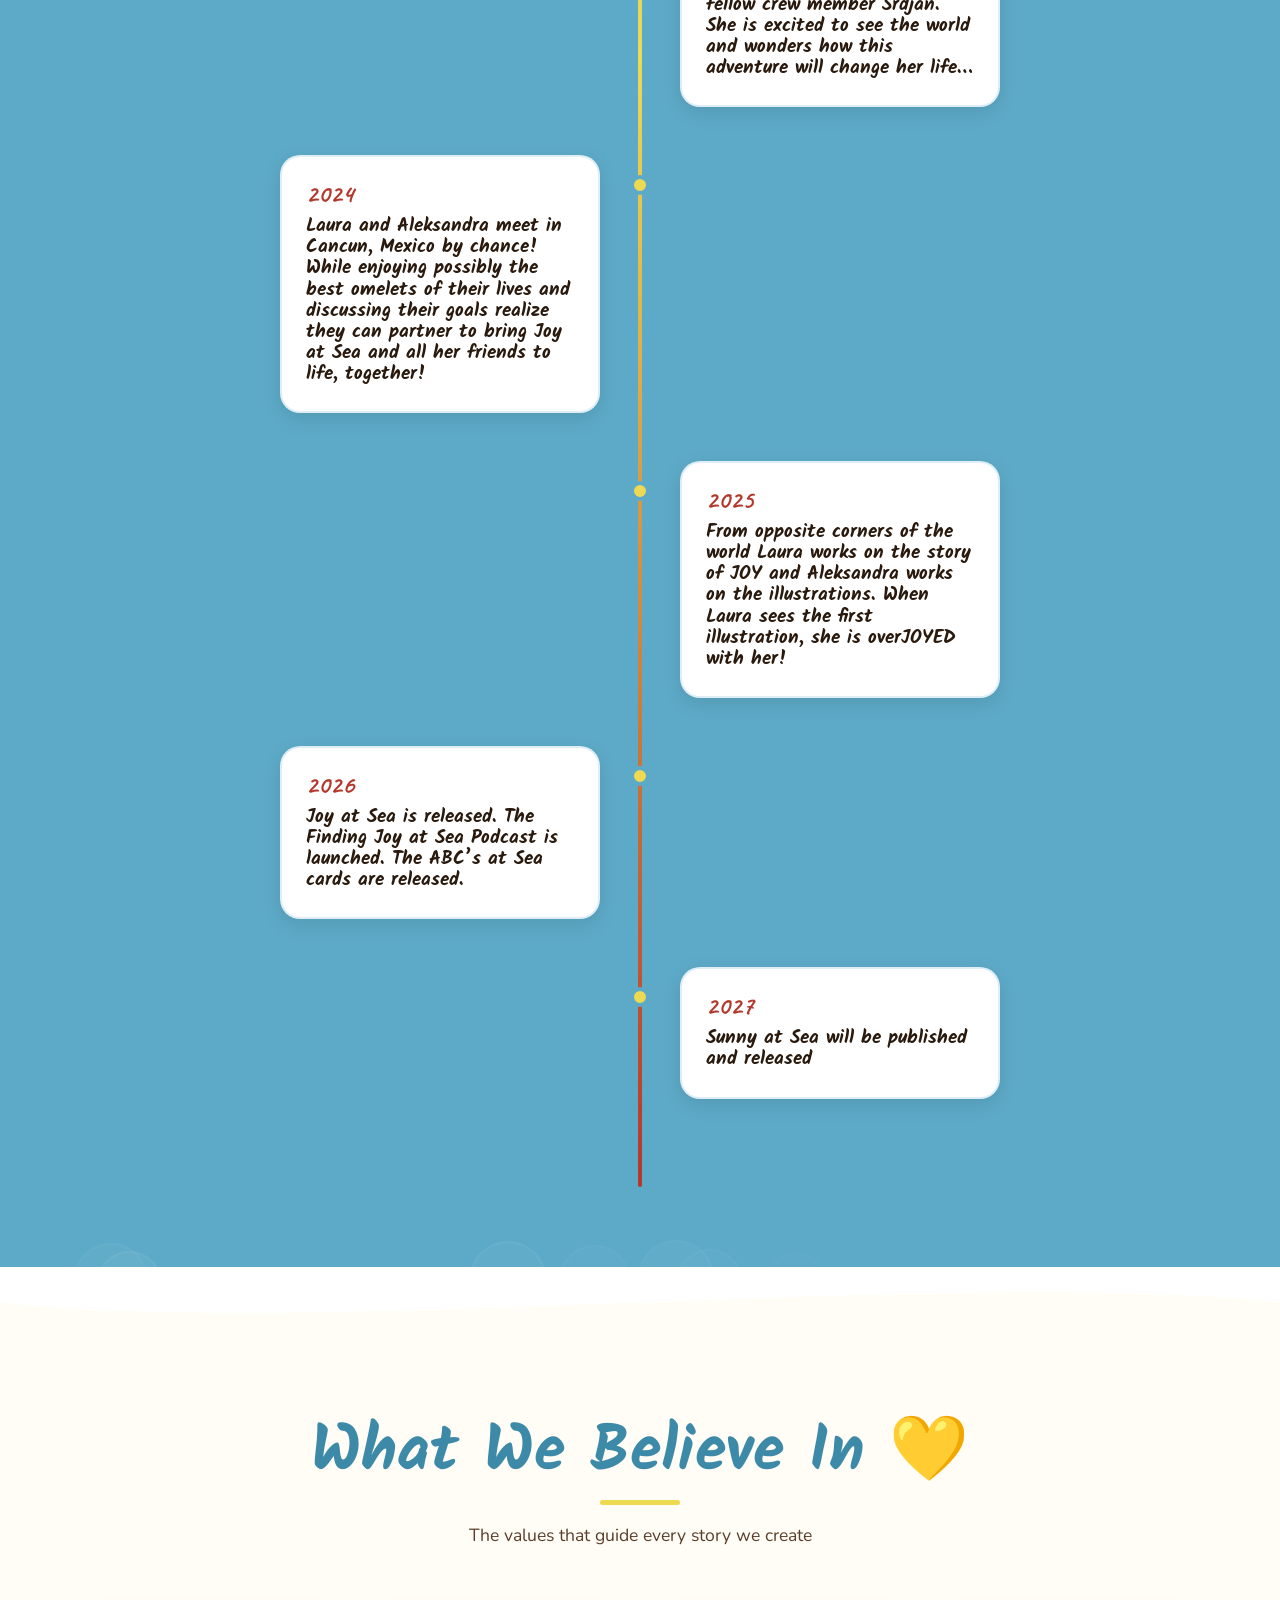
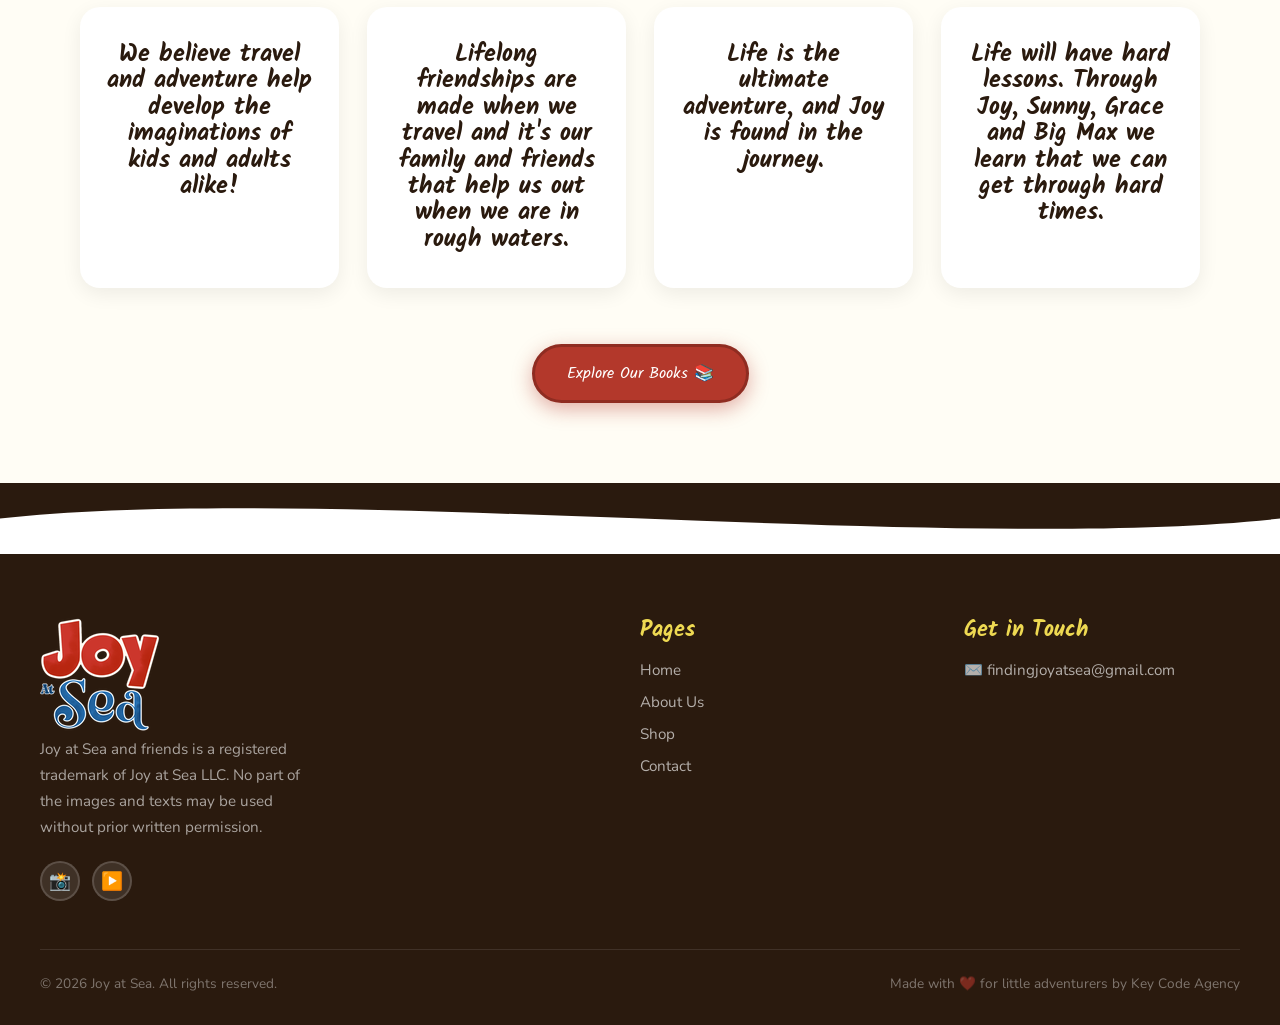
==== commit 1a4affb5: "Nav fixed" ====
--- a/about.html
+++ b/about.html
@@ -246,15 +246,14 @@
 			<button class="hamburger" aria-label="Menu">
 				<span></span><span></span><span></span>
 			</button>
+			<ul class="nav-links">
+				<li><a href="#about" class="active">About</a></li>
+				<li><a href="shop.html">Shop</a></li>
+				<li><a href="about.html">About Us</a></li>
+				<li><a href="#contact">Contact</a></li>
+				<li><a href="shop.html" class="btn-nav">Order Now 🛒</a></li>
+			</ul>
 		</nav>
-
-		<ul class="nav-links">
-			<li><a href="#about" class="active">About</a></li>
-			<li><a href="shop.html">Shop</a></li>
-			<li><a href="about.html">About Us</a></li>
-			<li><a href="#contact">Contact</a></li>
-			<li><a href="shop.html" class="btn-nav">Order Now 🛒</a></li>
-		</ul>
 
 		<!-- ===== PAGE HEADER ===== -->
 		<header class="page-header">
--- a/css/style.css
+++ b/css/style.css
@@ -83,14 +83,21 @@
 	display: flex;
 	align-items: center;
 	justify-content: space-between;
-	transition: all 0.4s ease;
+	transition: padding 0.4s ease;
 }
 
 nav.scrolled {
+	padding: 12px 40px;
+}
+
+nav.scrolled::before {
+	content: "";
+	position: absolute;
+	inset: 0;
 	background: rgba(93, 170, 200, 0.95);
 	backdrop-filter: blur(12px);
 	box-shadow: 0 4px 20px rgba(0, 0, 0, 0.15);
-	padding: 12px 40px;
+	z-index: -1;
 }
 
 .nav-logo {
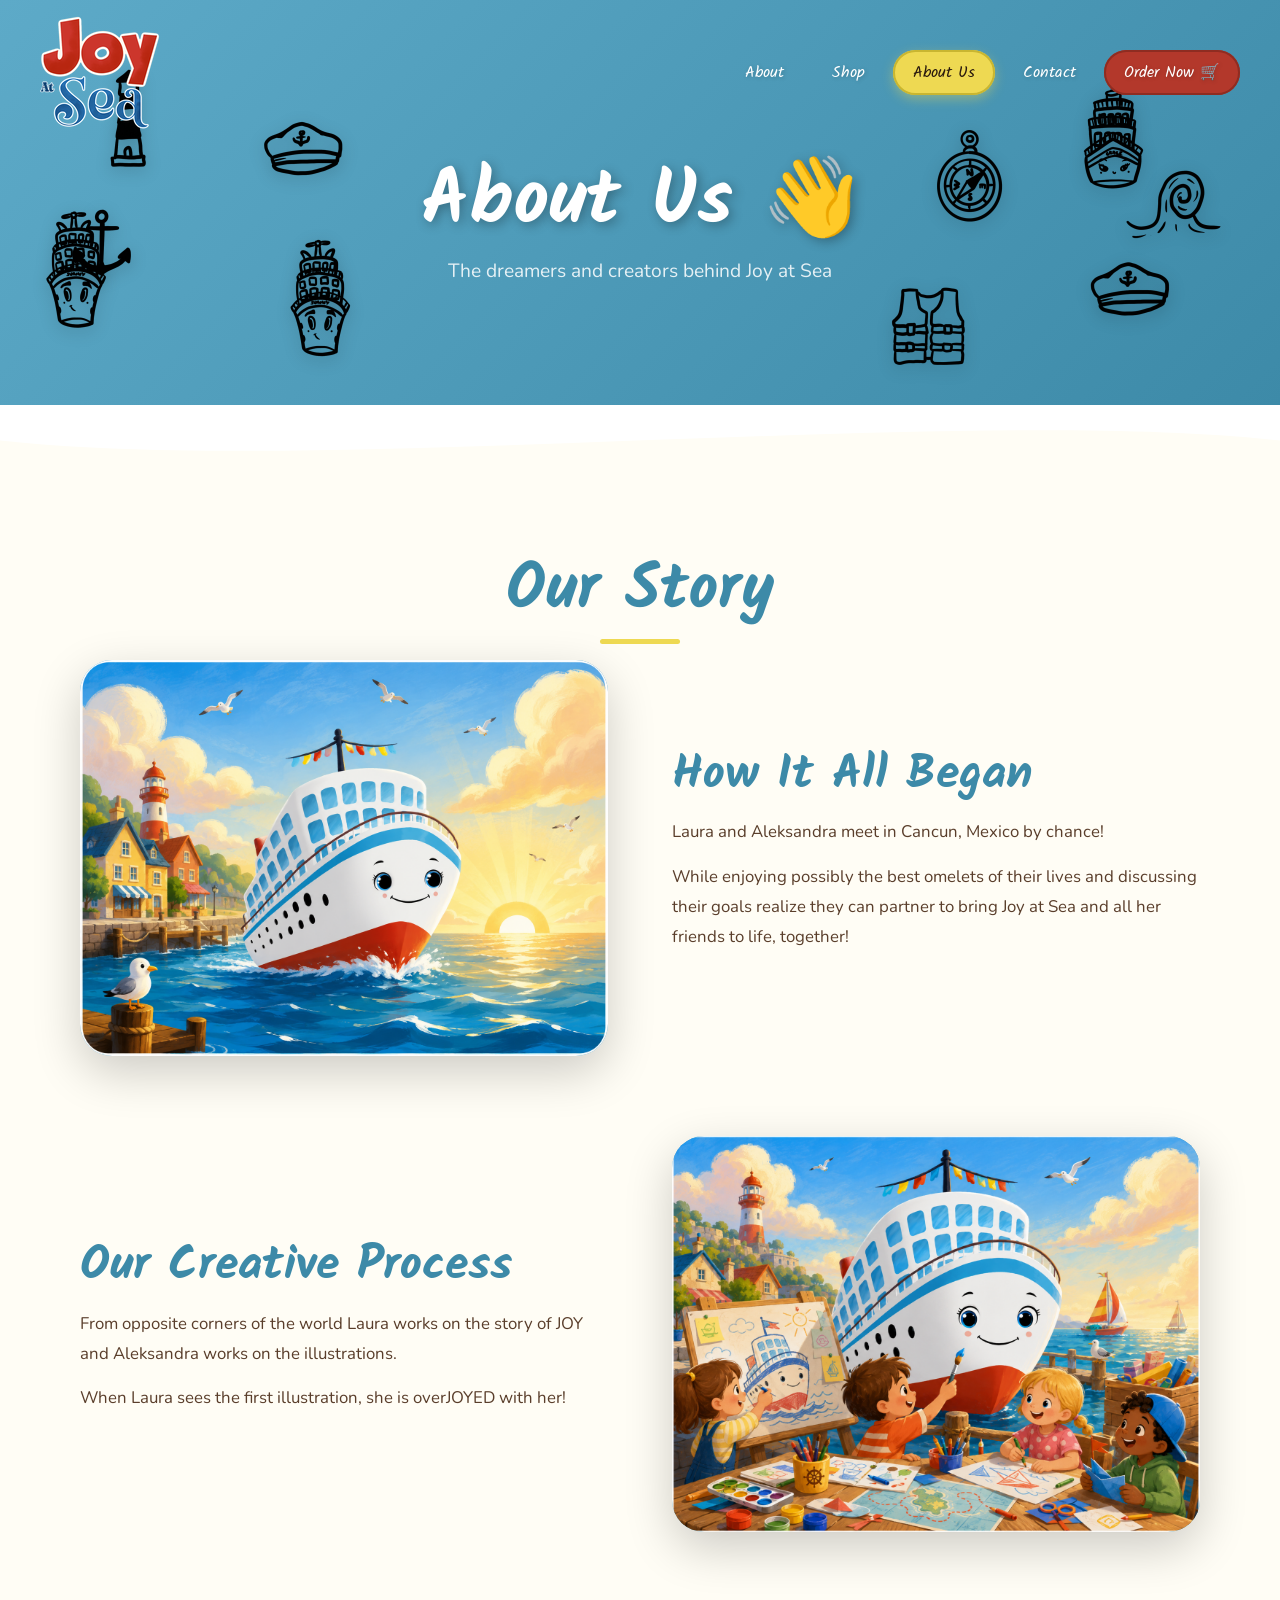
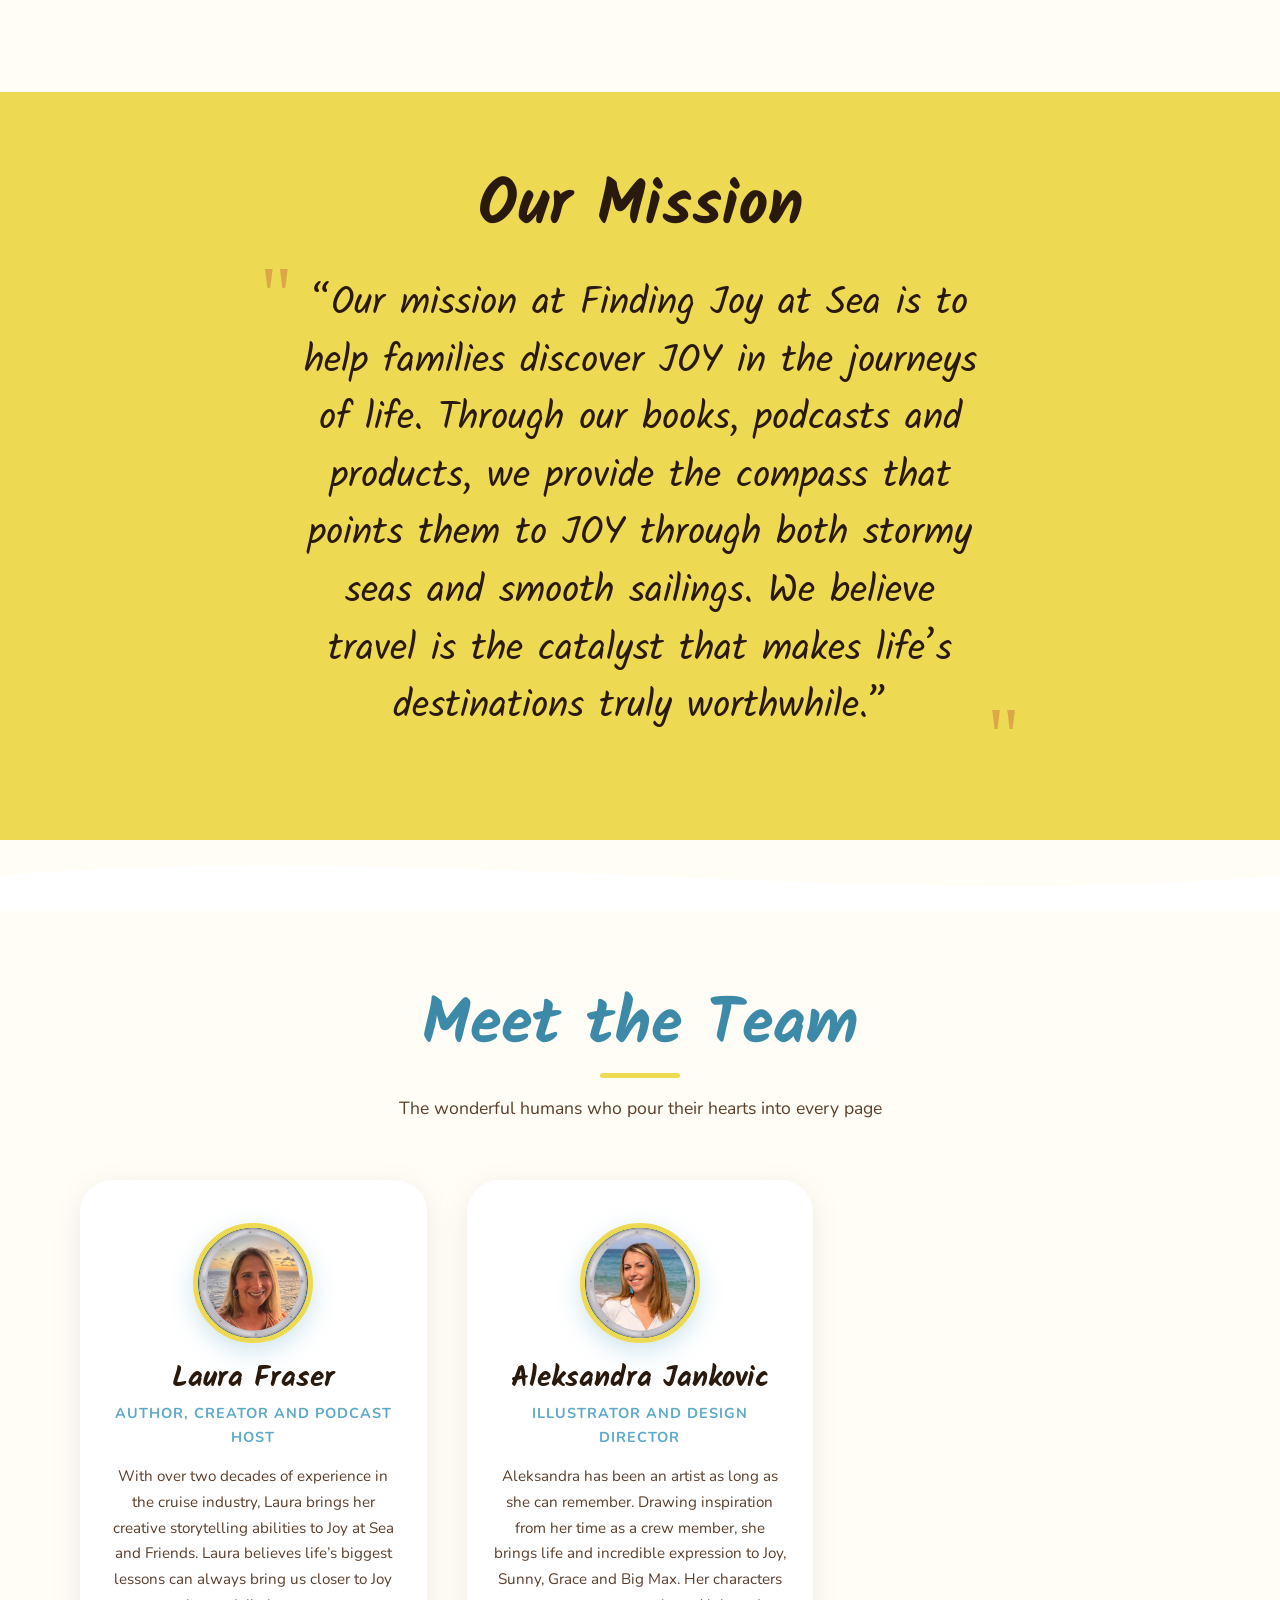
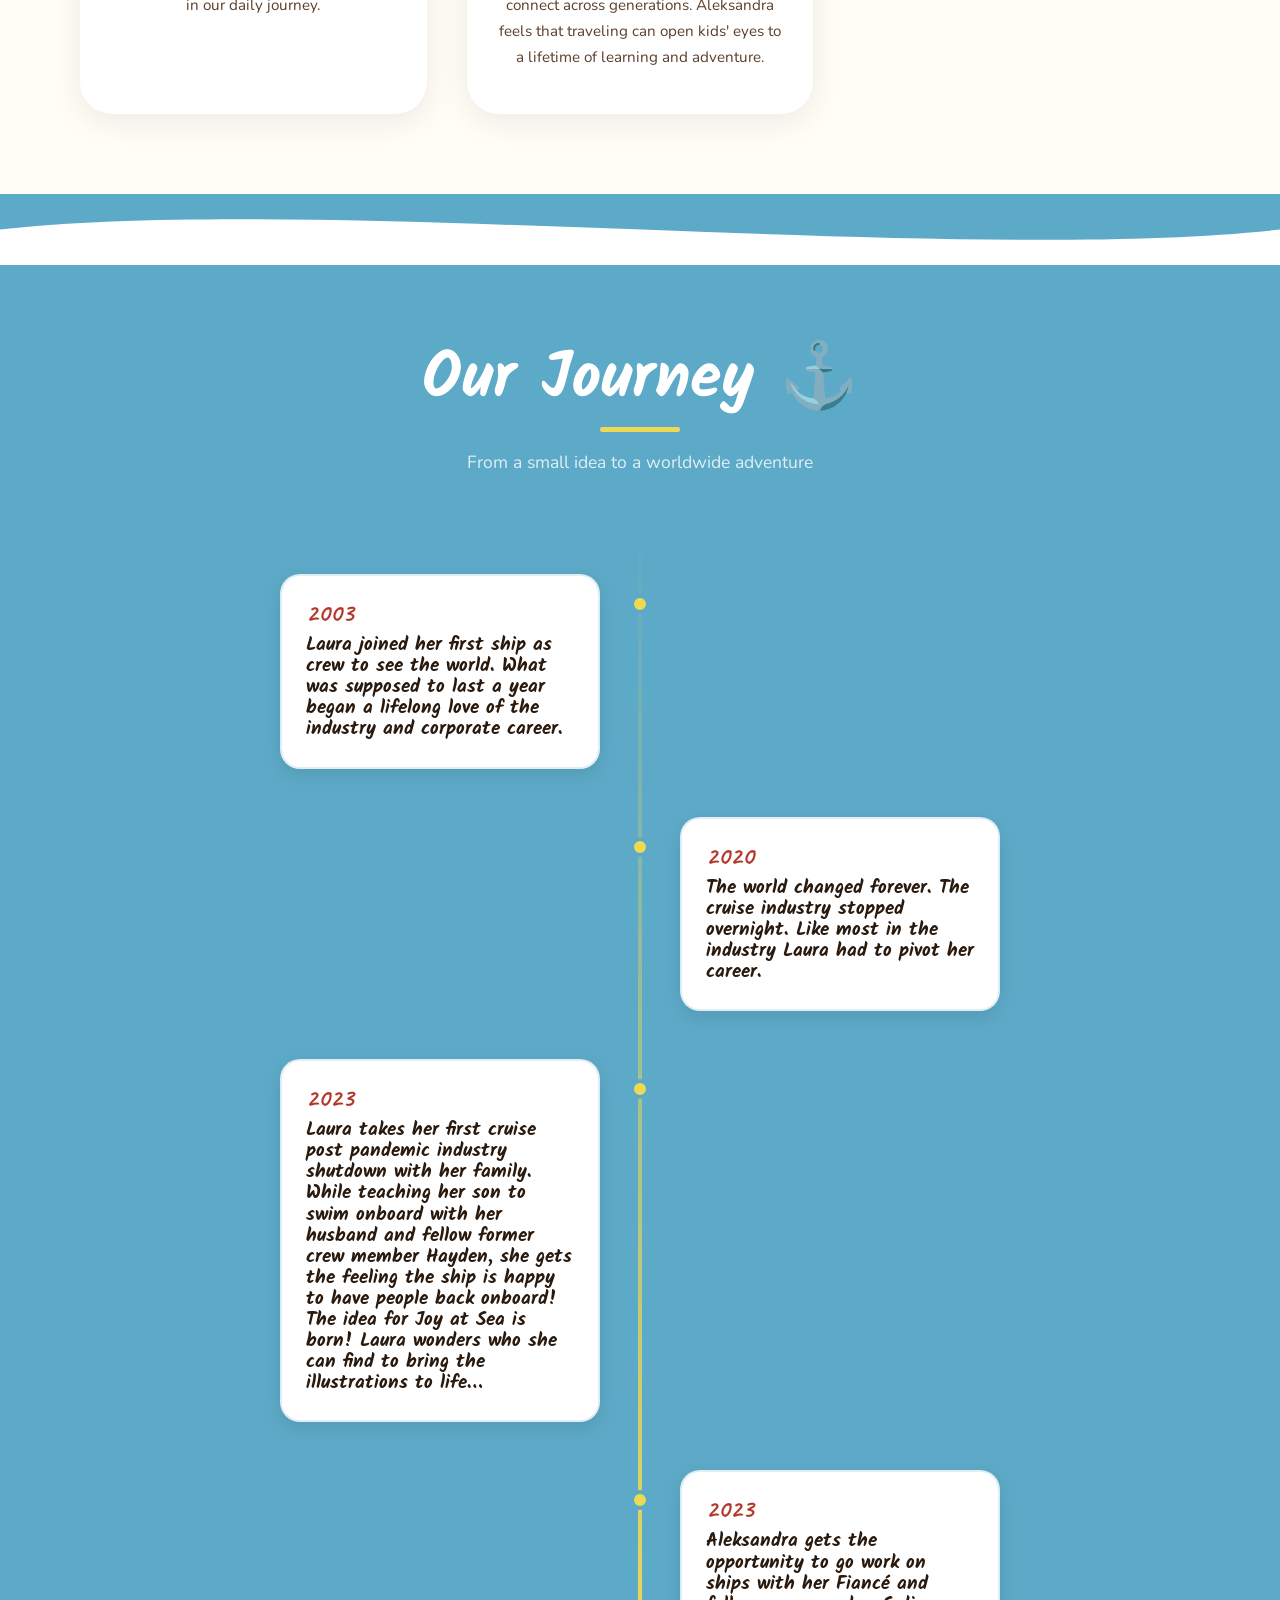
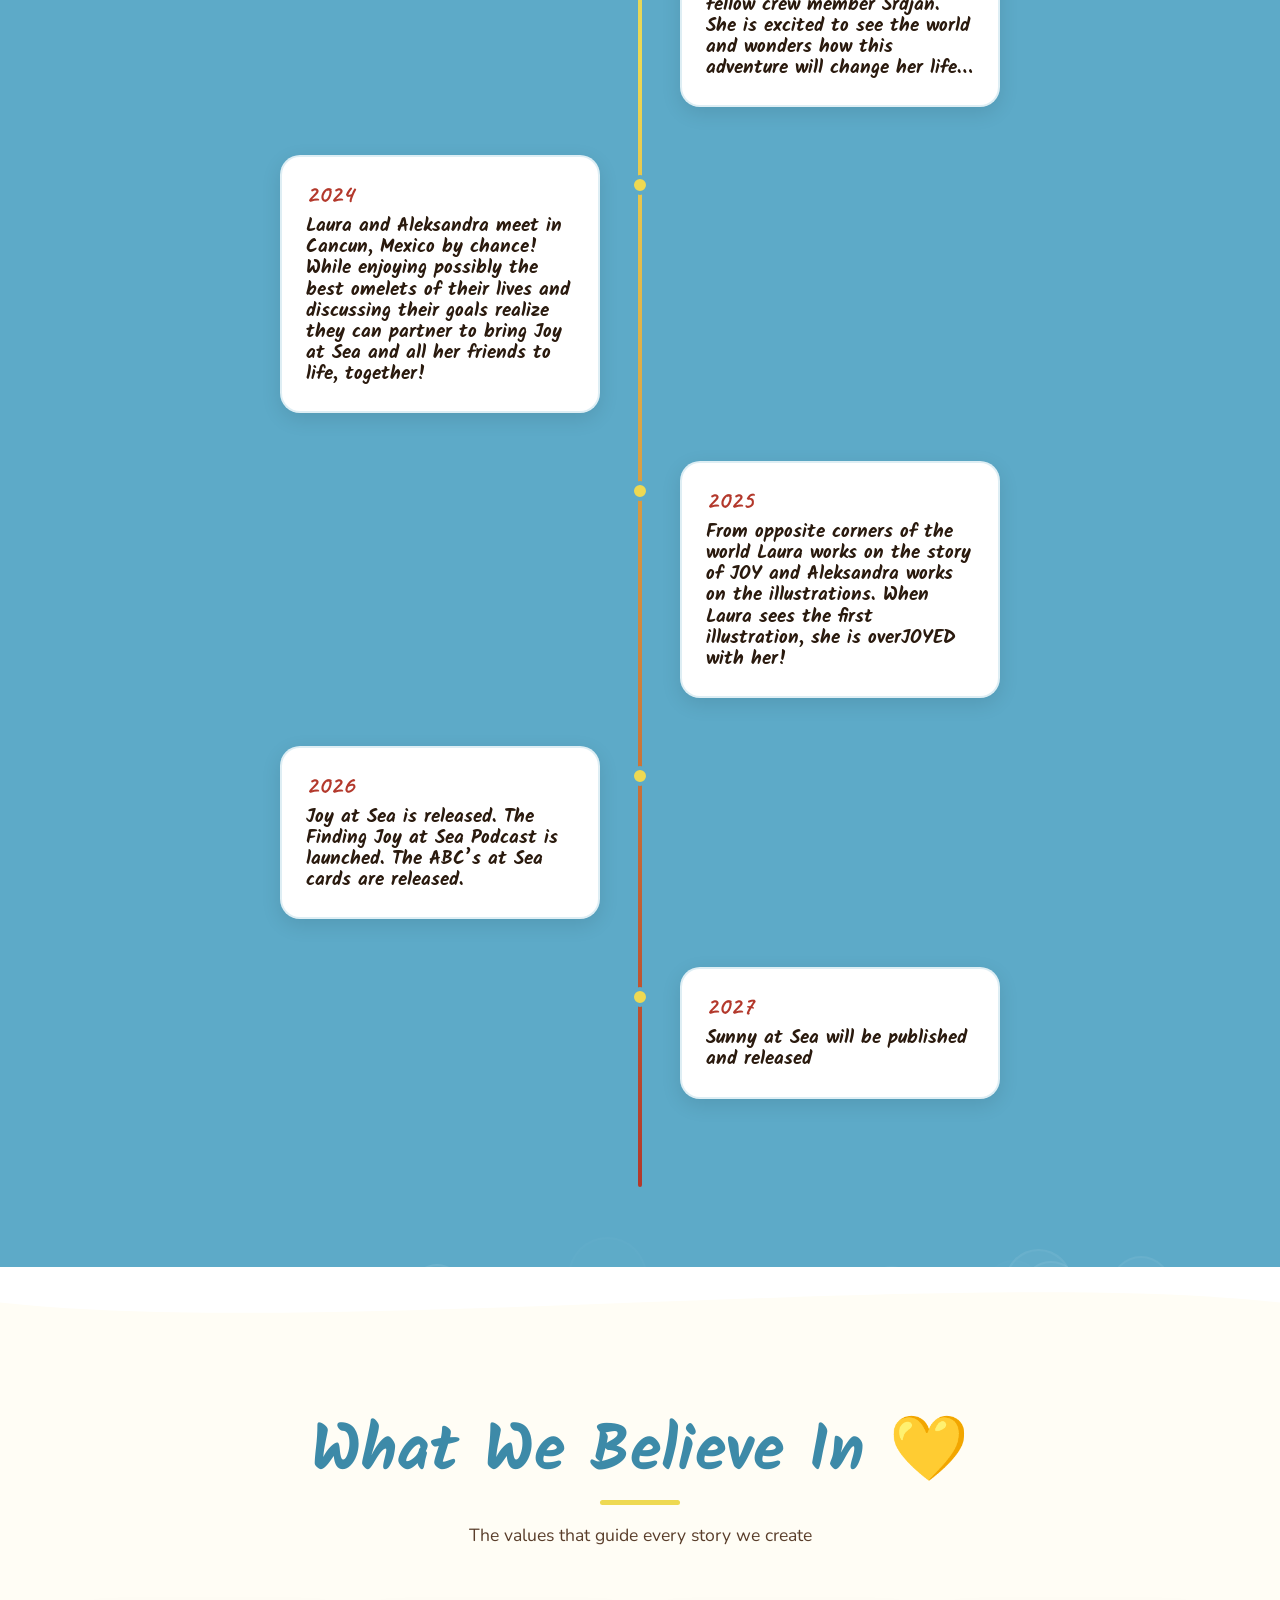
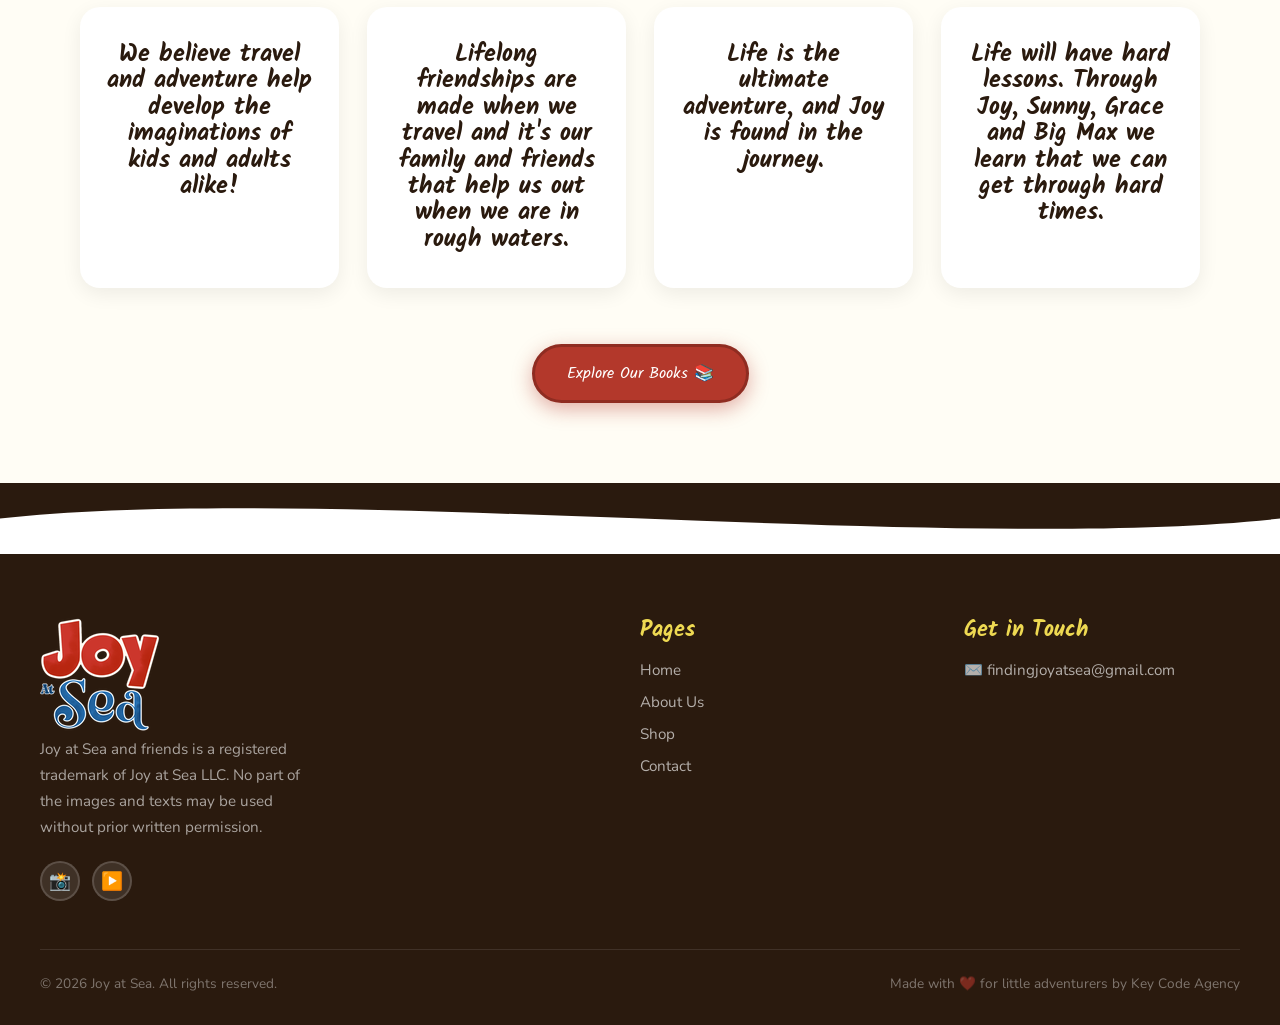
==== commit e1b248d3: "More hero stickers, nav fix, new covers, team photos, clean URLs - Add extra floating stickers to he" ====
--- a/about.html
+++ b/about.html
@@ -240,18 +240,18 @@
 	<body>
 		<!-- ===== NAVIGATION ===== -->
 		<nav id="navbar">
-			<a href="index.html" class="nav-logo">
+			<a href="./" class="nav-logo">
 				<img src="{css,js,images}/photos/joy-text-120w.png" alt="" />
 			</a>
 			<button class="hamburger" aria-label="Menu">
 				<span></span><span></span><span></span>
 			</button>
 			<ul class="nav-links">
-				<li><a href="#about" class="active">About</a></li>
-				<li><a href="shop.html">Shop</a></li>
-				<li><a href="about.html">About Us</a></li>
+				<li><a href="./#about">About</a></li>
+				<li><a href="shop">Shop</a></li>
+				<li><a href="about" class="active">About Us</a></li>
 				<li><a href="#contact">Contact</a></li>
-				<li><a href="shop.html" class="btn-nav">Order Now 🛒</a></li>
+				<li><a href="shop" class="btn-nav">Order Now 🛒</a></li>
 			</ul>
 		</nav>
 
@@ -289,6 +289,26 @@
 				<img
 					class="float-el"
 					src="{css,js,images}/photos/stiker_20.png"
+					alt=""
+				/>
+				<img
+					class="float-el"
+					src="{css,js,images}/photos/stiker_19.png"
+					alt=""
+				/>
+				<img
+					class="float-el"
+					src="{css,js,images}/photos/stiker_26.png"
+					alt=""
+				/>
+				<img
+					class="float-el"
+					src="{css,js,images}/photos/stiker_28.png"
+					alt=""
+				/>
+				<img
+					class="float-el"
+					src="{css,js,images}/photos/stiker_30.png"
 					alt=""
 				/>
 			</div>
@@ -388,7 +408,12 @@
 
 				<div class="team-grid">
 					<div class="team-card reveal">
-						<div class="team-avatar"></div>
+						<div class="team-avatar">
+							<img
+								src="{css,js,images}/photos/laura_photo.png"
+								alt="Laura Fraser"
+							/>
+						</div>
 						<h3>Laura Fraser</h3>
 						<p class="role">Author, Creator and Podcast Host</p>
 						<p>
@@ -400,16 +425,12 @@
 					</div>
 
 					<div class="team-card reveal">
-						<div
-							class="team-avatar"
-							style="
-								background: linear-gradient(
-									135deg,
-									var(--yellow),
-									var(--yellow-dark)
-								);
-							"
-						></div>
+						<div class="team-avatar">
+							<img
+								src="{css,js,images}/photos/aleksandra_photo.png"
+								alt="Aleksandra Jankovic"
+							/>
+						</div>
 						<h3>Aleksandra Jankovic</h3>
 						<p class="role">Illustrator and Design Director</p>
 						<p>
@@ -602,7 +623,7 @@
 				</div>
 
 				<div style="text-align: center; margin-top: 56px" class="reveal">
-					<a href="shop.html" class="btn btn-primary">Explore Our Books 📚</a>
+					<a href="shop" class="btn btn-primary">Explore Our Books 📚</a>
 				</div>
 			</div>
 		</section>
@@ -641,10 +662,10 @@
 					<div class="footer-col reveal">
 						<h4>Pages</h4>
 						<ul>
-							<li><a href="index.html">Home</a></li>
-							<li><a href="about.html">About Us</a></li>
-							<li><a href="shop.html">Shop</a></li>
-							<li><a href="index.html#contact">Contact</a></li>
+							<li><a href="./">Home</a></li>
+							<li><a href="about">About Us</a></li>
+							<li><a href="shop">Shop</a></li>
+							<li><a href="./#contact">Contact</a></li>
 						</ul>
 					</div>
 
--- a/css/style.css
+++ b/css/style.css
@@ -319,6 +319,30 @@
 	animation-delay: 2.5s;
 	font-size: 2rem;
 }
+.float-el:nth-child(7) {
+	top: 28%;
+	left: 20%;
+	animation-delay: 3s;
+	animation-duration: 7s;
+}
+.float-el:nth-child(8) {
+	top: 30%;
+	right: 21%;
+	animation-delay: 0.8s;
+	animation-duration: 7.5s;
+}
+.float-el:nth-child(9) {
+	bottom: 10%;
+	left: 22%;
+	animation-delay: 1.8s;
+	animation-duration: 6.5s;
+}
+.float-el:nth-child(10) {
+	bottom: 8%;
+	right: 24%;
+	animation-delay: 3.5s;
+	animation-duration: 8s;
+}
 
 @keyframes floatAround {
 	0%,
@@ -1068,6 +1092,15 @@
 	transition: transform 0.4s ease;
 }
 
+.team-avatar img {
+	width: 100%;
+	height: 100%;
+	object-fit: cover;
+	display: block;
+	/* source photos have white padding around the porthole – zoom so it fills the circle */
+	transform: scale(1.6);
+}
+
 .team-card:hover .team-avatar {
 	transform: scale(1.1) rotate(5deg);
 }
@@ -1403,6 +1436,14 @@
 	}
 	.footer-brand {
 		grid-column: 1 / -1;
+	}
+
+	/* tighter nav so all links fit on tablets */
+	.nav-links {
+		gap: 4px;
+	}
+	.nav-links a {
+		padding: 6px 12px;
 	}
 }
 
@@ -1476,6 +1517,11 @@
 	.page-header {
 		padding: 100px 24px 60px;
 	}
+
+	/* keep mobile hero light: show only the first 6 stickers */
+	.float-el:nth-child(n + 7) {
+		display: none;
+	}
 }
 
 @media (max-width: 480px) {
